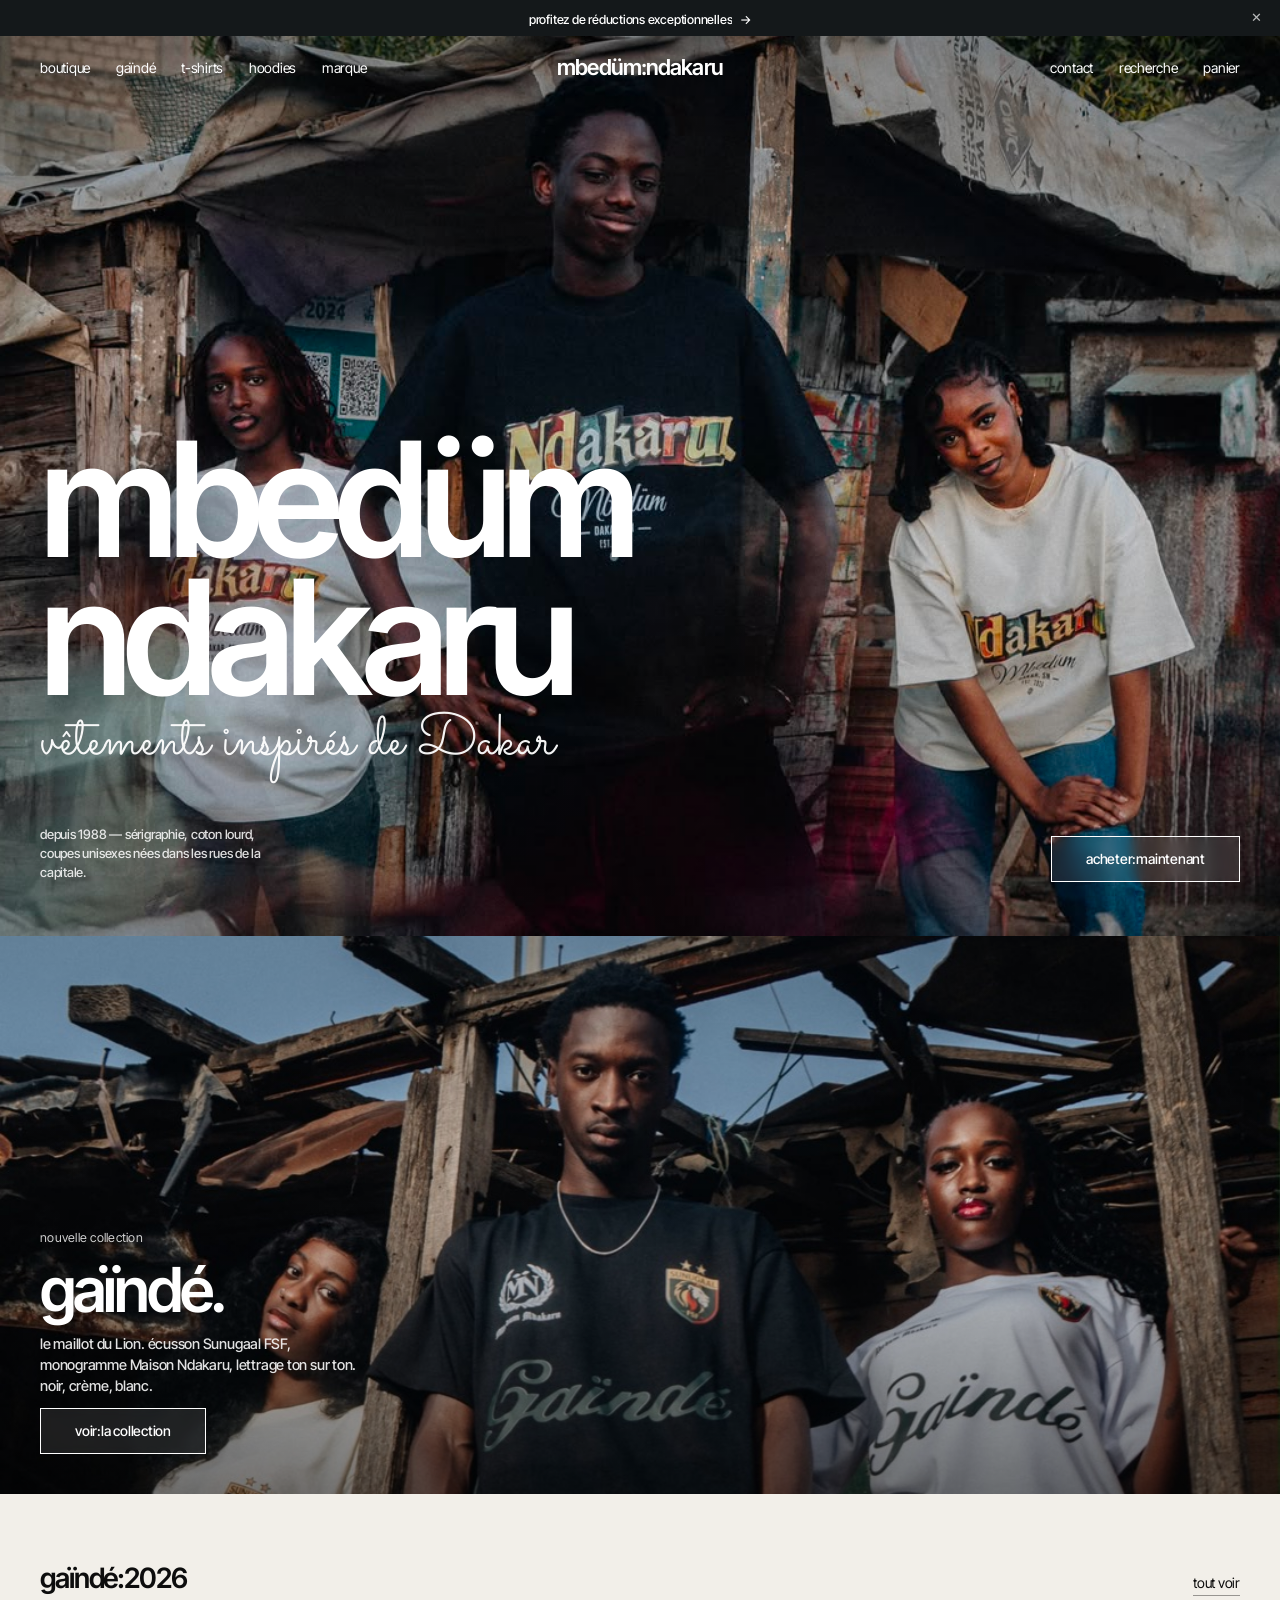
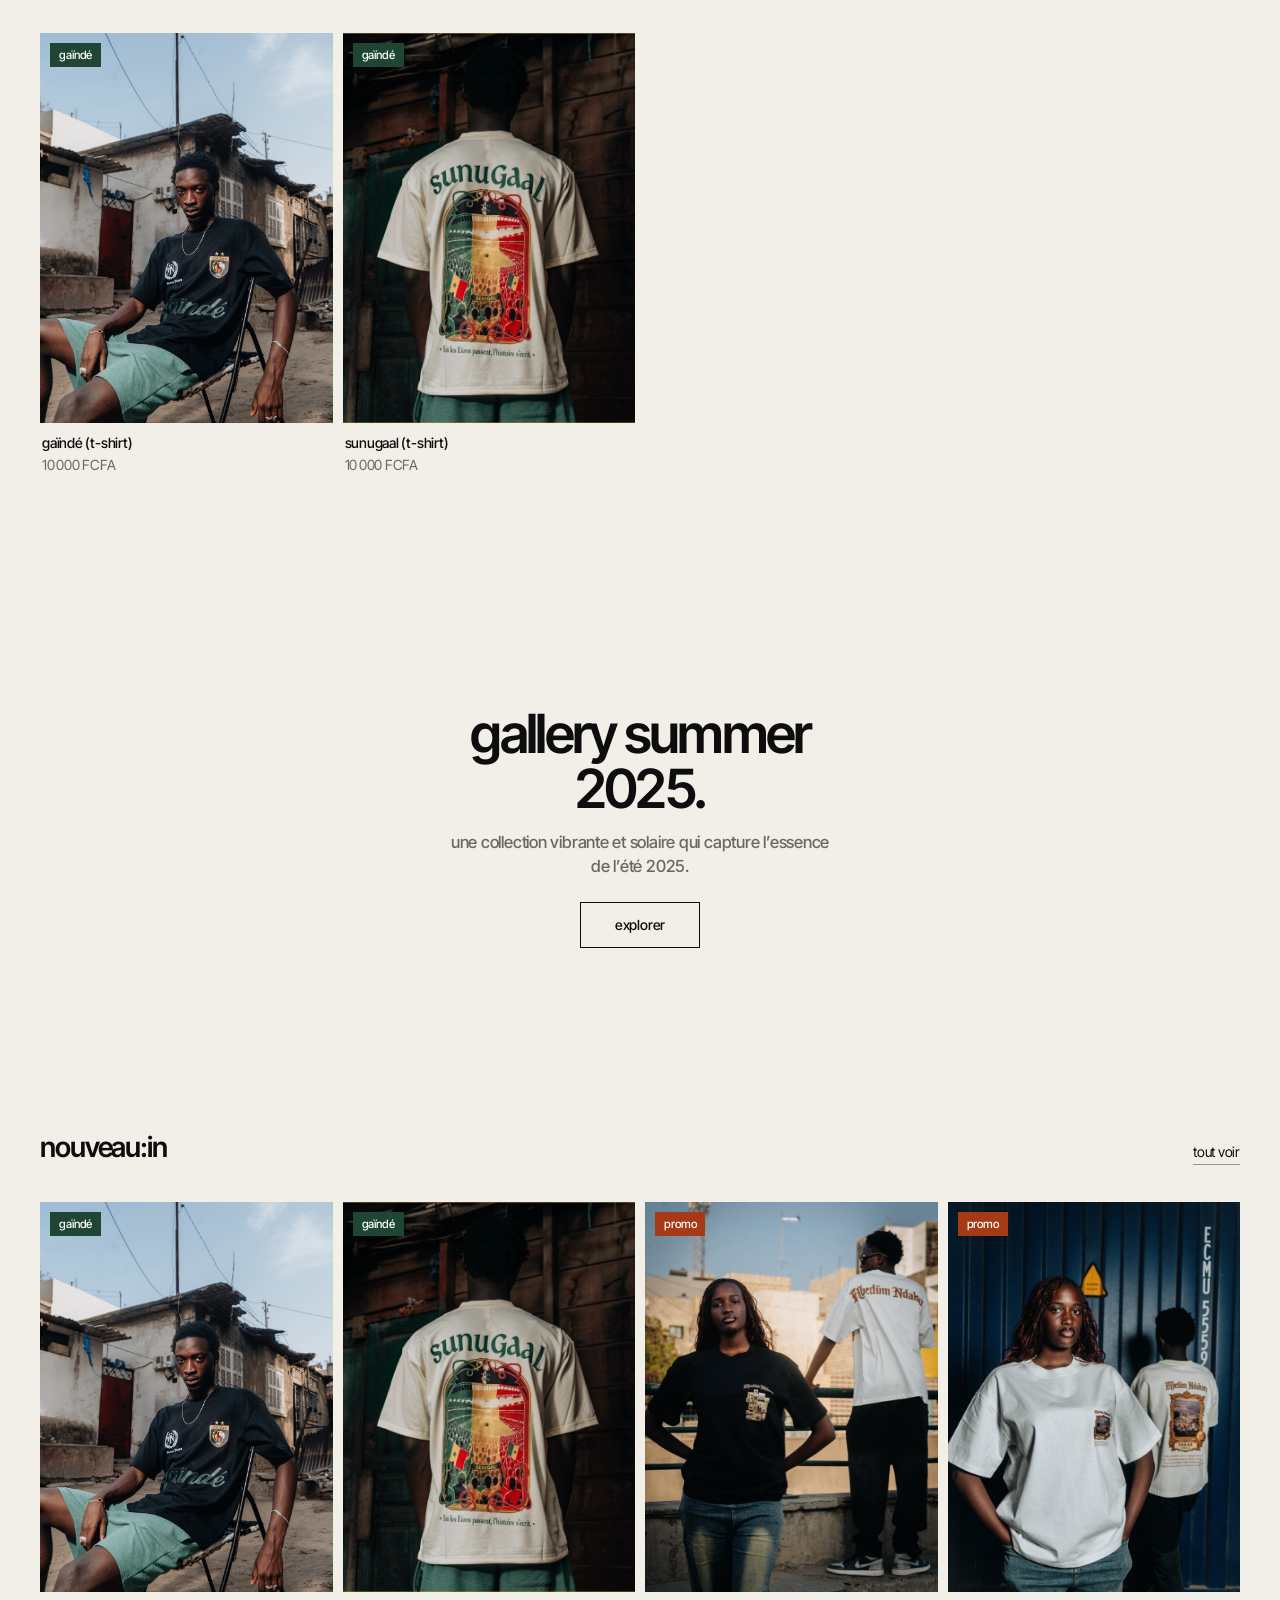
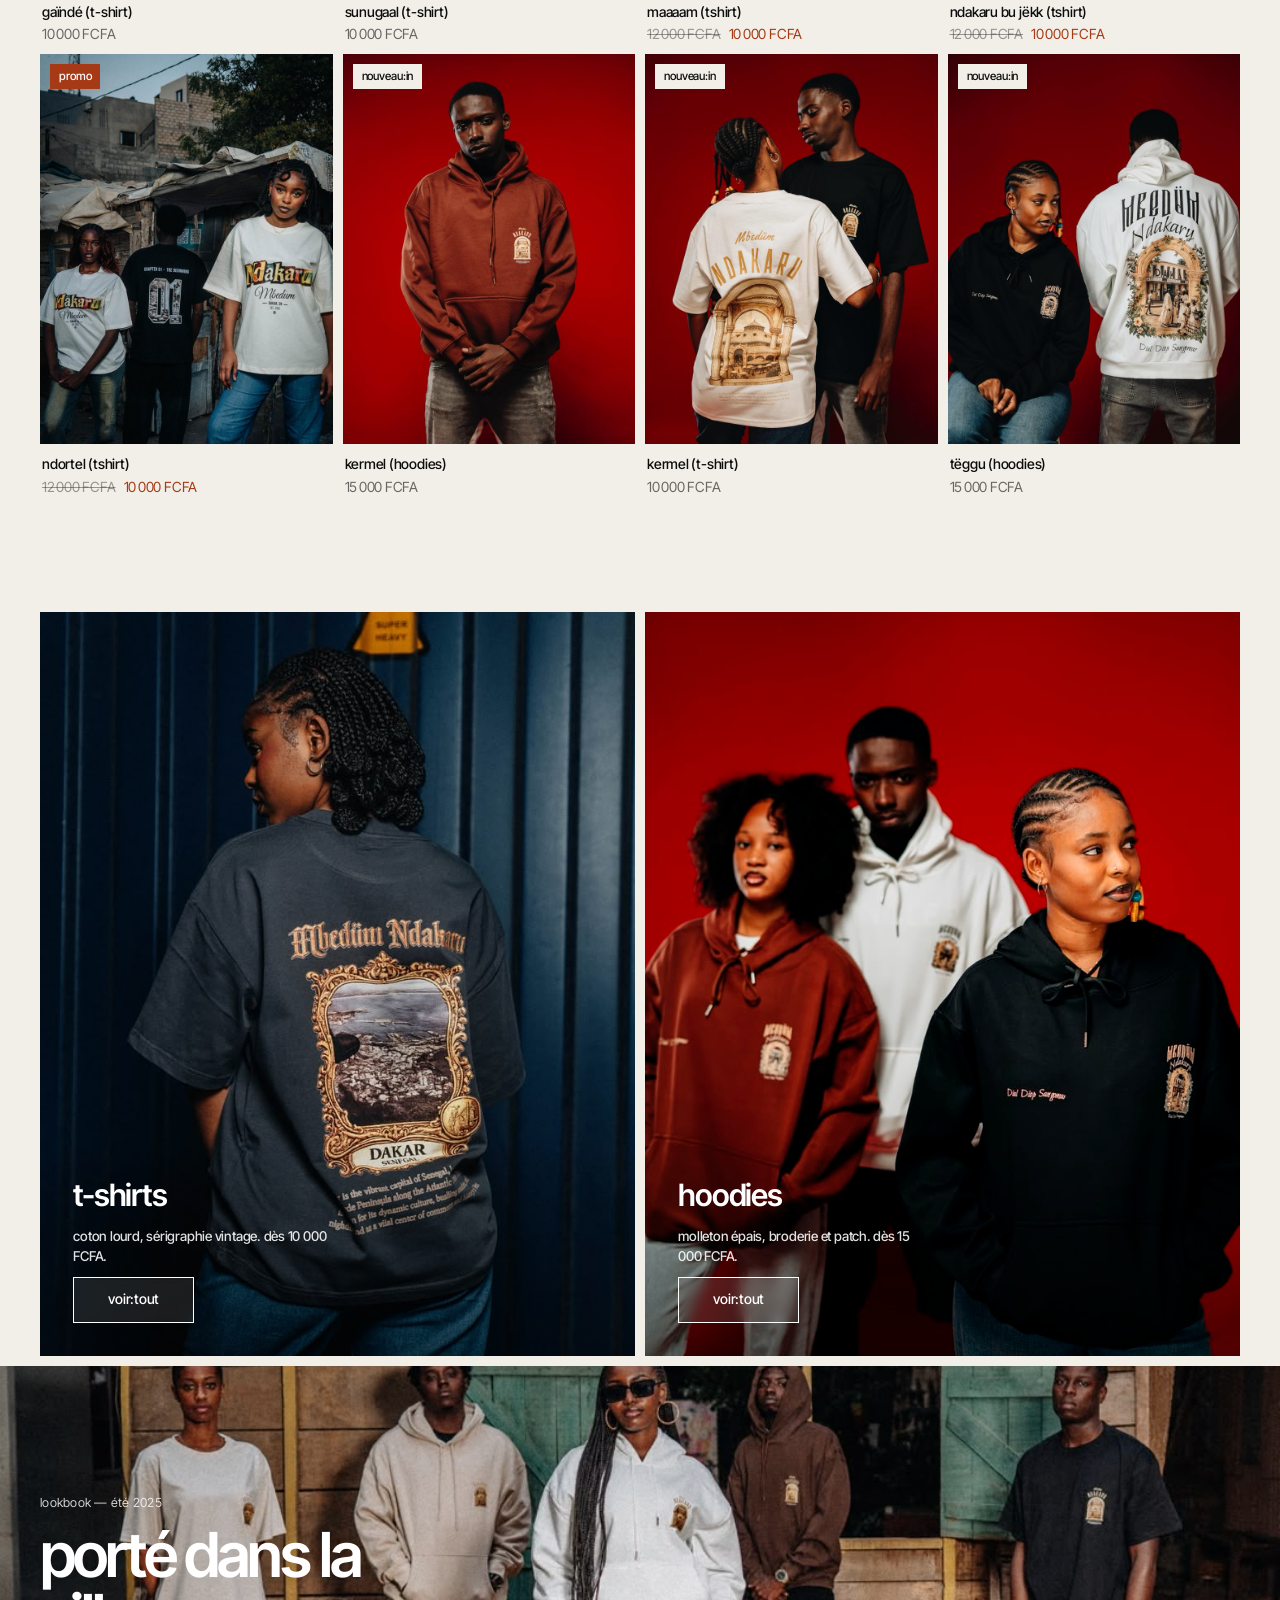
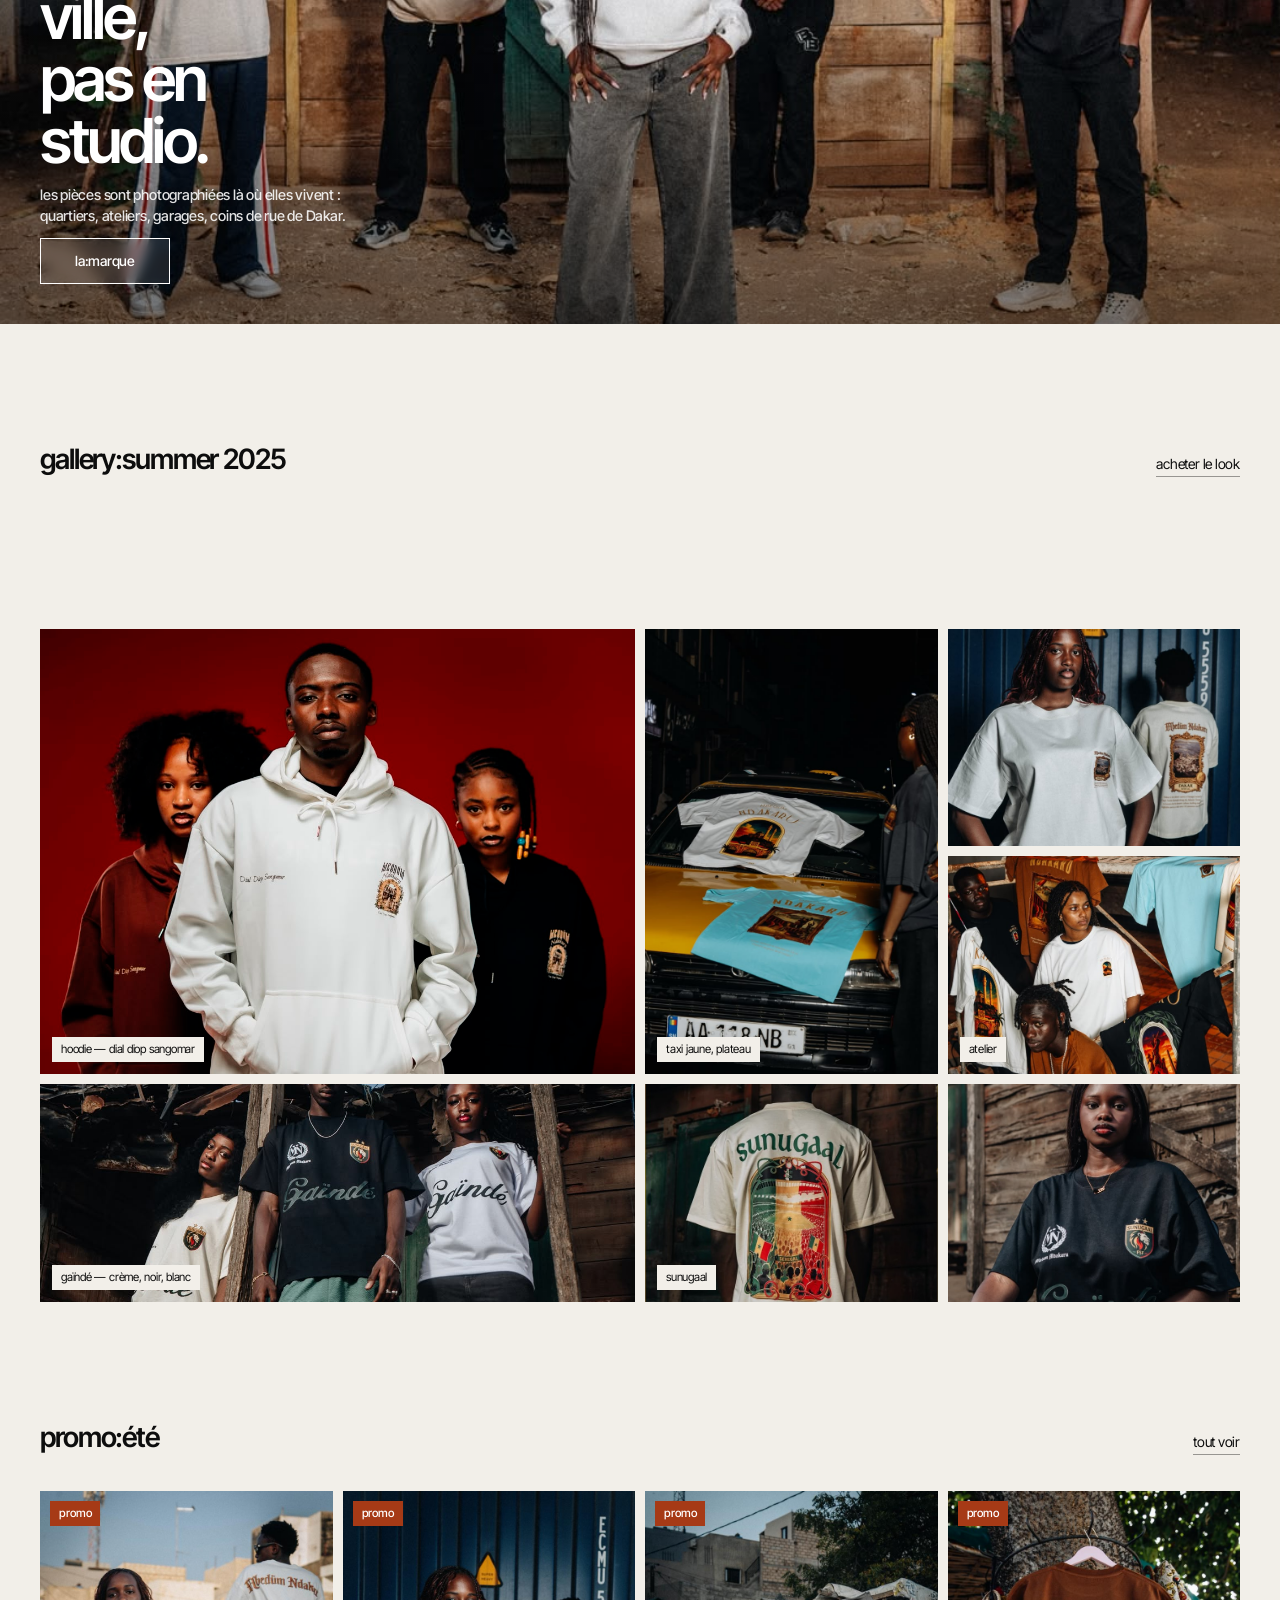
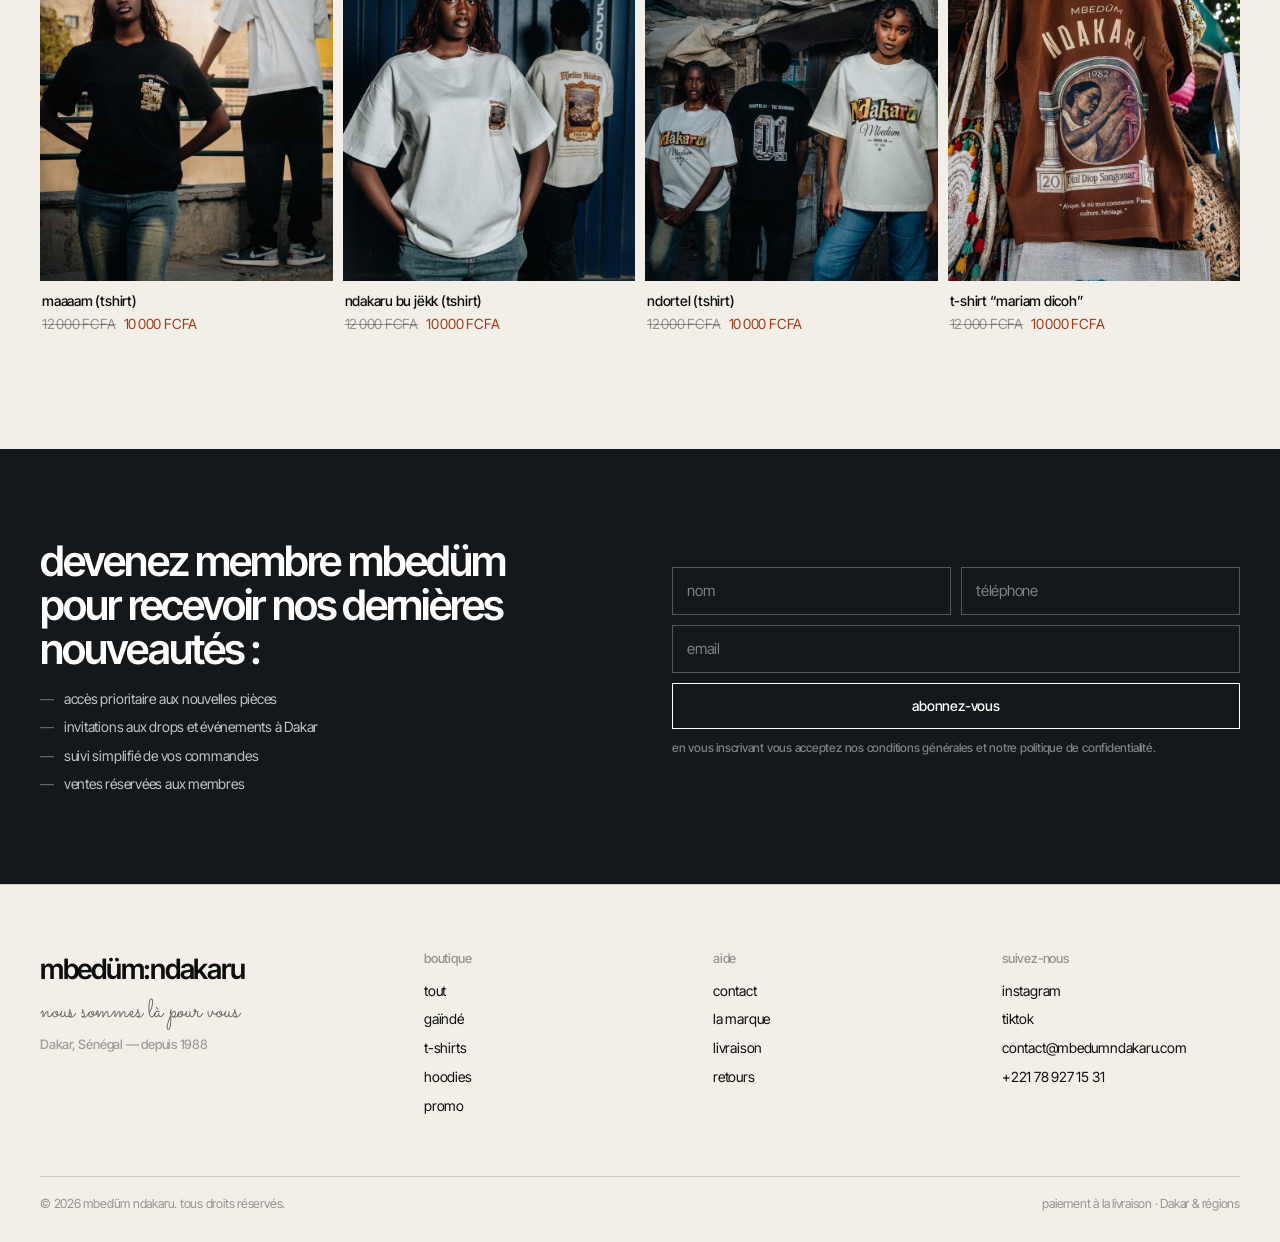
==== index.html @ b4e7ea1d "Site mbedüm:ndakaru — boutique statique Reprend les données de mbedumndakaru.com (15 pièces héritage" ====
<!doctype html>
<html lang="fr">
<head>
<meta charset="utf-8">
<meta name="viewport" content="width=device-width, initial-scale=1">
<title>mbedüm:ndakaru — vêtements inspirés de Dakar</title>
<meta name="description" content="mbedüm ndakaru — vêtements inspirés de Dakar depuis 1988. T-shirts et hoodies sérigraphiés, collection gallery summer 2025. Livraison à Dakar.">
<meta property="og:title" content="mbedüm:ndakaru — vêtements inspirés de Dakar">
<meta property="og:description" content="T-shirts et hoodies sérigraphiés, inspirés des rues de Dakar.">
<meta property="og:image" content="assets/img/site/look-hero.jpg">
<meta property="og:type" content="website">
<link rel="preconnect" href="https://fonts.googleapis.com">
<link rel="preconnect" href="https://fonts.gstatic.com" crossorigin>
<link href="https://fonts.googleapis.com/css2?family=Inter+Tight:wght@400;500;600&family=Sacramento&display=swap" rel="stylesheet">
<link rel="stylesheet" href="assets/css/style.css">
</head>
<body>

<!-- barre d'annonce -->
<div class="bar" data-bar>
  <div class="bar__track">
    <div class="bar__msg" data-bar-msg><span>profitez de réductions exceptionnelles</span><span aria-hidden="true">→</span></div>
  </div>
  <button class="bar__close" type="button" data-bar-close aria-label="fermer">✕</button>
</div>

<!-- en-tête -->
<header class="header header--over" data-header>
  <nav class="header__nav">
    <button class="burger" type="button" data-open="data-menu">menu</button>
    <a href="boutique.html">boutique</a>
    <a href="boutique.html?cat=gainde">gaïndé</a>
    <a href="boutique.html?cat=tshirts">t-shirts</a>
    <a href="boutique.html?cat=hoodies">hoodies</a>
    <a href="marque.html">marque</a>
  </nav>
  <a class="logo" href="index.html">mbedüm:ndakaru</a>
  <div class="header__utils">
    <a href="contact.html">contact</a>
    <button type="button" data-open="data-search">recherche</button>
    <button type="button" data-open="data-cart-drawer">panier <span class="count" data-cart-count></span></button>
  </div>
</header>

<main>

  <!-- hero -->
  <section class="hero">
    <div class="hero__media">
      <img src="assets/img/site/look-hero.jpg" alt="Trois modèles portant les t-shirts Ndakaru dans une rue de Dakar" fetchpriority="high">
    </div>
    <div class="hero__inner">
      <h1 class="hero__wordmark">mbedüm<br>ndakaru</h1>
      <p class="hero__script">vêtements inspirés de Dakar</p>
      <div class="hero__foot">
        <p class="hero__meta">depuis 1988 — sérigraphie, coton lourd, coupes unisexes nées dans les rues de la capitale.</p>
        <a class="btn btn--ghost" href="boutique.html">acheter:maintenant</a>
      </div>
    </div>
  </section>

  <!-- collection gaïndé -->
  <section class="banner" id="gainde">
    <img src="assets/img/site/look-gainde-contreplongee.jpg" alt="Trois modèles portant les maillots Gaïndé crème, noir et blanc dans un quartier de Dakar" loading="lazy">
    <div class="banner__body">
      <span class="banner__kicker">nouvelle collection</span>
      <h2 class="banner__title">gaïndé.</h2>
      <p class="banner__text">le maillot du Lion. écusson Sunugaal FSF, monogramme Maison Ndakaru, lettrage ton sur ton. noir, crème, blanc.</p>
      <a class="btn btn--ghost" href="boutique.html?cat=gainde">voir:la collection</a>
    </div>
  </section>

  <section class="section section--tight">
    <div class="section__head">
      <h2 class="section__title">gaïndé:2026</h2>
      <a class="section__link" href="boutique.html?cat=gainde">tout voir</a>
    </div>
    <div class="grid" data-grid="gainde"></div>
  </section>

  <!-- manifeste -->
  <section class="section">
    <div class="statement">
      <h2 class="statement__title">gallery summer 2025.</h2>
      <p class="statement__text">une collection vibrante et solaire qui capture l’essence de l’été 2025.</p>
      <a class="btn btn--ink" href="boutique.html">explorer</a>
    </div>
  </section>

  <!-- nouveautés -->
  <section class="section section--tight">
    <div class="section__head">
      <h2 class="section__title">nouveau:in</h2>
      <a class="section__link" href="boutique.html">tout voir</a>
    </div>
    <div class="grid" data-grid="all" data-limit="8"></div>
  </section>

  <!-- éditorial -->
  <section class="split">
    <a class="tile" href="boutique.html?cat=tshirts">
      <img src="assets/img/site/look-dos-dakar.jpg" alt="Dos d'un t-shirt Mbedüm Ndakaru imprimé Dakar, devant un conteneur bleu" loading="lazy">
      <div class="tile__body">
        <h3 class="tile__title">t-shirts</h3>
        <p class="tile__text">coton lourd, sérigraphie vintage. dès 10 000 FCFA.</p>
        <span class="btn btn--ghost">voir:tout</span>
      </div>
    </a>
    <a class="tile" href="boutique.html?cat=hoodies">
      <img src="assets/img/site/look-hoodies-rouge.jpg" alt="Trois hoodies mbedüm ndakaru bordeaux, blanc et noir sur fond rouge" loading="lazy">
      <div class="tile__body">
        <h3 class="tile__title">hoodies</h3>
        <p class="tile__text">molleton épais, broderie et patch. dès 15 000 FCFA.</p>
        <span class="btn btn--ghost">voir:tout</span>
      </div>
    </a>
  </section>

  <!-- bandeau lookbook -->
  <section class="banner" style="margin-top:var(--gap)">
    <img src="assets/img/site/look-groupe.jpg" alt="Cinq modèles en t-shirts et hoodies mbedüm ndakaru devant une devanture en bois à Dakar" loading="lazy">
    <div class="banner__body">
      <span class="banner__kicker">lookbook — été 2025</span>
      <h2 class="banner__title">porté dans la ville,<br>pas en studio.</h2>
      <p class="banner__text">les pièces sont photographiées là où elles vivent : quartiers, ateliers, garages, coins de rue de Dakar.</p>
      <a class="btn btn--ghost" href="marque.html">la:marque</a>
    </div>
  </section>

  <!-- mosaïque gallery -->
  <section class="section">
    <div class="section__head">
      <h2 class="section__title">gallery:summer 2025</h2>
      <a class="section__link" href="boutique.html">acheter le look</a>
    </div>
  </section>
  <div class="mosaic">
    <figure class="m-big"><img src="assets/img/site/look-hoodie-blanc.jpg" alt="Hoodie blanc mbedüm ndakaru brodé, sur fond rouge" loading="lazy"><figcaption>hoodie — dial diop sangomar</figcaption></figure>
    <figure class="m-tall"><img src="assets/img/site/look-taxi.jpg" alt="T-shirts mbedüm ndakaru posés sur le capot d'un taxi jaune à Dakar" loading="lazy"><figcaption>taxi jaune, plateau</figcaption></figure>
    <figure><img src="assets/img/site/look-container.jpg" alt="Deux modèles en t-shirts crème devant un conteneur bleu" loading="lazy"></figure>
    <figure><img src="assets/img/site/look-atelier.jpg" alt="T-shirts Ndakaru suspendus dans un atelier à Dakar" loading="lazy"><figcaption>atelier</figcaption></figure>
    <figure class="m-wide"><img src="assets/img/site/look-gainde-trio.jpg" alt="Trois modèles en maillots Gaïndé crème, noir et blanc" loading="lazy"><figcaption>gaïndé — crème, noir, blanc</figcaption></figure>
    <figure><img src="assets/img/products/sunugaal-dos-02.jpg" alt="Dos du t-shirt Sunugaal imprimé stade" loading="lazy"><figcaption>sunugaal</figcaption></figure>
    <figure><img src="assets/img/products/gainde-noir-04.jpg" alt="Détail de l'écusson Sunugaal FSF sur le maillot Gaïndé noir" loading="lazy"></figure>
  </div>

  <!-- promo -->
  <section class="section">
    <div class="section__head">
      <h2 class="section__title">promo:été</h2>
      <a class="section__link" href="boutique.html?cat=promo">tout voir</a>
    </div>
    <div class="grid" data-grid="promo" data-limit="4"></div>
  </section>

  <!-- adhésion / newsletter -->
  <section class="member">
    <div class="member__inner">
      <div>
        <h2 class="member__title">devenez membre mbedüm<br>pour recevoir nos dernières nouveautés :</h2>
        <ul class="member__list">
          <li>accès prioritaire aux nouvelles pièces</li>
          <li>invitations aux drops et événements à Dakar</li>
          <li>suivi simplifié de vos commandes</li>
          <li>ventes réservées aux membres</li>
        </ul>
      </div>
      <form class="form" data-fake-form data-ok="merci — vous êtes inscrit·e.">
        <div class="form__row">
          <input class="field" type="text" name="nom" placeholder="nom" required>
          <input class="field" type="tel" name="tel" placeholder="téléphone">
        </div>
        <input class="field" type="email" name="email" placeholder="email" required>
        <button class="btn btn--wide" type="submit">abonnez-vous</button>
        <p class="form__note">en vous inscrivant vous acceptez nos conditions générales et notre politique de confidentialité.</p>
        <p class="form__ok" data-form-ok></p>
      </form>
    </div>
  </section>

</main>

<!-- pied de page -->
<footer class="footer">
  <div class="footer__cols">
    <div class="footer__brand">
      <div class="footer__word">mbedüm:ndakaru</div>
      <div class="footer__script">nous sommes là pour vous</div>
      <p class="hero__meta" style="opacity:.6;color:var(--ink-60)">Dakar, Sénégal — depuis 1988</p>
    </div>
    <div>
      <h4>boutique</h4>
      <ul>
        <li><a href="boutique.html">tout</a></li>
        <li><a href="boutique.html?cat=gainde">gaïndé</a></li>
        <li><a href="boutique.html?cat=tshirts">t-shirts</a></li>
        <li><a href="boutique.html?cat=hoodies">hoodies</a></li>
        <li><a href="boutique.html?cat=promo">promo</a></li>
      </ul>
    </div>
    <div>
      <h4>aide</h4>
      <ul>
        <li><a href="contact.html">contact</a></li>
        <li><a href="marque.html">la marque</a></li>
        <li><a href="contact.html#livraison">livraison</a></li>
        <li><a href="contact.html#retours">retours</a></li>
      </ul>
    </div>
    <div>
      <h4>suivez-nous</h4>
      <ul>
        <li><a href="https://www.instagram.com/mbedum_ndakaru" target="_blank" rel="noopener">instagram</a></li>
        <li><a href="https://www.tiktok.com/@mbedum_ndakaru" target="_blank" rel="noopener">tiktok</a></li>
        <li><a href="mailto:contact@mbedumndakaru.com">contact@mbedumndakaru.com</a></li>
        <li><a href="tel:+221789271531">+221 78 927 15 31</a></li>
      </ul>
    </div>
  </div>
  <div class="footer__bottom">
    <span>© <span data-year>2025</span> mbedüm ndakaru. tous droits réservés.</span>
    <span>paiement à la livraison · Dakar &amp; régions</span>
  </div>
</footer>

<!-- panneaux -->
<div class="scrim" data-scrim></div>

<aside class="drawer" data-cart-drawer aria-label="panier">
  <div class="drawer__head">
    <span>panier <span class="count" data-cart-count></span></span>
    <button type="button" data-close aria-label="fermer">✕</button>
  </div>
  <div class="drawer__body" data-cart-body></div>
  <div class="drawer__foot">
    <div class="drawer__total"><span>total</span><span data-cart-total>0 FCFA</span></div>
    <button class="btn btn--fill btn--wide" type="button" data-checkout disabled>commander:whatsapp</button>
    <p class="drawer__note">frais de livraison confirmés lors de la commande</p>
  </div>
</aside>

<nav class="menu" data-menu aria-label="menu">
  <div class="drawer__head">
    <span>menu</span>
    <button type="button" data-close aria-label="fermer">✕</button>
  </div>
  <div class="menu__body">
    <a href="index.html">accueil</a>
    <a href="boutique.html">boutique</a>
    <a href="boutique.html?cat=gainde">gaïndé</a>
    <a href="boutique.html?cat=tshirts">t-shirts</a>
    <a href="boutique.html?cat=hoodies">hoodies</a>
    <a href="boutique.html?cat=promo">promo</a>
    <a href="marque.html">marque</a>
    <a href="contact.html">contact</a>
  </div>
</nav>

<div class="search" data-search aria-label="recherche">
  <div class="search__bar">
    <input class="search__input" type="search" placeholder="rechercher une pièce" aria-label="rechercher">
    <button type="button" data-close aria-label="fermer">✕</button>
  </div>
  <div class="search__results" data-search-results></div>
</div>

<script src="assets/js/config.js"></script>
<script src="data/products.js"></script>
<script src="assets/js/app.js"></script>
</body>
</html>
---- assets/css/style.css ----
/* ==========================================================================
   mbedüm:ndakaru — contemporary minimalism, inspiré de Dakar
   ========================================================================== */

:root {
  --paper: #f2efe9;
  --paper-2: #e8e4dc;
  --ink: #0d0d0d;
  --ink-60: rgba(13, 13, 13, .6);
  --ink-40: rgba(13, 13, 13, .4);
  --ink-12: rgba(13, 13, 13, .12);
  --line: rgba(13, 13, 13, .14);
  --sale: #a63a16;
  --lion: #1f4534;
  --dark: #14181a;

  --font: "Inter Tight", -apple-system, BlinkMacSystemFont, "Helvetica Neue", Arial, sans-serif;
  --script: "Sacramento", "Snell Roundhand", cursive;

  --header-h: 64px;
  --bar-h: 36px;
  --gap: 10px;
  --pad: clamp(16px, 3.2vw, 40px);
  --ease: cubic-bezier(.22, .61, .36, 1);
}

*, *::before, *::after { box-sizing: border-box; }

html { -webkit-text-size-adjust: 100%; }

body {
  margin: 0;
  background: var(--paper);
  color: var(--ink);
  font-family: var(--font);
  font-size: 15px;
  line-height: 1.45;
  letter-spacing: -.015em;
  font-weight: 400;
  -webkit-font-smoothing: antialiased;
  overflow-x: hidden;
}

body.is-locked { overflow: hidden; }

img { display: block; max-width: 100%; }
a { color: inherit; text-decoration: none; }
button { font: inherit; color: inherit; background: none; border: 0; cursor: pointer; text-transform: inherit; letter-spacing: inherit; }
input, select, textarea { font: inherit; color: inherit; letter-spacing: inherit; }
h1, h2, h3, h4, p { margin: 0; font-weight: 500; }
ul { margin: 0; padding: 0; list-style: none; }

/* les noms de produits reprennent la casse minuscule de la maison */
.lower { text-transform: lowercase; }

::selection { background: var(--ink); color: var(--paper); }

/* ---------- announcement bar ---------- */

.bar {
  position: relative;
  z-index: 60;
  height: var(--bar-h);
  display: flex;
  align-items: center;
  justify-content: center;
  background: var(--dark);
  color: #fff;
  font-size: 12.5px;
  font-weight: 500;
  padding: 0 44px;
}
.bar__track { position: relative; height: 1.2em; min-width: 0; overflow: hidden; }
.bar__msg {
  display: flex;
  align-items: center;
  gap: 8px;
  min-width: 0;
  white-space: nowrap;
  transition: opacity .4s var(--ease), transform .4s var(--ease);
}
.bar__msg.is-out { opacity: 0; transform: translateY(-100%); }
.bar__msg > span:first-child { min-width: 0; overflow: hidden; text-overflow: ellipsis; }
.bar__close {
  position: absolute;
  right: 12px; top: 50%;
  transform: translateY(-50%);
  width: 24px; height: 24px;
  display: grid; place-items: center;
  opacity: .7;
}
.bar__close:hover { opacity: 1; }
.bar.is-hidden { display: none; }

/* ---------- header ---------- */

.header {
  position: sticky;
  top: 0;
  z-index: 50;
  height: var(--header-h);
  display: grid;
  grid-template-columns: 1fr auto 1fr;
  align-items: center;
  padding: 0 var(--pad);
  color: var(--ink);
  transition: background .35s var(--ease), color .35s var(--ease), box-shadow .35s var(--ease);
}
.header--over { color: #fff; background: transparent; }
.header--solid { background: var(--paper); color: var(--ink); box-shadow: 0 1px 0 var(--line); }

.header__nav, .header__utils { display: flex; align-items: center; gap: clamp(14px, 2vw, 30px); font-size: 14px; }
.header__utils { justify-content: flex-end; }
.header__nav a, .header__utils button, .header__utils a { position: relative; padding: 4px 0; white-space: nowrap; }
.header__nav a::after, .header__utils button::after, .header__utils a::after {
  content: ""; position: absolute; left: 0; right: 0; bottom: 0;
  height: 1px; background: currentColor;
  transform: scaleX(0); transform-origin: left;
  transition: transform .3s var(--ease);
}
.header__nav a:hover::after, .header__utils button:hover::after, .header__utils a:hover::after { transform: scaleX(1); }
.header__nav a.is-active::after { transform: scaleX(1); }

.logo { font-size: clamp(17px, 2.1vw, 22px); font-weight: 600; letter-spacing: -.04em; white-space: nowrap; }
.logo::after { display: none; }

.count { font-variant-numeric: tabular-nums; }

.burger { display: none; }

/* ---------- hero ---------- */

.hero {
  position: relative;
  margin-top: calc(-1 * var(--header-h));
  height: 100svh;
  min-height: 520px;
  overflow: hidden;
  background: var(--paper-2);
}
.hero__media { position: absolute; inset: 0; }
.hero__media img { width: 100%; height: 100%; object-fit: cover; }
.hero__media::after {
  content: ""; position: absolute; inset: 0;
  background: linear-gradient(180deg, rgba(0,0,0,.34) 0%, rgba(0,0,0,0) 34%, rgba(0,0,0,.28) 100%);
}
.hero__inner {
  position: relative;
  height: 100%;
  display: flex;
  flex-direction: column;
  justify-content: flex-end;
  padding: var(--pad);
  padding-bottom: clamp(28px, 6vh, 72px);
  color: #fff;
}
.hero__wordmark {
  font-size: clamp(42px, 12.5vw, 190px);
  line-height: .86;
  font-weight: 600;
  letter-spacing: -.055em;
  margin-bottom: 6px;
}
.hero__script { font-family: var(--script); font-size: clamp(24px, 4.6vw, 60px); line-height: 1; opacity: .95; }
.hero__foot {
  display: flex;
  align-items: flex-end;
  justify-content: space-between;
  gap: 24px;
  margin-top: clamp(24px, 6vh, 60px);
}
.hero__meta { font-size: 13px; opacity: .85; max-width: 30ch; }

/* ---------- buttons ---------- */

.btn {
  display: inline-flex;
  align-items: center;
  justify-content: center;
  min-height: 46px;
  padding: 0 34px;
  border: 1px solid currentColor;
  font-size: 14px;
  font-weight: 500;
  white-space: nowrap;
  transition: background .3s var(--ease), color .3s var(--ease), border-color .3s var(--ease), opacity .3s var(--ease);
}
.btn--ghost { color: #fff; background: rgba(255, 255, 255, .1); backdrop-filter: blur(6px); }
.btn--ghost:hover { background: #fff; color: var(--ink); }
.btn--ink { color: var(--ink); border-color: var(--ink); }
.btn--ink:hover { background: var(--ink); color: var(--paper); }
.btn--fill { background: var(--ink); color: var(--paper); border-color: var(--ink); }
.btn--fill:hover { background: transparent; color: var(--ink); }
.btn--wide { width: 100%; }
.btn[disabled] { opacity: .35; pointer-events: none; }

/* ---------- sections ---------- */

.section { padding: clamp(56px, 9vw, 120px) var(--pad); }
.section--tight { padding-top: clamp(36px, 5vw, 64px); }
.section__head {
  display: flex;
  align-items: baseline;
  justify-content: space-between;
  gap: 20px;
  margin-bottom: clamp(20px, 3vw, 34px);
}
.section__title { font-size: clamp(20px, 2.4vw, 28px); font-weight: 600; letter-spacing: -.04em; }
.section__link { font-size: 14px; border-bottom: 1px solid var(--ink-40); padding-bottom: 2px; }
.section__link:hover { border-color: var(--ink); }

.statement {
  text-align: center;
  max-width: 44ch;
  margin: 0 auto;
  display: grid;
  gap: 14px;
  justify-items: center;
}
.statement__title { font-size: clamp(26px, 4.4vw, 54px); line-height: 1.02; letter-spacing: -.05em; font-weight: 600; }
.statement__text { font-size: clamp(14px, 1.3vw, 17px); color: var(--ink-60); max-width: 38ch; }
.statement .btn { margin-top: 10px; }

/* ---------- product grid ---------- */

.grid {
  display: grid;
  grid-template-columns: repeat(4, 1fr);
  gap: var(--gap) var(--gap);
}
.grid--3 { grid-template-columns: repeat(3, 1fr); }

.card { position: relative; display: block; }
.card__frame { position: relative; }
.card__media {
  display: block;
  position: relative;
  aspect-ratio: 3 / 4;
  overflow: hidden;
  background: var(--paper-2);
}
.card__media img {
  position: absolute; inset: 0;
  width: 100%; height: 100%;
  object-fit: cover;
  transition: opacity .5s var(--ease), transform .8s var(--ease);
}
.card__media img.card__alt { opacity: 0; }
.card:hover .card__media img.card__main { opacity: 0; }
.card:hover .card__media img.card__alt { opacity: 1; }
.card:hover .card__media img { transform: scale(1.03); }

.card__tag {
  position: absolute;
  top: 10px; left: 10px;
  z-index: 2;
  background: var(--paper);
  padding: 4px 9px;
  font-size: 11.5px;
  font-weight: 500;
  letter-spacing: -.01em;
}
.card__tag--sale { background: var(--sale); color: #fff; }
.card__tag--new { background: var(--lion); color: #fff; }

.card__quick {
  position: absolute;
  left: 10px; right: 10px; bottom: 10px;
  z-index: 2;
  display: grid;
  gap: 6px;
  opacity: 0;
  transform: translateY(8px);
  transition: opacity .3s var(--ease), transform .3s var(--ease);
}
.card:hover .card__quick, .card:focus-within .card__quick { opacity: 1; transform: none; }
.card__quick .btn { min-height: 40px; background: var(--paper); border-color: var(--paper); font-size: 13px; }
.card__quick .btn:hover { background: var(--ink); border-color: var(--ink); color: var(--paper); }

.card__info { padding: 10px 2px 0; display: grid; gap: 2px; }
.card__name { font-size: 14px; font-weight: 500; }
.card__price { font-size: 14px; color: var(--ink-60); display: flex; flex-wrap: wrap; gap: 2px 8px; align-items: baseline; }
.card__price s { color: var(--ink-40); }
.card__price .now { color: var(--sale); }

/* au tactile la carte entière est un lien : le bouton flottant est superflu */
@media (hover: none) {
  .card__quick { display: none; }
}

/* ---------- editorial split ---------- */

.split { display: grid; grid-template-columns: 1fr 1fr; gap: var(--gap); padding: 0 var(--pad); }
.tile { display: block; position: relative; overflow: hidden; background: var(--paper-2); }
.tile img { width: 100%; height: 100%; aspect-ratio: 4 / 5; object-fit: cover; transition: transform 1s var(--ease); }
.tile:hover img { transform: scale(1.04); }
.tile__body {
  position: absolute;
  inset: auto 0 0 0;
  padding: clamp(18px, 2.6vw, 34px);
  color: #fff;
  background: linear-gradient(0deg, rgba(0,0,0,.45), rgba(0,0,0,0));
  display: grid;
  gap: 10px;
  justify-items: start;
}
.tile__title { font-size: clamp(19px, 2.4vw, 32px); font-weight: 600; letter-spacing: -.04em; }
.tile__text { font-size: 13.5px; opacity: .88; max-width: 32ch; }

/* ---------- bandeau pleine largeur ---------- */

.banner {
  position: relative;
  min-height: clamp(340px, 62vh, 660px);
  display: grid;
  align-items: end;
  overflow: hidden;
  background: var(--paper-2);
}
.banner img { position: absolute; inset: 0; width: 100%; height: 100%; object-fit: cover; }
.banner::after {
  content: ""; position: absolute; inset: 0;
  background: linear-gradient(0deg, rgba(0,0,0,.5) 0%, rgba(0,0,0,.05) 55%, rgba(0,0,0,.15) 100%);
}
.banner__body {
  position: relative; z-index: 2;
  padding: var(--pad);
  color: #fff;
  display: grid;
  gap: 12px;
  justify-items: start;
  max-width: 46ch;
}
.banner__kicker { font-size: 12.5px; letter-spacing: .02em; opacity: .8; }
.banner__title { font-size: clamp(28px, 5vw, 62px); line-height: 1; letter-spacing: -.05em; font-weight: 600; }
.banner__text { font-size: 14.5px; opacity: .88; }
.banner--center { align-items: center; justify-items: center; }
.banner--center .banner__body { justify-items: center; text-align: center; margin: 0 auto; }

/* ---------- mosaïque lookbook ---------- */

.mosaic {
  display: grid;
  grid-template-columns: repeat(4, 1fr);
  grid-auto-rows: clamp(150px, 17vw, 250px);
  gap: var(--gap);
  padding: 0 var(--pad);
}
.mosaic figure { margin: 0; position: relative; overflow: hidden; background: var(--paper-2); }
.mosaic img { width: 100%; height: 100%; object-fit: cover; transition: transform 1.1s var(--ease); }
.mosaic figure:hover img { transform: scale(1.05); }
.mosaic figcaption {
  position: absolute; left: 12px; bottom: 12px;
  background: var(--paper);
  padding: 4px 9px;
  font-size: 11.5px;
}
.mosaic .m-tall { grid-row: span 2; }
.mosaic .m-wide { grid-column: span 2; }
.mosaic .m-big { grid-column: span 2; grid-row: span 2; }

/* ---------- bandeau d'en-tête (pages intérieures) ---------- */

.pagehead {
  position: relative;
  min-height: clamp(220px, 34vh, 380px);
  display: grid;
  align-items: end;
  overflow: hidden;
  background: var(--paper-2);
}
.pagehead img { position: absolute; inset: 0; width: 100%; height: 100%; object-fit: cover; }
.pagehead::after {
  content: ""; position: absolute; inset: 0;
  background: linear-gradient(0deg, rgba(0,0,0,.55), rgba(0,0,0,.05));
}
.pagehead__body { position: relative; z-index: 2; padding: var(--pad); color: #fff; }
.pagehead__title { font-size: clamp(30px, 6vw, 68px); letter-spacing: -.05em; line-height: 1; font-weight: 600; }
.pagehead__sub { font-size: 14px; opacity: .85; margin-top: 8px; }

/* ---------- member / newsletter ---------- */

.member { background: var(--dark); color: #fff; padding: clamp(48px, 7vw, 96px) var(--pad); }
.member__inner { display: grid; grid-template-columns: 1fr 1fr; gap: clamp(28px, 5vw, 80px); align-items: center; max-width: 1200px; margin: 0 auto; }
.member__title { font-size: clamp(24px, 3.4vw, 42px); line-height: 1.05; letter-spacing: -.045em; font-weight: 600; margin-bottom: 18px; }
.member__list { display: grid; gap: 8px; font-size: 14px; color: rgba(255, 255, 255, .74); }
.member__list li { display: flex; gap: 10px; align-items: baseline; }
.member__list li::before { content: "—"; opacity: .5; }

.form { display: grid; gap: 10px; }
.form__row { display: grid; grid-template-columns: 1fr 1fr; gap: 10px; }
.field {
  height: 48px;
  padding: 0 14px;
  background: transparent;
  border: 1px solid rgba(255, 255, 255, .28);
  color: #fff;
  outline: none;
  transition: border-color .25s var(--ease);
}
.field::placeholder { color: rgba(255, 255, 255, .45); }
.field:focus { border-color: #fff; }
.form .btn { border-color: #fff; color: #fff; }
.form .btn:hover { background: #fff; color: var(--dark); }
.form__note { font-size: 12px; color: rgba(255, 255, 255, .45); }
.form__ok { font-size: 13px; color: #fff; }

/* light form variant (contact page) */
.form--light .field { border-color: var(--line); color: var(--ink); background: transparent; }
.form--light .field::placeholder { color: var(--ink-40); }
.form--light .field:focus { border-color: var(--ink); }
.form--light .btn { border-color: var(--ink); color: var(--ink); }
.form--light .btn:hover { background: var(--ink); color: var(--paper); }
.form--light .form__note { color: var(--ink-40); }
textarea.field { height: auto; min-height: 140px; padding: 14px; resize: vertical; }

/* ---------- footer ---------- */

.footer { border-top: 1px solid var(--line); padding: clamp(40px, 5vw, 72px) var(--pad) 28px; }
.footer__cols { display: grid; grid-template-columns: 1.4fr repeat(3, 1fr); gap: clamp(24px, 4vw, 60px); }
.footer__brand { display: grid; gap: 10px; align-content: start; }
.footer__word { font-size: clamp(20px, 2.4vw, 28px); font-weight: 600; letter-spacing: -.045em; }
.footer__script { font-family: var(--script); font-size: 26px; color: var(--ink-60); line-height: 1; }
.footer h4 { font-size: 13px; color: var(--ink-40); margin-bottom: 12px; font-weight: 500; }
.footer li + li { margin-top: 7px; }
.footer li a { font-size: 14px; border-bottom: 1px solid transparent; padding-bottom: 1px; }
.footer li a:hover { border-color: var(--ink); }
.footer__bottom {
  margin-top: clamp(32px, 5vw, 60px);
  padding-top: 18px;
  border-top: 1px solid var(--line);
  display: flex;
  flex-wrap: wrap;
  gap: 12px 24px;
  justify-content: space-between;
  font-size: 12.5px;
  color: var(--ink-40);
}

/* ---------- drawers / overlays ---------- */

.scrim {
  position: fixed; inset: 0; z-index: 90;
  background: rgba(13, 13, 13, .4);
  opacity: 0; pointer-events: none;
  transition: opacity .35s var(--ease);
}
.scrim.is-open { opacity: 1; pointer-events: auto; }

.drawer {
  position: fixed;
  top: 0; right: 0; bottom: 0;
  z-index: 100;
  width: min(420px, 100vw);
  background: var(--paper);
  display: flex;
  flex-direction: column;
  transform: translateX(101%);
  transition: transform .42s var(--ease);
}
.drawer.is-open { transform: none; }
.drawer__head {
  display: flex; align-items: center; justify-content: space-between;
  padding: 20px var(--pad);
  border-bottom: 1px solid var(--line);
  font-size: 15px; font-weight: 500;
}
.drawer__body { flex: 1; overflow-y: auto; padding: 16px var(--pad); }
.drawer__foot { border-top: 1px solid var(--line); padding: 16px var(--pad) 22px; display: grid; gap: 12px; }
.drawer__total { display: flex; justify-content: space-between; font-size: 15px; font-weight: 500; }
.drawer__note { font-size: 12px; color: var(--ink-40); text-align: center; }
.drawer__empty { color: var(--ink-40); font-size: 14px; padding: 40px 0; text-align: center; }

.line-item { display: grid; grid-template-columns: 72px 1fr; gap: 14px; padding: 14px 0; border-bottom: 1px solid var(--line); }
.line-item:last-child { border-bottom: 0; }
.line-item img { width: 72px; aspect-ratio: 3/4; object-fit: cover; background: var(--paper-2); }
.line-item__body { display: grid; gap: 4px; align-content: start; }
.line-item__name { font-size: 14px; font-weight: 500; }
.line-item__meta { font-size: 12.5px; color: var(--ink-40); }
.line-item__row { display: flex; align-items: center; justify-content: space-between; margin-top: 6px; }
.qty { display: inline-flex; align-items: center; border: 1px solid var(--line); }
.qty button { width: 28px; height: 28px; display: grid; place-items: center; font-size: 14px; }
.qty button:hover { background: var(--ink); color: var(--paper); }
.qty span { min-width: 26px; text-align: center; font-size: 13px; font-variant-numeric: tabular-nums; }
.line-item__remove { font-size: 12px; color: var(--ink-40); border-bottom: 1px solid var(--ink-12); }
.line-item__remove:hover { color: var(--ink); border-color: var(--ink); }

/* search overlay */
.search {
  position: fixed; inset: 0; z-index: 100;
  background: var(--paper);
  padding: 0 var(--pad) var(--pad);
  overflow-y: auto;
  opacity: 0; pointer-events: none;
  transform: translateY(-12px);
  transition: opacity .3s var(--ease), transform .3s var(--ease);
}
.search.is-open { opacity: 1; pointer-events: auto; transform: none; }
.search__bar { display: flex; align-items: center; gap: 16px; height: var(--header-h); border-bottom: 1px solid var(--line); }
.search__input { flex: 1; border: 0; background: transparent; outline: none; font-size: clamp(20px, 3vw, 34px); letter-spacing: -.04em; }
.search__input::placeholder { color: var(--ink-12); }
.search__results { padding-top: 28px; }
.search__empty { color: var(--ink-40); font-size: 14px; padding: 30px 0; }

/* toast */
.toast {
  position: fixed;
  left: 50%; bottom: 26px;
  transform: translate(-50%, 20px);
  z-index: 110;
  background: var(--ink);
  color: var(--paper);
  padding: 12px 20px;
  font-size: 13.5px;
  opacity: 0; pointer-events: none;
  transition: opacity .3s var(--ease), transform .3s var(--ease);
}
.toast.is-open { opacity: 1; transform: translate(-50%, 0); }

/* ---------- boutique ---------- */

.shop-head { padding: clamp(28px, 4vw, 52px) var(--pad) 0; }
.shop-head__title { font-size: clamp(30px, 6vw, 68px); letter-spacing: -.05em; line-height: 1; font-weight: 600; }
.shop-head__sub { color: var(--ink-60); font-size: 14px; margin-top: 8px; }

.filters {
  position: sticky; top: var(--header-h); z-index: 20;
  display: flex; flex-wrap: wrap; align-items: center; gap: 8px 10px;
  padding: 18px var(--pad);
  background: var(--paper);
  border-bottom: 1px solid var(--line);
  margin-top: 24px;
}
.chip {
  border: 1px solid var(--line);
  padding: 7px 16px;
  font-size: 13.5px;
  transition: background .25s var(--ease), color .25s var(--ease), border-color .25s var(--ease);
}
.chip:hover { border-color: var(--ink); }
.chip.is-on { background: var(--ink); border-color: var(--ink); color: var(--paper); }
.filters__spacer { flex: 1; }
.filters__count { font-size: 13px; color: var(--ink-40); }
.select { border: 1px solid var(--line); height: 34px; padding: 0 10px; background: transparent; outline: none; font-size: 13.5px; }

/* ---------- product page ---------- */

.pdp { display: grid; grid-template-columns: 1.25fr 1fr; gap: clamp(20px, 4vw, 70px); padding: clamp(20px, 3vw, 44px) var(--pad) clamp(56px, 8vw, 110px); align-items: start; }
.pdp__gallery { display: grid; gap: var(--gap); }
.pdp__gallery img { width: 100%; aspect-ratio: 3/4; object-fit: cover; background: var(--paper-2); }
.pdp__gallery--multi { grid-template-columns: 1fr 1fr; }
.pdp__gallery--multi img:first-child { grid-column: 1 / -1; }

.pdp__panel { position: sticky; top: calc(var(--header-h) + 24px); display: grid; gap: 20px; }
.pdp__crumb { font-size: 12.5px; color: var(--ink-40); }
.pdp__crumb a:hover { color: var(--ink); }
.pdp__title { font-size: clamp(23px, 2.8vw, 34px); letter-spacing: -.045em; line-height: 1.05; font-weight: 600; }
.pdp__price { display: flex; gap: 10px; align-items: baseline; font-size: 17px; }
.pdp__price s { color: var(--ink-40); font-size: 15px; }
.pdp__price .now { color: var(--sale); }
.pdp__desc { font-size: 14.5px; color: var(--ink-60); line-height: 1.6; max-width: 46ch; white-space: pre-line; }
.pdp__group { display: grid; gap: 9px; }
.pdp__label { font-size: 12.5px; color: var(--ink-40); display: flex; justify-content: space-between; }
.opts { display: flex; flex-wrap: wrap; gap: 7px; }
.opt {
  min-width: 48px;
  height: 40px;
  padding: 0 14px;
  border: 1px solid var(--line);
  font-size: 13.5px;
  transition: background .2s var(--ease), color .2s var(--ease), border-color .2s var(--ease);
}
.opt:hover { border-color: var(--ink); }
.opt.is-on { background: var(--ink); border-color: var(--ink); color: var(--paper); }
.pdp__actions { display: grid; gap: 9px; }
.acc { border-top: 1px solid var(--line); }
.acc__btn { width: 100%; display: flex; justify-content: space-between; align-items: center; padding: 15px 0; font-size: 14px; }
.acc__panel { display: none; padding-bottom: 16px; font-size: 13.5px; color: var(--ink-60); line-height: 1.65; }
.acc.is-open .acc__panel { display: block; }
.acc.is-open .acc__btn span:last-child { transform: rotate(45deg); }
.acc__btn span:last-child { transition: transform .3s var(--ease); display: inline-block; }

/* ---------- editorial page (marque) ---------- */

.prose { max-width: 62ch; margin: 0 auto; display: grid; gap: 20px; }
.prose p { font-size: clamp(14.5px, 1.3vw, 17px); color: var(--ink-60); line-height: 1.65; }
.prose h3 { font-size: clamp(19px, 2vw, 24px); letter-spacing: -.04em; margin-top: 14px; }
.lede { font-size: clamp(18px, 2.4vw, 26px) !important; color: var(--ink) !important; line-height: 1.32; letter-spacing: -.03em; }

.facts { display: grid; grid-template-columns: repeat(3, 1fr); gap: var(--gap); padding: 0 var(--pad); }
.fact { border: 1px solid var(--line); padding: clamp(20px, 2.6vw, 34px); display: grid; gap: 8px; align-content: start; }
.fact__k { font-size: clamp(26px, 3.4vw, 42px); font-weight: 600; letter-spacing: -.05em; }
.fact__v { font-size: 13.5px; color: var(--ink-60); }

.contact-grid { display: grid; grid-template-columns: 1fr 1fr; gap: clamp(28px, 5vw, 80px); padding: clamp(28px, 4vw, 56px) var(--pad) clamp(56px, 8vw, 110px); }
.contact-list { display: grid; gap: 22px; align-content: start; }
.contact-list__item { display: grid; gap: 4px; }
.contact-list__k { font-size: 12.5px; color: var(--ink-40); }
.contact-list__v { font-size: clamp(16px, 1.8vw, 21px); letter-spacing: -.03em; }
.contact-list__v a { border-bottom: 1px solid var(--ink-12); }
.contact-list__v a:hover { border-color: var(--ink); }

/* ---------- responsive ---------- */

@media (max-width: 1000px) {
  .grid { grid-template-columns: repeat(3, 1fr); }
  .member__inner { grid-template-columns: 1fr; }
  .pdp { grid-template-columns: 1fr; }
  .pdp__panel { position: static; }
  .footer__cols { grid-template-columns: 1fr 1fr; }
  .contact-grid { grid-template-columns: 1fr; }
}

@media (max-width: 720px) {
  :root { --header-h: 56px; --gap: 8px; }
  .bar { font-size: 11.5px; padding: 0 36px; }
  .header { grid-template-columns: auto 1fr auto; gap: 10px; }
  .header__nav a { display: none; }
  .header__utils { gap: 16px; }
  .header__utils > a[href="contact.html"] { display: none; }
  .logo { justify-self: center; font-size: 16px; }
  .burger { display: inline-flex; align-items: center; gap: 7px; font-size: 14px; }
  .grid, .grid--3 { grid-template-columns: repeat(2, 1fr); }
  .split { grid-template-columns: 1fr; }
  .mosaic { grid-template-columns: repeat(2, 1fr); grid-auto-rows: 42vw; }
  .mosaic .m-big, .mosaic .m-wide { grid-column: span 2; }
  .mosaic .m-big { grid-row: span 1; }
  .facts { grid-template-columns: 1fr; }
  .footer__cols { grid-template-columns: 1fr; gap: 26px; }
  .pdp__gallery--multi { grid-template-columns: 1fr; }
  .pdp__gallery--multi img:first-child { grid-column: auto; }
  .hero__foot { flex-direction: column; align-items: flex-start; }
  .hero__meta { max-width: none; }
  .form__row { grid-template-columns: 1fr; }
  .drawer { width: 100vw; }
}

/* mobile slide-out menu reuses drawer, from the left */
.menu {
  position: fixed; top: 0; left: 0; bottom: 0; z-index: 100;
  width: min(320px, 88vw);
  background: var(--paper);
  transform: translateX(-101%);
  transition: transform .42s var(--ease);
  display: flex; flex-direction: column;
}
.menu.is-open { transform: none; }
.menu__body { padding: 8px var(--pad) var(--pad); display: grid; gap: 2px; align-content: start; }
.menu__body a { padding: 13px 0; font-size: 19px; letter-spacing: -.04em; border-bottom: 1px solid var(--line); }

@media (prefers-reduced-motion: reduce) {
  *, *::before, *::after { transition-duration: .01ms !important; animation-duration: .01ms !important; }
}
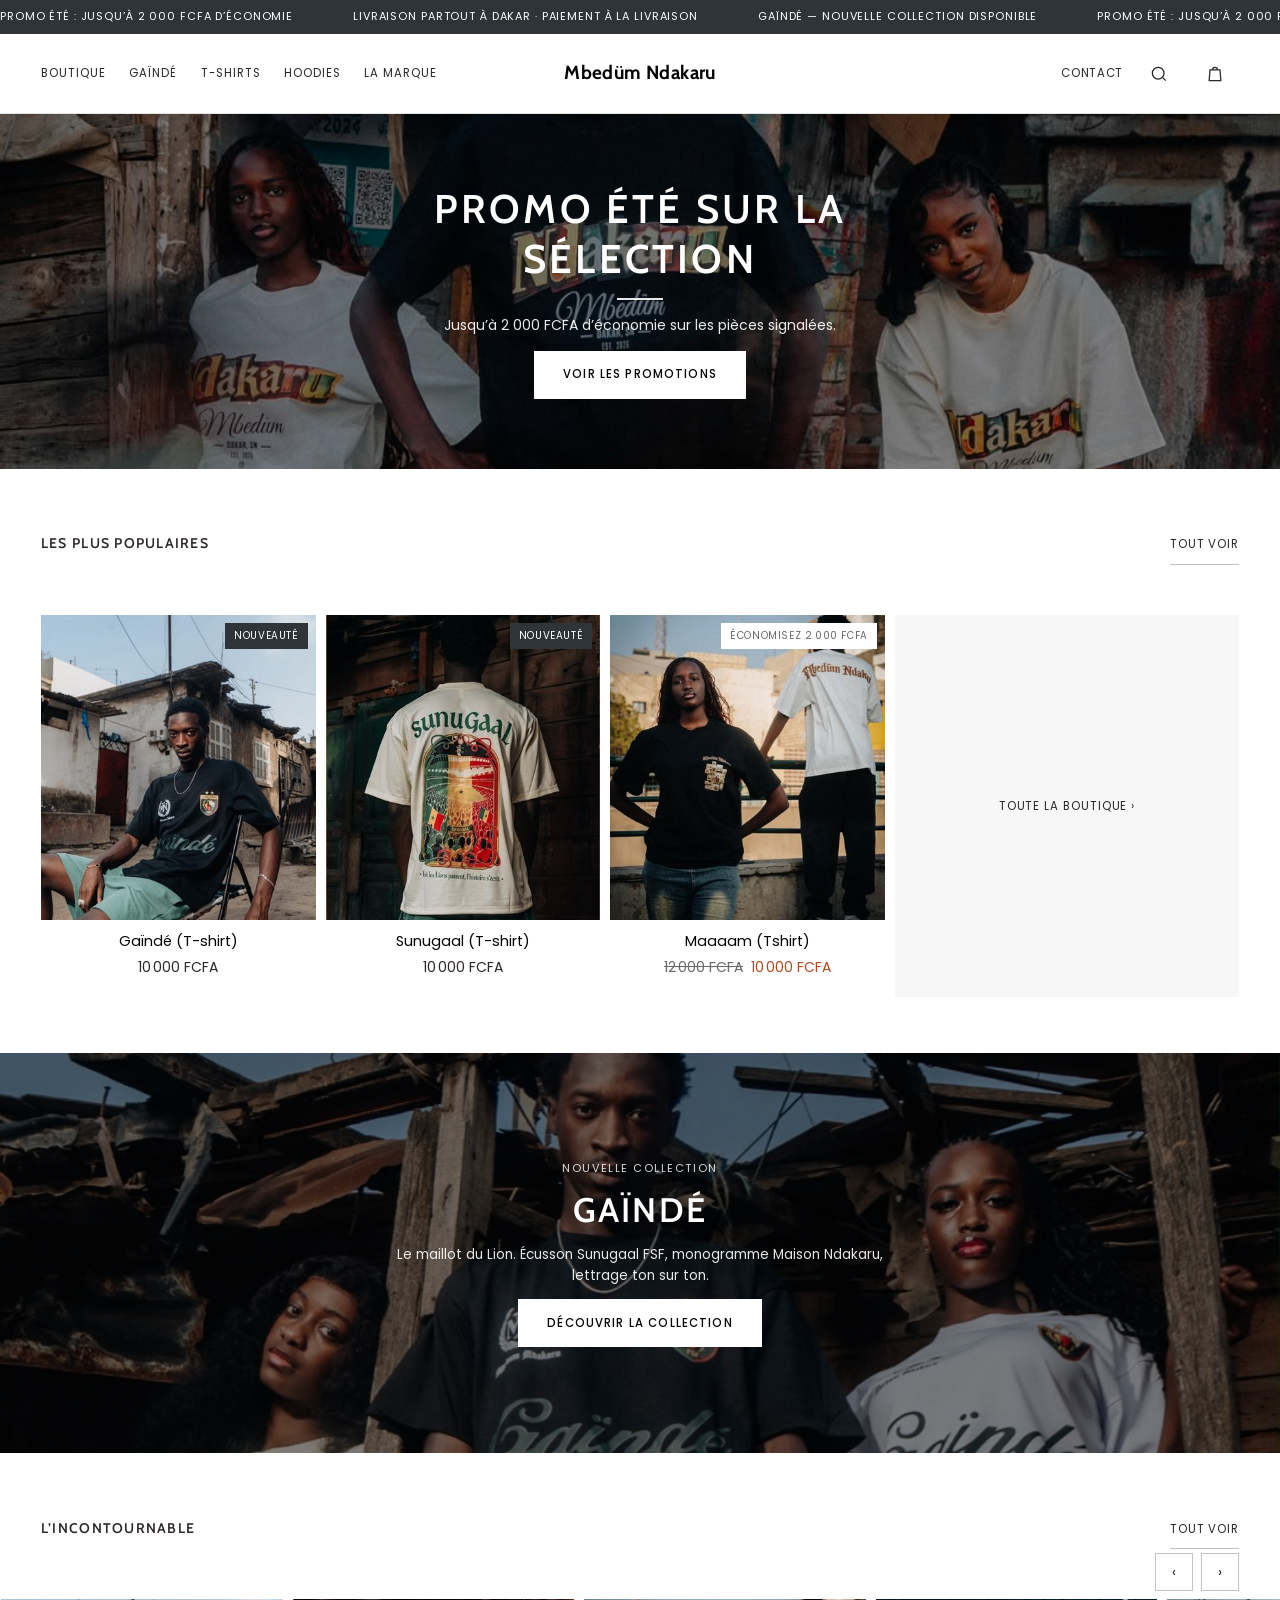
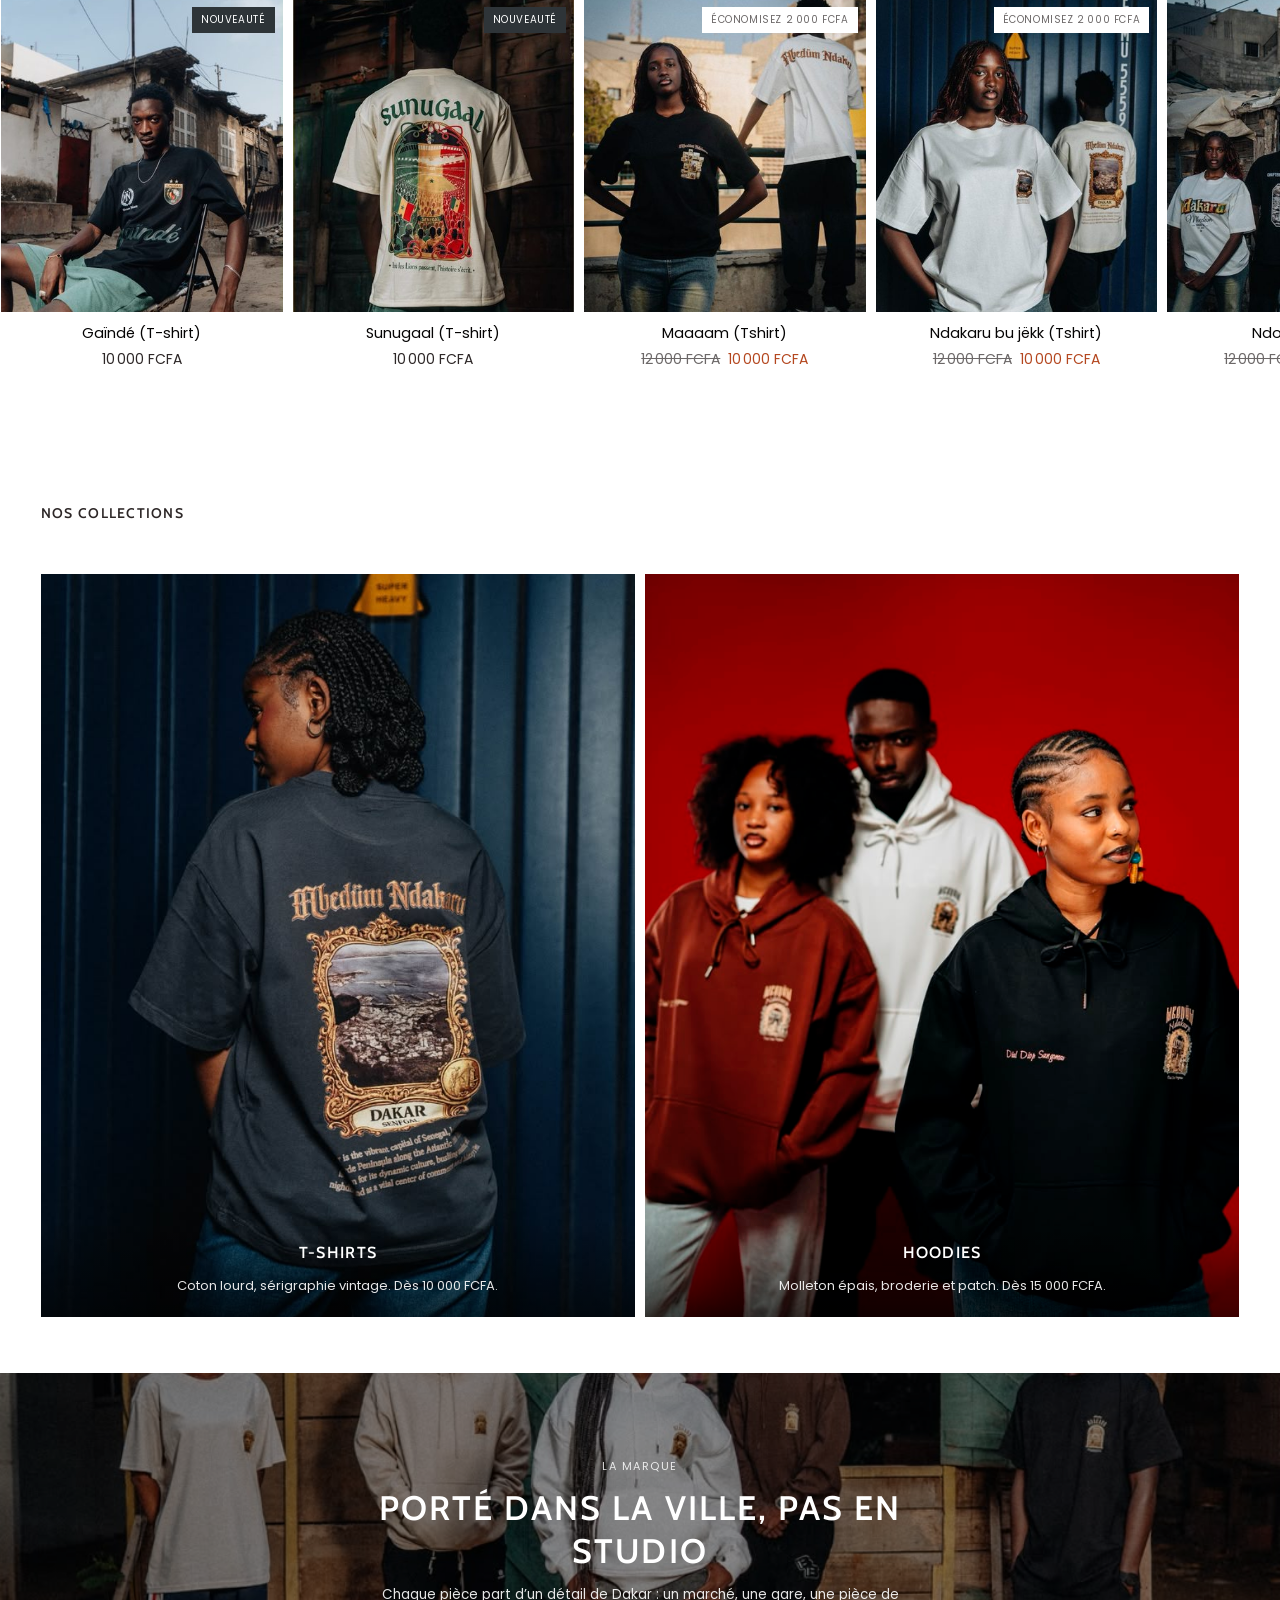
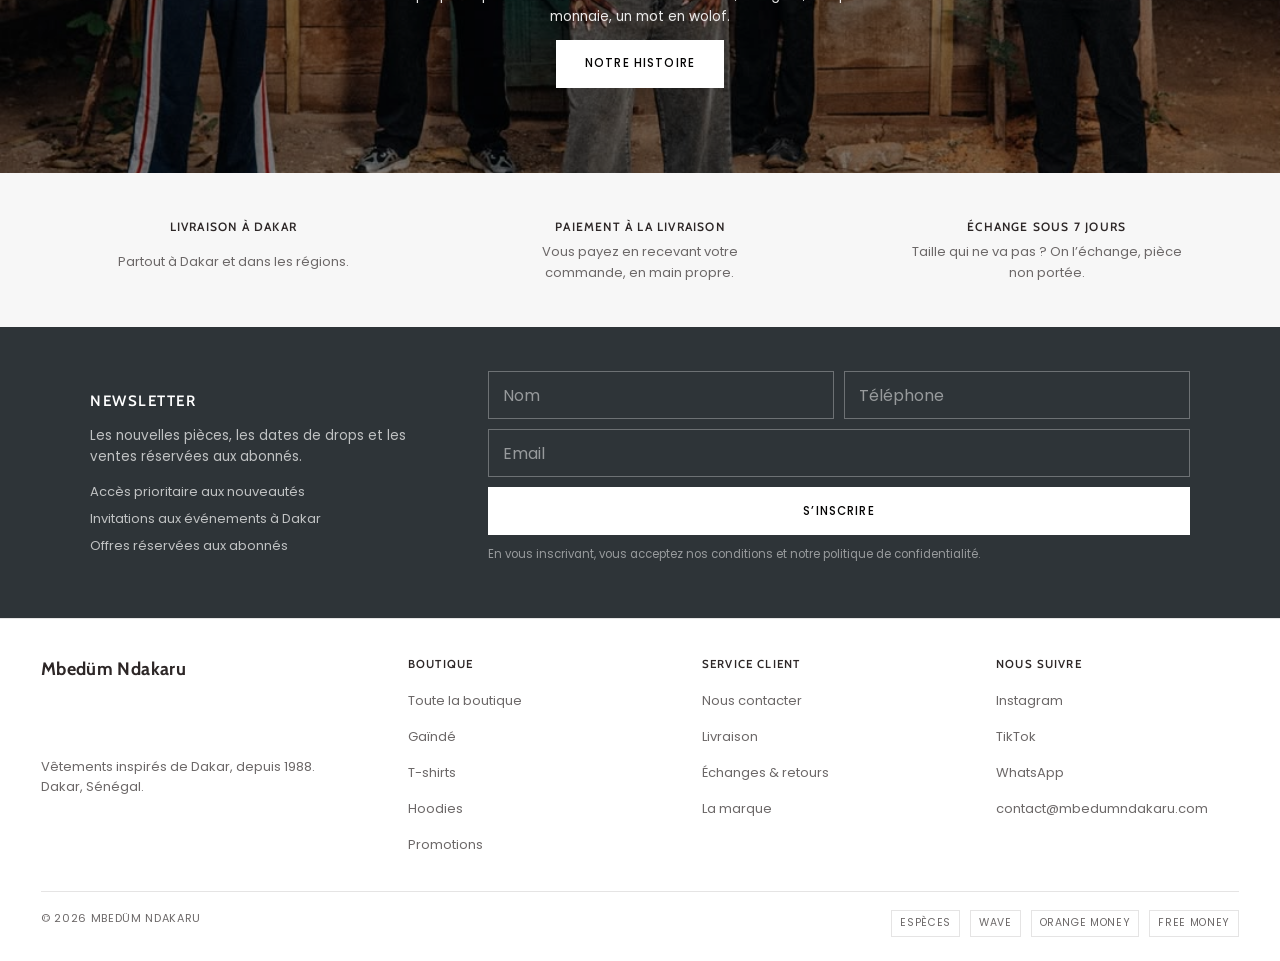
==== commit 44ec5980: "Refonte de la direction artistique et images responsives Direction artistique repensée : fond blanc," ====
--- a/index.html
+++ b/index.html
@@ -3,42 +3,39 @@
 <head>
 <meta charset="utf-8">
 <meta name="viewport" content="width=device-width, initial-scale=1">
-<title>mbedüm:ndakaru — vêtements inspirés de Dakar</title>
-<meta name="description" content="mbedüm ndakaru — vêtements inspirés de Dakar depuis 1988. T-shirts et hoodies sérigraphiés, collection gallery summer 2025. Livraison à Dakar.">
-<meta property="og:title" content="mbedüm:ndakaru — vêtements inspirés de Dakar">
+<title>Mbedüm Ndakaru — vêtements inspirés de Dakar</title>
+<meta name="description" content="Mbedüm Ndakaru : t-shirts et hoodies sérigraphiés inspirés de Dakar depuis 1988. Collection Gaïndé, livraison à Dakar, paiement à la livraison.">
+<meta property="og:title" content="Mbedüm Ndakaru — vêtements inspirés de Dakar">
 <meta property="og:description" content="T-shirts et hoodies sérigraphiés, inspirés des rues de Dakar.">
 <meta property="og:image" content="assets/img/site/look-hero.jpg">
 <meta property="og:type" content="website">
 <link rel="preconnect" href="https://fonts.googleapis.com">
 <link rel="preconnect" href="https://fonts.gstatic.com" crossorigin>
-<link href="https://fonts.googleapis.com/css2?family=Inter+Tight:wght@400;500;600&family=Sacramento&display=swap" rel="stylesheet">
+<link href="https://fonts.googleapis.com/css2?family=Cabin:wght@500;600;700&family=Poppins:wght@300;400;500;600&display=swap" rel="stylesheet">
 <link rel="stylesheet" href="assets/css/style.css">
 </head>
 <body>
 
 <!-- barre d'annonce -->
 <div class="bar" data-bar>
-  <div class="bar__track">
-    <div class="bar__msg" data-bar-msg><span>profitez de réductions exceptionnelles</span><span aria-hidden="true">→</span></div>
-  </div>
-  <button class="bar__close" type="button" data-bar-close aria-label="fermer">✕</button>
+  <div class="bar__marquee"><span>Promo été : jusqu’à 2 000 FCFA d’économie</span><span>Livraison partout à Dakar · paiement à la livraison</span><span>Gaïndé — nouvelle collection disponible</span><span>Promo été : jusqu’à 2 000 FCFA d’économie</span><span>Livraison partout à Dakar · paiement à la livraison</span><span>Gaïndé — nouvelle collection disponible</span></div>
 </div>
 
 <!-- en-tête -->
-<header class="header header--over" data-header>
+<header class="header">
   <nav class="header__nav">
-    <button class="burger" type="button" data-open="data-menu">menu</button>
-    <a href="boutique.html">boutique</a>
-    <a href="boutique.html?cat=gainde">gaïndé</a>
-    <a href="boutique.html?cat=tshirts">t-shirts</a>
-    <a href="boutique.html?cat=hoodies">hoodies</a>
-    <a href="marque.html">marque</a>
+    <button class="burger" type="button" data-open="data-menu" aria-label="Ouvrir le menu"><svg class="icon" viewBox="0 0 24 24" aria-hidden="true"><path d="M4 7h16M4 12h16M4 17h10"/></svg></button>
+    <a href="boutique.html">Boutique</a>
+    <a href="boutique.html?cat=gainde">Gaïndé</a>
+    <a href="boutique.html?cat=tshirts">T-shirts</a>
+    <a href="boutique.html?cat=hoodies">Hoodies</a>
+    <a href="marque.html">La marque</a>
   </nav>
-  <a class="logo" href="index.html">mbedüm:ndakaru</a>
+  <a class="logo" href="index.html">Mbedüm Ndakaru</a>
   <div class="header__utils">
-    <a href="contact.html">contact</a>
-    <button type="button" data-open="data-search">recherche</button>
-    <button type="button" data-open="data-cart-drawer">panier <span class="count" data-cart-count></span></button>
+    <a href="contact.html">Contact</a>
+    <button type="button" data-open="data-search" aria-label="Rechercher"><svg class="icon" viewBox="0 0 24 24" aria-hidden="true"><circle cx="11" cy="11" r="7"/><path d="m20 20-3.5-3.5"/></svg></button>
+    <button type="button" data-open="data-cart-drawer" aria-label="Ouvrir le panier"><svg class="icon" viewBox="0 0 24 24" aria-hidden="true"><path d="M6 7h12l1 13H5L6 7Z"/><path d="M9 7a3 3 0 0 1 6 0"/></svg><span class="count" data-cart-count></span></button>
   </div>
 </header>
 
@@ -47,224 +44,213 @@
   <!-- hero -->
   <section class="hero">
     <div class="hero__media">
-      <img src="assets/img/site/look-hero.jpg" alt="Trois modèles portant les t-shirts Ndakaru dans une rue de Dakar" fetchpriority="high">
+      <img src="assets/img/site/look-hero.jpg" alt="Trois modèles portant les t-shirts Ndakaru dans une rue de Dakar" srcset="assets/img/site/look-hero-400w.jpg 400w, assets/img/site/look-hero-800w.jpg 800w, assets/img/site/look-hero.jpg 1080w" sizes="100vw" width="1080" fetchpriority="high">
     </div>
     <div class="hero__inner">
-      <h1 class="hero__wordmark">mbedüm<br>ndakaru</h1>
-      <p class="hero__script">vêtements inspirés de Dakar</p>
-      <div class="hero__foot">
-        <p class="hero__meta">depuis 1988 — sérigraphie, coton lourd, coupes unisexes nées dans les rues de la capitale.</p>
-        <a class="btn btn--ghost" href="boutique.html">acheter:maintenant</a>
-      </div>
-    </div>
+      <h1 class="hero__title">Promo été sur la sélection</h1>
+      <span class="hero__rule"></span>
+      <p class="hero__sub">Jusqu’à 2 000 FCFA d’économie sur les pièces signalées.</p>
+      <a class="btn btn--light" href="boutique.html?cat=promo">Voir les promotions</a>
+    </div>
+  </section>
+
+  <!-- les plus populaires -->
+  <section class="section">
+    <div class="section__head">
+      <h2 class="section__title">Les plus populaires</h2>
+      <a class="link-more" href="boutique.html">Tout voir</a>
+    </div>
+    <div class="grid" data-grid="all" data-limit="3" data-collection-tile="boutique.html|Toute la boutique"></div>
   </section>
 
   <!-- collection gaïndé -->
   <section class="banner" id="gainde">
-    <img src="assets/img/site/look-gainde-contreplongee.jpg" alt="Trois modèles portant les maillots Gaïndé crème, noir et blanc dans un quartier de Dakar" loading="lazy">
+    <img src="assets/img/site/look-gainde-contreplongee.jpg" alt="Trois modèles portant les maillots Gaïndé crème, noir et blanc dans un quartier de Dakar" srcset="assets/img/site/look-gainde-contreplongee-400w.jpg 400w, assets/img/site/look-gainde-contreplongee-800w.jpg 800w, assets/img/site/look-gainde-contreplongee.jpg 1124w" sizes="100vw" width="1124" loading="lazy" decoding="async">
     <div class="banner__body">
-      <span class="banner__kicker">nouvelle collection</span>
-      <h2 class="banner__title">gaïndé.</h2>
-      <p class="banner__text">le maillot du Lion. écusson Sunugaal FSF, monogramme Maison Ndakaru, lettrage ton sur ton. noir, crème, blanc.</p>
-      <a class="btn btn--ghost" href="boutique.html?cat=gainde">voir:la collection</a>
-    </div>
-  </section>
-
-  <section class="section section--tight">
+      <span class="banner__kicker">Nouvelle collection</span>
+      <h2 class="banner__title">Gaïndé</h2>
+      <p class="banner__text">Le maillot du Lion. Écusson Sunugaal FSF, monogramme Maison Ndakaru, lettrage ton sur ton.</p>
+      <a class="btn btn--light" href="boutique.html?cat=gainde">Découvrir la collection</a>
+    </div>
+  </section>
+
+  <!-- carrousel -->
+  <section class="section section--flush">
     <div class="section__head">
-      <h2 class="section__title">gaïndé:2026</h2>
-      <a class="section__link" href="boutique.html?cat=gainde">tout voir</a>
-    </div>
-    <div class="grid" data-grid="gainde"></div>
-  </section>
-
-  <!-- manifeste -->
-  <section class="section">
-    <div class="statement">
-      <h2 class="statement__title">gallery summer 2025.</h2>
-      <p class="statement__text">une collection vibrante et solaire qui capture l’essence de l’été 2025.</p>
-      <a class="btn btn--ink" href="boutique.html">explorer</a>
-    </div>
-  </section>
-
-  <!-- nouveautés -->
-  <section class="section section--tight">
+      <h2 class="section__title">L’incontournable</h2>
+      <a class="link-more" href="boutique.html">Tout voir</a>
+    </div>
+    <div class="carousel" data-carousel="all">
+      <div class="carousel__nav">
+        <button type="button" data-carousel-prev aria-label="Précédent">‹</button>
+        <button type="button" data-carousel-next aria-label="Suivant">›</button>
+      </div>
+      <div class="carousel__track" data-carousel-track></div>
+    </div>
+  </section>
+
+  <!-- nos collections -->
+  <section class="section section--flush">
     <div class="section__head">
-      <h2 class="section__title">nouveau:in</h2>
-      <a class="section__link" href="boutique.html">tout voir</a>
-    </div>
-    <div class="grid" data-grid="all" data-limit="8"></div>
-  </section>
-
-  <!-- éditorial -->
-  <section class="split">
-    <a class="tile" href="boutique.html?cat=tshirts">
-      <img src="assets/img/site/look-dos-dakar.jpg" alt="Dos d'un t-shirt Mbedüm Ndakaru imprimé Dakar, devant un conteneur bleu" loading="lazy">
-      <div class="tile__body">
-        <h3 class="tile__title">t-shirts</h3>
-        <p class="tile__text">coton lourd, sérigraphie vintage. dès 10 000 FCFA.</p>
-        <span class="btn btn--ghost">voir:tout</span>
+      <h2 class="section__title">Nos collections</h2>
+    </div>
+    <div class="split">
+      <a class="tile" href="boutique.html?cat=tshirts">
+        <img src="assets/img/site/look-dos-dakar.jpg" alt="Dos d’un t-shirt Mbedüm Ndakaru imprimé Dakar, devant un conteneur bleu" srcset="assets/img/site/look-dos-dakar-400w.jpg 400w, assets/img/site/look-dos-dakar.jpg 720w" sizes="(min-width: 720px) 50vw, 100vw" width="720" loading="lazy" decoding="async">
+        <div class="tile__body">
+          <h3 class="tile__title">T-shirts</h3>
+          <p class="tile__text">Coton lourd, sérigraphie vintage. Dès 10 000 FCFA.</p>
+        </div>
+      </a>
+      <a class="tile" href="boutique.html?cat=hoodies">
+        <img src="assets/img/site/look-hoodies-rouge.jpg" alt="Trois hoodies Mbedüm Ndakaru bordeaux, blanc et noir sur fond rouge" srcset="assets/img/site/look-hoodies-rouge-400w.jpg 400w, assets/img/site/look-hoodies-rouge.jpg 720w" sizes="(min-width: 720px) 50vw, 100vw" width="720" loading="lazy" decoding="async">
+        <div class="tile__body">
+          <h3 class="tile__title">Hoodies</h3>
+          <p class="tile__text">Molleton épais, broderie et patch. Dès 15 000 FCFA.</p>
+        </div>
+      </a>
+    </div>
+  </section>
+
+  <!-- la marque -->
+  <section class="banner">
+    <img src="assets/img/site/look-groupe.jpg" alt="Cinq modèles en t-shirts et hoodies Mbedüm Ndakaru devant une devanture en bois à Dakar" srcset="assets/img/site/look-groupe-400w.jpg 400w, assets/img/site/look-groupe-800w.jpg 800w, assets/img/site/look-groupe.jpg 1080w" sizes="100vw" width="1080" loading="lazy" decoding="async">
+    <div class="banner__body">
+      <span class="banner__kicker">La marque</span>
+      <h2 class="banner__title">Porté dans la ville, pas en studio</h2>
+      <p class="banner__text">Chaque pièce part d’un détail de Dakar : un marché, une gare, une pièce de monnaie, un mot en wolof.</p>
+      <a class="btn btn--light" href="marque.html">Notre histoire</a>
+    </div>
+  </section>
+
+</main>
+
+<!-- réassurance -->
+<section class="assurance">
+  <div class="assurance__item">
+    <h3 class="assurance__title">Livraison à Dakar</h3>
+    <p class="assurance__text">Partout à Dakar et dans les régions.</p>
+  </div>
+  <div class="assurance__item">
+    <h3 class="assurance__title">Paiement à la livraison</h3>
+    <p class="assurance__text">Vous payez en recevant votre commande, en main propre.</p>
+  </div>
+  <div class="assurance__item">
+    <h3 class="assurance__title">Échange sous 7 jours</h3>
+    <p class="assurance__text">Taille qui ne va pas ? On l’échange, pièce non portée.</p>
+  </div>
+</section>
+
+<!-- newsletter -->
+<section class="member">
+  <div class="member__inner">
+    <div>
+      <h2 class="member__title">Newsletter</h2>
+      <p class="member__text">Les nouvelles pièces, les dates de drops et les ventes réservées aux abonnés.</p>
+      <ul class="member__list">
+        <li>Accès prioritaire aux nouveautés</li>
+        <li>Invitations aux événements à Dakar</li>
+        <li>Offres réservées aux abonnés</li>
+      </ul>
+    </div>
+    <form class="form" data-fake-form data-ok="Merci, votre inscription est enregistrée.">
+      <div class="form__row">
+        <input class="field" type="text" name="nom" placeholder="Nom" required>
+        <input class="field" type="tel" name="tel" placeholder="Téléphone">
       </div>
-    </a>
-    <a class="tile" href="boutique.html?cat=hoodies">
-      <img src="assets/img/site/look-hoodies-rouge.jpg" alt="Trois hoodies mbedüm ndakaru bordeaux, blanc et noir sur fond rouge" loading="lazy">
-      <div class="tile__body">
-        <h3 class="tile__title">hoodies</h3>
-        <p class="tile__text">molleton épais, broderie et patch. dès 15 000 FCFA.</p>
-        <span class="btn btn--ghost">voir:tout</span>
-      </div>
-    </a>
-  </section>
-
-  <!-- bandeau lookbook -->
-  <section class="banner" style="margin-top:var(--gap)">
-    <img src="assets/img/site/look-groupe.jpg" alt="Cinq modèles en t-shirts et hoodies mbedüm ndakaru devant une devanture en bois à Dakar" loading="lazy">
-    <div class="banner__body">
-      <span class="banner__kicker">lookbook — été 2025</span>
-      <h2 class="banner__title">porté dans la ville,<br>pas en studio.</h2>
-      <p class="banner__text">les pièces sont photographiées là où elles vivent : quartiers, ateliers, garages, coins de rue de Dakar.</p>
-      <a class="btn btn--ghost" href="marque.html">la:marque</a>
-    </div>
-  </section>
-
-  <!-- mosaïque gallery -->
-  <section class="section">
-    <div class="section__head">
-      <h2 class="section__title">gallery:summer 2025</h2>
-      <a class="section__link" href="boutique.html">acheter le look</a>
-    </div>
-  </section>
-  <div class="mosaic">
-    <figure class="m-big"><img src="assets/img/site/look-hoodie-blanc.jpg" alt="Hoodie blanc mbedüm ndakaru brodé, sur fond rouge" loading="lazy"><figcaption>hoodie — dial diop sangomar</figcaption></figure>
-    <figure class="m-tall"><img src="assets/img/site/look-taxi.jpg" alt="T-shirts mbedüm ndakaru posés sur le capot d'un taxi jaune à Dakar" loading="lazy"><figcaption>taxi jaune, plateau</figcaption></figure>
-    <figure><img src="assets/img/site/look-container.jpg" alt="Deux modèles en t-shirts crème devant un conteneur bleu" loading="lazy"></figure>
-    <figure><img src="assets/img/site/look-atelier.jpg" alt="T-shirts Ndakaru suspendus dans un atelier à Dakar" loading="lazy"><figcaption>atelier</figcaption></figure>
-    <figure class="m-wide"><img src="assets/img/site/look-gainde-trio.jpg" alt="Trois modèles en maillots Gaïndé crème, noir et blanc" loading="lazy"><figcaption>gaïndé — crème, noir, blanc</figcaption></figure>
-    <figure><img src="assets/img/products/sunugaal-dos-02.jpg" alt="Dos du t-shirt Sunugaal imprimé stade" loading="lazy"><figcaption>sunugaal</figcaption></figure>
-    <figure><img src="assets/img/products/gainde-noir-04.jpg" alt="Détail de l'écusson Sunugaal FSF sur le maillot Gaïndé noir" loading="lazy"></figure>
-  </div>
-
-  <!-- promo -->
-  <section class="section">
-    <div class="section__head">
-      <h2 class="section__title">promo:été</h2>
-      <a class="section__link" href="boutique.html?cat=promo">tout voir</a>
-    </div>
-    <div class="grid" data-grid="promo" data-limit="4"></div>
-  </section>
-
-  <!-- adhésion / newsletter -->
-  <section class="member">
-    <div class="member__inner">
-      <div>
-        <h2 class="member__title">devenez membre mbedüm<br>pour recevoir nos dernières nouveautés :</h2>
-        <ul class="member__list">
-          <li>accès prioritaire aux nouvelles pièces</li>
-          <li>invitations aux drops et événements à Dakar</li>
-          <li>suivi simplifié de vos commandes</li>
-          <li>ventes réservées aux membres</li>
-        </ul>
-      </div>
-      <form class="form" data-fake-form data-ok="merci — vous êtes inscrit·e.">
-        <div class="form__row">
-          <input class="field" type="text" name="nom" placeholder="nom" required>
-          <input class="field" type="tel" name="tel" placeholder="téléphone">
-        </div>
-        <input class="field" type="email" name="email" placeholder="email" required>
-        <button class="btn btn--wide" type="submit">abonnez-vous</button>
-        <p class="form__note">en vous inscrivant vous acceptez nos conditions générales et notre politique de confidentialité.</p>
-        <p class="form__ok" data-form-ok></p>
-      </form>
-    </div>
-  </section>
-
-</main>
+      <input class="field" type="email" name="email" placeholder="Email" required>
+      <button class="btn btn--wide" type="submit">S’inscrire</button>
+      <p class="form__note">En vous inscrivant, vous acceptez nos conditions et notre politique de confidentialité.</p>
+      <p class="form__ok" data-form-ok></p>
+    </form>
+  </div>
+</section>
 
 <!-- pied de page -->
 <footer class="footer">
   <div class="footer__cols">
     <div class="footer__brand">
-      <div class="footer__word">mbedüm:ndakaru</div>
-      <div class="footer__script">nous sommes là pour vous</div>
-      <p class="hero__meta" style="opacity:.6;color:var(--ink-60)">Dakar, Sénégal — depuis 1988</p>
-    </div>
-    <div>
-      <h4>boutique</h4>
+      <div class="footer__word">Mbedüm Ndakaru</div>
+      <p class="footer__tag">Vêtements inspirés de Dakar, depuis 1988.<br>Dakar, Sénégal.</p>
+    </div>
+    <div>
+      <h4>Boutique</h4>
       <ul>
-        <li><a href="boutique.html">tout</a></li>
-        <li><a href="boutique.html?cat=gainde">gaïndé</a></li>
-        <li><a href="boutique.html?cat=tshirts">t-shirts</a></li>
-        <li><a href="boutique.html?cat=hoodies">hoodies</a></li>
-        <li><a href="boutique.html?cat=promo">promo</a></li>
-      </ul>
-    </div>
-    <div>
-      <h4>aide</h4>
+        <li><a href="boutique.html">Toute la boutique</a></li>
+        <li><a href="boutique.html?cat=gainde">Gaïndé</a></li>
+        <li><a href="boutique.html?cat=tshirts">T-shirts</a></li>
+        <li><a href="boutique.html?cat=hoodies">Hoodies</a></li>
+        <li><a href="boutique.html?cat=promo">Promotions</a></li>
+      </ul>
+    </div>
+    <div>
+      <h4>Service client</h4>
       <ul>
-        <li><a href="contact.html">contact</a></li>
-        <li><a href="marque.html">la marque</a></li>
-        <li><a href="contact.html#livraison">livraison</a></li>
-        <li><a href="contact.html#retours">retours</a></li>
-      </ul>
-    </div>
-    <div>
-      <h4>suivez-nous</h4>
+        <li><a href="contact.html">Nous contacter</a></li>
+        <li><a href="contact.html#livraison">Livraison</a></li>
+        <li><a href="contact.html#retours">Échanges &amp; retours</a></li>
+        <li><a href="marque.html">La marque</a></li>
+      </ul>
+    </div>
+    <div>
+      <h4>Nous suivre</h4>
       <ul>
-        <li><a href="https://www.instagram.com/mbedum_ndakaru" target="_blank" rel="noopener">instagram</a></li>
-        <li><a href="https://www.tiktok.com/@mbedum_ndakaru" target="_blank" rel="noopener">tiktok</a></li>
+        <li><a href="https://www.instagram.com/mbedum_ndakaru" target="_blank" rel="noopener">Instagram</a></li>
+        <li><a href="https://www.tiktok.com/@mbedum_ndakaru" target="_blank" rel="noopener">TikTok</a></li>
+        <li><a href="https://wa.me/221789271531" target="_blank" rel="noopener">WhatsApp</a></li>
         <li><a href="mailto:contact@mbedumndakaru.com">contact@mbedumndakaru.com</a></li>
-        <li><a href="tel:+221789271531">+221 78 927 15 31</a></li>
       </ul>
     </div>
   </div>
   <div class="footer__bottom">
-    <span>© <span data-year>2025</span> mbedüm ndakaru. tous droits réservés.</span>
-    <span>paiement à la livraison · Dakar &amp; régions</span>
+    <span>© <span data-year>2025</span> Mbedüm Ndakaru</span>
+    <span class="footer__pay"><span>Espèces</span><span>Wave</span><span>Orange Money</span><span>Free Money</span></span>
   </div>
 </footer>
 
 <!-- panneaux -->
 <div class="scrim" data-scrim></div>
 
-<aside class="drawer" data-cart-drawer aria-label="panier">
+<aside class="drawer" data-cart-drawer aria-label="Panier">
   <div class="drawer__head">
-    <span>panier <span class="count" data-cart-count></span></span>
-    <button type="button" data-close aria-label="fermer">✕</button>
+    <span>Panier <span class="count" data-cart-count></span></span>
+    <button type="button" data-close aria-label="Fermer">✕</button>
   </div>
   <div class="drawer__body" data-cart-body></div>
   <div class="drawer__foot">
-    <div class="drawer__total"><span>total</span><span data-cart-total>0 FCFA</span></div>
-    <button class="btn btn--fill btn--wide" type="button" data-checkout disabled>commander:whatsapp</button>
-    <p class="drawer__note">frais de livraison confirmés lors de la commande</p>
+    <div class="drawer__total"><span>Total</span><span data-cart-total>0 FCFA</span></div>
+    <button class="btn btn--wide" type="button" data-checkout disabled>Commander sur WhatsApp</button>
+    <p class="drawer__note">Frais de livraison confirmés lors de la commande.</p>
   </div>
 </aside>
 
-<nav class="menu" data-menu aria-label="menu">
+<nav class="menu" data-menu aria-label="Menu">
   <div class="drawer__head">
-    <span>menu</span>
-    <button type="button" data-close aria-label="fermer">✕</button>
+    <span>Menu</span>
+    <button type="button" data-close aria-label="Fermer">✕</button>
   </div>
   <div class="menu__body">
-    <a href="index.html">accueil</a>
-    <a href="boutique.html">boutique</a>
-    <a href="boutique.html?cat=gainde">gaïndé</a>
-    <a href="boutique.html?cat=tshirts">t-shirts</a>
-    <a href="boutique.html?cat=hoodies">hoodies</a>
-    <a href="boutique.html?cat=promo">promo</a>
-    <a href="marque.html">marque</a>
-    <a href="contact.html">contact</a>
+    <a href="index.html">Accueil</a>
+    <a href="boutique.html">Toute la boutique</a>
+    <a href="boutique.html?cat=gainde">Gaïndé</a>
+    <a href="boutique.html?cat=tshirts">T-shirts</a>
+    <a href="boutique.html?cat=hoodies">Hoodies</a>
+    <a href="boutique.html?cat=promo">Promotions</a>
+    <a href="marque.html">La marque</a>
+    <a href="contact.html">Contact</a>
   </div>
 </nav>
 
-<div class="search" data-search aria-label="recherche">
+<div class="search" data-search aria-label="Recherche">
   <div class="search__bar">
-    <input class="search__input" type="search" placeholder="rechercher une pièce" aria-label="rechercher">
-    <button type="button" data-close aria-label="fermer">✕</button>
+    <input class="search__input" type="search" placeholder="Rechercher une pièce" aria-label="Rechercher">
+    <button type="button" data-close aria-label="Fermer">✕</button>
   </div>
   <div class="search__results" data-search-results></div>
 </div>
 
 <script src="assets/js/config.js"></script>
+<script src="data/images.js"></script>
 <script src="data/products.js"></script>
 <script src="assets/js/app.js"></script>
 </body>
--- a/assets/css/style.css
+++ b/assets/css/style.css
@@ -1,41 +1,52 @@
 /* ==========================================================================
-   mbedüm:ndakaru — contemporary minimalism, inspiré de Dakar
+   mbedüm:ndakaru — boutique
+
+   MOBILE FIRST : la base s'écrit pour le téléphone, les media queries
+   n'élargissent qu'ensuite (min-width 720px puis 1000px).
    ========================================================================== */
 
 :root {
-  --paper: #f2efe9;
-  --paper-2: #e8e4dc;
-  --ink: #0d0d0d;
-  --ink-60: rgba(13, 13, 13, .6);
-  --ink-40: rgba(13, 13, 13, .4);
-  --ink-12: rgba(13, 13, 13, .12);
-  --line: rgba(13, 13, 13, .14);
-  --sale: #a63a16;
-  --lion: #1f4534;
-  --dark: #14181a;
-
-  --font: "Inter Tight", -apple-system, BlinkMacSystemFont, "Helvetica Neue", Arial, sans-serif;
-  --script: "Sacramento", "Snell Roundhand", cursive;
-
-  --header-h: 64px;
-  --bar-h: 36px;
+  --bg: #ffffff;
+  --bg-accent: #f7f7f7;
+  --text: #2d2727;
+  --text-dark: #040303;
+  --text-light: #6c6868;
+  --line: rgba(45, 39, 39, .12);
+  --line-strong: rgba(45, 39, 39, .28);
+  --a5: rgba(45, 39, 39, .05);
+
+  --primary: #2e3438;                /* boutons pleins, sections sombres */
+  --primary-hover: #1b2023;
+  --inverse-bg: #2e3438;
+  --inverse-text: #ffffff;
+  --inverse-text-light: #c0c2c3;
+
+  --sale: #b4471f;                   /* prix remisé, badges promo */
+  --accent: #d2815f;                 /* terracotta, rappels chauds */
+
+  --font: "Poppins", -apple-system, BlinkMacSystemFont, "Helvetica Neue", Arial, sans-serif;
+  --font-head: "Cabin", "Poppins", -apple-system, "Helvetica Neue", Arial, sans-serif;
+
+  --header-h: 56px;
+  --bar-h: 34px;
   --gap: 10px;
-  --pad: clamp(16px, 3.2vw, 40px);
+  --pad: 16px;
+  --tap: 44px;
+  --safe-b: env(safe-area-inset-bottom, 0px);
   --ease: cubic-bezier(.22, .61, .36, 1);
 }
 
 *, *::before, *::after { box-sizing: border-box; }
 
-html { -webkit-text-size-adjust: 100%; }
+html { -webkit-text-size-adjust: 100%; scroll-behavior: smooth; }
 
 body {
   margin: 0;
-  background: var(--paper);
-  color: var(--ink);
+  background: var(--bg);
+  color: var(--text);
   font-family: var(--font);
-  font-size: 15px;
-  line-height: 1.45;
-  letter-spacing: -.015em;
+  font-size: 14.5px;
+  line-height: 1.6;
   font-weight: 400;
   -webkit-font-smoothing: antialiased;
   overflow-x: hidden;
@@ -44,18 +55,29 @@
 body.is-locked { overflow: hidden; }
 
 img { display: block; max-width: 100%; }
-a { color: inherit; text-decoration: none; }
-button { font: inherit; color: inherit; background: none; border: 0; cursor: pointer; text-transform: inherit; letter-spacing: inherit; }
-input, select, textarea { font: inherit; color: inherit; letter-spacing: inherit; }
-h1, h2, h3, h4, p { margin: 0; font-weight: 500; }
+a { color: inherit; text-decoration: none; -webkit-tap-highlight-color: rgba(45, 39, 39, .08); }
+button {
+  font: inherit; color: inherit; background: none; border: 0; cursor: pointer;
+  -webkit-tap-highlight-color: rgba(45, 39, 39, .08);
+}
+input, select, textarea { font: inherit; color: inherit; font-size: 16px; }
+h1, h2, h3, h4 { margin: 0; font-family: var(--font-head); font-weight: 600; }
+p { margin: 0; }
 ul { margin: 0; padding: 0; list-style: none; }
 
-/* les noms de produits reprennent la casse minuscule de la maison */
-.lower { text-transform: lowercase; }
-
-::selection { background: var(--ink); color: var(--paper); }
-
-/* ---------- announcement bar ---------- */
+::selection { background: var(--primary); color: #fff; }
+:focus-visible { outline: 2px solid var(--primary); outline-offset: 2px; }
+
+/* Titres de section : capitales espacées, discrets — la marque parle par l'image */
+.h-sec {
+  font-family: var(--font-head);
+  font-size: 14px;
+  font-weight: 600;
+  letter-spacing: .09em;
+  text-transform: uppercase;
+}
+
+/* ---------- barre d'annonce défilante ---------- */
 
 .bar {
   position: relative;
@@ -63,36 +85,20 @@
   height: var(--bar-h);
   display: flex;
   align-items: center;
-  justify-content: center;
-  background: var(--dark);
+  overflow: hidden;
+  background: var(--primary);
   color: #fff;
-  font-size: 12.5px;
-  font-weight: 500;
-  padding: 0 44px;
-}
-.bar__track { position: relative; height: 1.2em; min-width: 0; overflow: hidden; }
-.bar__msg {
-  display: flex;
-  align-items: center;
-  gap: 8px;
-  min-width: 0;
-  white-space: nowrap;
-  transition: opacity .4s var(--ease), transform .4s var(--ease);
-}
-.bar__msg.is-out { opacity: 0; transform: translateY(-100%); }
-.bar__msg > span:first-child { min-width: 0; overflow: hidden; text-overflow: ellipsis; }
-.bar__close {
-  position: absolute;
-  right: 12px; top: 50%;
-  transform: translateY(-50%);
-  width: 24px; height: 24px;
-  display: grid; place-items: center;
-  opacity: .7;
-}
-.bar__close:hover { opacity: 1; }
+  font-size: 11px;
+  letter-spacing: .08em;
+  text-transform: uppercase;
+}
+.bar__marquee { display: flex; gap: 60px; white-space: nowrap; will-change: transform; animation: marquee 26s linear infinite; }
+.bar:hover .bar__marquee { animation-play-state: paused; }
+.bar__marquee span { flex: 0 0 auto; }
+@keyframes marquee { from { transform: translateX(0); } to { transform: translateX(-50%); } }
 .bar.is-hidden { display: none; }
 
-/* ---------- header ---------- */
+/* ---------- en-tête ---------- */
 
 .header {
   position: sticky;
@@ -100,554 +106,636 @@
   z-index: 50;
   height: var(--header-h);
   display: grid;
-  grid-template-columns: 1fr auto 1fr;
+  grid-template-columns: auto 1fr auto;
   align-items: center;
+  gap: 10px;
   padding: 0 var(--pad);
-  color: var(--ink);
-  transition: background .35s var(--ease), color .35s var(--ease), box-shadow .35s var(--ease);
-}
-.header--over { color: #fff; background: transparent; }
-.header--solid { background: var(--paper); color: var(--ink); box-shadow: 0 1px 0 var(--line); }
-
-.header__nav, .header__utils { display: flex; align-items: center; gap: clamp(14px, 2vw, 30px); font-size: 14px; }
+  background: var(--bg);
+  border-bottom: 1px solid var(--line);
+}
+
+.header__nav, .header__utils { display: flex; align-items: center; gap: 14px; }
 .header__utils { justify-content: flex-end; }
-.header__nav a, .header__utils button, .header__utils a { position: relative; padding: 4px 0; white-space: nowrap; }
-.header__nav a::after, .header__utils button::after, .header__utils a::after {
-  content: ""; position: absolute; left: 0; right: 0; bottom: 0;
-  height: 1px; background: currentColor;
-  transform: scaleX(0); transform-origin: left;
-  transition: transform .3s var(--ease);
-}
-.header__nav a:hover::after, .header__utils button:hover::after, .header__utils a:hover::after { transform: scaleX(1); }
-.header__nav a.is-active::after { transform: scaleX(1); }
-
-.logo { font-size: clamp(17px, 2.1vw, 22px); font-weight: 600; letter-spacing: -.04em; white-space: nowrap; }
-.logo::after { display: none; }
-
-.count { font-variant-numeric: tabular-nums; }
-
-.burger { display: none; }
+.header__nav a {
+  display: none;
+  font-size: 11.5px;
+  letter-spacing: .09em;
+  text-transform: uppercase;
+  color: var(--text);
+  padding: 4px 0;
+  border-bottom: 1px solid transparent;
+}
+.header__nav a.is-active { border-color: var(--text); }
+.header__utils button, .header__utils a {
+  display: inline-flex; align-items: center; justify-content: center; gap: 5px;
+  min-width: var(--tap); min-height: var(--tap);
+  font-size: 11.5px; letter-spacing: .06em; text-transform: uppercase;
+}
+.header__utils > a[href="contact.html"] { display: none; }
+.icon { width: 20px; height: 20px; stroke: currentColor; fill: none; stroke-width: 1.5; }
+.count { font-variant-numeric: tabular-nums; font-size: 11px; }
+
+.burger { display: inline-flex; align-items: center; justify-content: center; width: var(--tap); height: var(--tap); margin-left: -10px; }
+
+.logo {
+  justify-self: center;
+  display: inline-flex; align-items: center;
+  min-height: var(--tap);
+  font-family: var(--font-head);
+  font-size: 17px; font-weight: 700; letter-spacing: .02em;
+  color: var(--text-dark);
+  white-space: nowrap;
+}
 
 /* ---------- hero ---------- */
 
 .hero {
   position: relative;
-  margin-top: calc(-1 * var(--header-h));
-  height: 100svh;
-  min-height: 520px;
+  min-height: 300px;
+  display: grid;
+  place-items: center;
   overflow: hidden;
-  background: var(--paper-2);
+  background: var(--bg-accent);
+  text-align: center;
 }
 .hero__media { position: absolute; inset: 0; }
 .hero__media img { width: 100%; height: 100%; object-fit: cover; }
-.hero__media::after {
-  content: ""; position: absolute; inset: 0;
-  background: linear-gradient(180deg, rgba(0,0,0,.34) 0%, rgba(0,0,0,0) 34%, rgba(0,0,0,.28) 100%);
-}
+.hero__media::after { content: ""; position: absolute; inset: 0; background: rgba(0, 0, 0, .42); }
 .hero__inner {
   position: relative;
-  height: 100%;
-  display: flex;
-  flex-direction: column;
-  justify-content: flex-end;
-  padding: var(--pad);
-  padding-bottom: clamp(28px, 6vh, 72px);
+  padding: 56px var(--pad);
   color: #fff;
-}
-.hero__wordmark {
-  font-size: clamp(42px, 12.5vw, 190px);
-  line-height: .86;
+  display: grid;
+  justify-items: center;
+  gap: 14px;
+  max-width: 720px;
+}
+.hero__title {
+  font-size: clamp(21px, 6vw, 40px);
+  line-height: 1.25;
+  letter-spacing: .06em;
+  text-transform: uppercase;
   font-weight: 600;
-  letter-spacing: -.055em;
-  margin-bottom: 6px;
-}
-.hero__script { font-family: var(--script); font-size: clamp(24px, 4.6vw, 60px); line-height: 1; opacity: .95; }
-.hero__foot {
-  display: flex;
-  align-items: flex-end;
-  justify-content: space-between;
-  gap: 24px;
-  margin-top: clamp(24px, 6vh, 60px);
-}
-.hero__meta { font-size: 13px; opacity: .85; max-width: 30ch; }
-
-/* ---------- buttons ---------- */
+}
+.hero__rule { width: 46px; height: 2px; background: #fff; opacity: .9; }
+.hero__sub { font-size: 14px; opacity: .92; }
+
+/* ---------- boutons ---------- */
 
 .btn {
   display: inline-flex;
   align-items: center;
   justify-content: center;
-  min-height: 46px;
-  padding: 0 34px;
-  border: 1px solid currentColor;
-  font-size: 14px;
+  min-height: 48px;
+  padding: 0 28px;
+  border: 1px solid var(--primary);
+  background: var(--primary);
+  color: #fff;
+  font-size: 11.5px;
   font-weight: 500;
+  letter-spacing: .1em;
+  text-transform: uppercase;
   white-space: nowrap;
-  transition: background .3s var(--ease), color .3s var(--ease), border-color .3s var(--ease), opacity .3s var(--ease);
-}
-.btn--ghost { color: #fff; background: rgba(255, 255, 255, .1); backdrop-filter: blur(6px); }
-.btn--ghost:hover { background: #fff; color: var(--ink); }
-.btn--ink { color: var(--ink); border-color: var(--ink); }
-.btn--ink:hover { background: var(--ink); color: var(--paper); }
-.btn--fill { background: var(--ink); color: var(--paper); border-color: var(--ink); }
-.btn--fill:hover { background: transparent; color: var(--ink); }
+  transition: background .25s var(--ease), color .25s var(--ease), border-color .25s var(--ease);
+}
+.btn--outline { background: transparent; color: var(--text); border-color: var(--line-strong); }
+.btn--light { background: #fff; color: var(--text-dark); border-color: #fff; }
 .btn--wide { width: 100%; }
-.btn[disabled] { opacity: .35; pointer-events: none; }
+.btn[disabled] { opacity: .4; pointer-events: none; }
+.btn:active { transform: scale(.99); }
+
+.link-more {
+  display: inline-flex; align-items: center; gap: 6px;
+  min-height: 40px;
+  font-size: 11.5px; letter-spacing: .08em; text-transform: uppercase;
+  border-bottom: 1px solid var(--line-strong);
+}
 
 /* ---------- sections ---------- */
 
-.section { padding: clamp(56px, 9vw, 120px) var(--pad); }
-.section--tight { padding-top: clamp(36px, 5vw, 64px); }
+.section { padding: 44px var(--pad); }
+.section--flush { padding-left: 0; padding-right: 0; }
+.section--accent { background: var(--bg-accent); }
 .section__head {
-  display: flex;
-  align-items: baseline;
-  justify-content: space-between;
-  gap: 20px;
-  margin-bottom: clamp(20px, 3vw, 34px);
-}
-.section__title { font-size: clamp(20px, 2.4vw, 28px); font-weight: 600; letter-spacing: -.04em; }
-.section__link { font-size: 14px; border-bottom: 1px solid var(--ink-40); padding-bottom: 2px; }
-.section__link:hover { border-color: var(--ink); }
-
-.statement {
-  text-align: center;
-  max-width: 44ch;
-  margin: 0 auto;
-  display: grid;
-  gap: 14px;
-  justify-items: center;
-}
-.statement__title { font-size: clamp(26px, 4.4vw, 54px); line-height: 1.02; letter-spacing: -.05em; font-weight: 600; }
-.statement__text { font-size: clamp(14px, 1.3vw, 17px); color: var(--ink-60); max-width: 38ch; }
-.statement .btn { margin-top: 10px; }
-
-/* ---------- product grid ---------- */
-
-.grid {
-  display: grid;
-  grid-template-columns: repeat(4, 1fr);
-  gap: var(--gap) var(--gap);
-}
-.grid--3 { grid-template-columns: repeat(3, 1fr); }
-
-.card { position: relative; display: block; }
-.card__frame { position: relative; }
-.card__media {
-  display: block;
-  position: relative;
-  aspect-ratio: 3 / 4;
-  overflow: hidden;
-  background: var(--paper-2);
-}
+  display: flex; align-items: baseline; justify-content: space-between;
+  gap: 16px; margin-bottom: 28px;
+}
+.section--flush .section__head { padding: 0 var(--pad); }
+.section__title { font-size: 14px; letter-spacing: .09em; text-transform: uppercase; }
+
+/* ---------- grille produits ---------- */
+
+.grid { display: grid; grid-template-columns: repeat(2, 1fr); gap: 26px var(--gap); }
+
+.card { position: relative; display: block; text-align: center; }
+.card__frame { position: relative; overflow: hidden; background: var(--bg-accent); }
+.card__media { display: block; position: relative; aspect-ratio: 9 / 10; }
 .card__media img {
   position: absolute; inset: 0;
   width: 100%; height: 100%;
   object-fit: cover;
-  transition: opacity .5s var(--ease), transform .8s var(--ease);
+  transition: opacity .45s var(--ease);
 }
 .card__media img.card__alt { opacity: 0; }
-.card:hover .card__media img.card__main { opacity: 0; }
-.card:hover .card__media img.card__alt { opacity: 1; }
-.card:hover .card__media img { transform: scale(1.03); }
-
-.card__tag {
+
+.card__badge {
   position: absolute;
-  top: 10px; left: 10px;
+  top: 8px; right: 8px;
   z-index: 2;
-  background: var(--paper);
-  padding: 4px 9px;
-  font-size: 11.5px;
-  font-weight: 500;
-  letter-spacing: -.01em;
-}
-.card__tag--sale { background: var(--sale); color: #fff; }
-.card__tag--new { background: var(--lion); color: #fff; }
-
-.card__quick {
-  position: absolute;
-  left: 10px; right: 10px; bottom: 10px;
-  z-index: 2;
-  display: grid;
-  gap: 6px;
-  opacity: 0;
-  transform: translateY(8px);
-  transition: opacity .3s var(--ease), transform .3s var(--ease);
-}
-.card:hover .card__quick, .card:focus-within .card__quick { opacity: 1; transform: none; }
-.card__quick .btn { min-height: 40px; background: var(--paper); border-color: var(--paper); font-size: 13px; }
-.card__quick .btn:hover { background: var(--ink); border-color: var(--ink); color: var(--paper); }
-
-.card__info { padding: 10px 2px 0; display: grid; gap: 2px; }
-.card__name { font-size: 14px; font-weight: 500; }
-.card__price { font-size: 14px; color: var(--ink-60); display: flex; flex-wrap: wrap; gap: 2px 8px; align-items: baseline; }
-.card__price s { color: var(--ink-40); }
+  background: #fff;
+  color: var(--text-light);
+  padding: 5px 9px;
+  font-size: 10px;
+  letter-spacing: .06em;
+  text-transform: uppercase;
+  white-space: nowrap;
+}
+.card__badge--new { background: var(--primary); color: #fff; }
+
+.card__quick { display: none; }
+
+.card__info { display: grid; gap: 4px; padding-top: 12px; }
+.card__name { font-size: 14.5px; color: var(--text-dark); line-height: 1.35; }
+.card__price { display: flex; justify-content: center; gap: 8px; align-items: baseline; font-size: 14px; }
+.card__price s { color: var(--text-light); }
 .card__price .now { color: var(--sale); }
 
-/* au tactile la carte entière est un lien : le bouton flottant est superflu */
-@media (hover: none) {
-  .card__quick { display: none; }
-}
-
-/* ---------- editorial split ---------- */
-
-.split { display: grid; grid-template-columns: 1fr 1fr; gap: var(--gap); padding: 0 var(--pad); }
-.tile { display: block; position: relative; overflow: hidden; background: var(--paper-2); }
-.tile img { width: 100%; height: 100%; aspect-ratio: 4 / 5; object-fit: cover; transition: transform 1s var(--ease); }
-.tile:hover img { transform: scale(1.04); }
+/* tuile « voir la collection » en fin de rangée */
+.card--collection {
+  display: grid; place-items: center;
+  background: var(--bg-accent);
+  aspect-ratio: 9 / 10;
+  font-size: 11.5px; letter-spacing: .08em; text-transform: uppercase;
+  color: var(--text);
+  padding: 20px;
+  text-align: center;
+}
+
+/* ---------- carrousel ---------- */
+
+.carousel { position: relative; }
+.carousel__track {
+  display: flex;
+  gap: var(--gap);
+  overflow-x: auto;
+  scroll-snap-type: x mandatory;
+  -webkit-overflow-scrolling: touch;
+  scrollbar-width: none;
+  padding: 0 var(--pad);
+}
+.carousel__track::-webkit-scrollbar { display: none; }
+.carousel__track > * { flex: 0 0 62%; scroll-snap-align: start; }
+.carousel__nav { display: none; }
+
+/* ---------- éditorial ---------- */
+
+.split { display: grid; grid-template-columns: 1fr; gap: var(--gap); padding: 0 var(--pad); }
+.tile { display: block; position: relative; overflow: hidden; background: var(--bg-accent); }
+.tile img { width: 100%; aspect-ratio: 4 / 5; object-fit: cover; }
 .tile__body {
-  position: absolute;
-  inset: auto 0 0 0;
-  padding: clamp(18px, 2.6vw, 34px);
+  position: absolute; inset: auto 0 0 0;
+  padding: 20px;
   color: #fff;
-  background: linear-gradient(0deg, rgba(0,0,0,.45), rgba(0,0,0,0));
-  display: grid;
-  gap: 10px;
-  justify-items: start;
-}
-.tile__title { font-size: clamp(19px, 2.4vw, 32px); font-weight: 600; letter-spacing: -.04em; }
-.tile__text { font-size: 13.5px; opacity: .88; max-width: 32ch; }
+  background: linear-gradient(0deg, rgba(0,0,0,.6), rgba(0,0,0,0));
+  display: grid; gap: 10px; justify-items: center;
+  text-align: center;
+}
+.tile__title { font-size: 16px; letter-spacing: .08em; text-transform: uppercase; }
+.tile__text { font-size: 13px; opacity: .9; }
 
 /* ---------- bandeau pleine largeur ---------- */
 
 .banner {
   position: relative;
-  min-height: clamp(340px, 62vh, 660px);
-  display: grid;
-  align-items: end;
+  min-height: 340px;
+  display: grid; place-items: center;
   overflow: hidden;
-  background: var(--paper-2);
+  background: var(--bg-accent);
+  text-align: center;
 }
 .banner img { position: absolute; inset: 0; width: 100%; height: 100%; object-fit: cover; }
-.banner::after {
-  content: ""; position: absolute; inset: 0;
-  background: linear-gradient(0deg, rgba(0,0,0,.5) 0%, rgba(0,0,0,.05) 55%, rgba(0,0,0,.15) 100%);
-}
+.banner::after { content: ""; position: absolute; inset: 0; background: rgba(0, 0, 0, .45); }
 .banner__body {
   position: relative; z-index: 2;
-  padding: var(--pad);
+  padding: 48px var(--pad);
   color: #fff;
-  display: grid;
-  gap: 12px;
-  justify-items: start;
-  max-width: 46ch;
-}
-.banner__kicker { font-size: 12.5px; letter-spacing: .02em; opacity: .8; }
-.banner__title { font-size: clamp(28px, 5vw, 62px); line-height: 1; letter-spacing: -.05em; font-weight: 600; }
-.banner__text { font-size: 14.5px; opacity: .88; }
-.banner--center { align-items: center; justify-items: center; }
-.banner--center .banner__body { justify-items: center; text-align: center; margin: 0 auto; }
-
-/* ---------- mosaïque lookbook ---------- */
+  display: grid; gap: 12px; justify-items: center;
+  max-width: 620px;
+}
+.banner__kicker { font-size: 11px; letter-spacing: .14em; text-transform: uppercase; opacity: .85; }
+.banner__title { font-size: clamp(20px, 5.5vw, 34px); letter-spacing: .06em; text-transform: uppercase; line-height: 1.25; }
+.banner__text { font-size: 13.5px; opacity: .9; }
+
+/* ---------- mosaïque ---------- */
 
 .mosaic {
-  display: grid;
-  grid-template-columns: repeat(4, 1fr);
-  grid-auto-rows: clamp(150px, 17vw, 250px);
-  gap: var(--gap);
-  padding: 0 var(--pad);
-}
-.mosaic figure { margin: 0; position: relative; overflow: hidden; background: var(--paper-2); }
-.mosaic img { width: 100%; height: 100%; object-fit: cover; transition: transform 1.1s var(--ease); }
-.mosaic figure:hover img { transform: scale(1.05); }
+  display: grid; grid-template-columns: repeat(2, 1fr);
+  grid-auto-rows: 44vw; gap: var(--gap); padding: 0 var(--pad);
+}
+.mosaic figure { margin: 0; position: relative; overflow: hidden; background: var(--bg-accent); }
+.mosaic img { width: 100%; height: 100%; object-fit: cover; }
 .mosaic figcaption {
-  position: absolute; left: 12px; bottom: 12px;
-  background: var(--paper);
-  padding: 4px 9px;
-  font-size: 11.5px;
+  position: absolute; left: 10px; bottom: 10px;
+  background: #fff; padding: 4px 9px;
+  font-size: 10px; letter-spacing: .06em; text-transform: uppercase;
 }
 .mosaic .m-tall { grid-row: span 2; }
-.mosaic .m-wide { grid-column: span 2; }
-.mosaic .m-big { grid-column: span 2; grid-row: span 2; }
-
-/* ---------- bandeau d'en-tête (pages intérieures) ---------- */
+.mosaic .m-wide, .mosaic .m-big { grid-column: span 2; }
+
+/* ---------- bandeau d'en-tête ---------- */
 
 .pagehead {
-  position: relative;
-  min-height: clamp(220px, 34vh, 380px);
-  display: grid;
-  align-items: end;
-  overflow: hidden;
-  background: var(--paper-2);
+  position: relative; min-height: 200px;
+  display: grid; place-items: center;
+  overflow: hidden; background: var(--bg-accent);
+  text-align: center;
 }
 .pagehead img { position: absolute; inset: 0; width: 100%; height: 100%; object-fit: cover; }
-.pagehead::after {
-  content: ""; position: absolute; inset: 0;
-  background: linear-gradient(0deg, rgba(0,0,0,.55), rgba(0,0,0,.05));
-}
-.pagehead__body { position: relative; z-index: 2; padding: var(--pad); color: #fff; }
-.pagehead__title { font-size: clamp(30px, 6vw, 68px); letter-spacing: -.05em; line-height: 1; font-weight: 600; }
-.pagehead__sub { font-size: 14px; opacity: .85; margin-top: 8px; }
-
-/* ---------- member / newsletter ---------- */
-
-.member { background: var(--dark); color: #fff; padding: clamp(48px, 7vw, 96px) var(--pad); }
-.member__inner { display: grid; grid-template-columns: 1fr 1fr; gap: clamp(28px, 5vw, 80px); align-items: center; max-width: 1200px; margin: 0 auto; }
-.member__title { font-size: clamp(24px, 3.4vw, 42px); line-height: 1.05; letter-spacing: -.045em; font-weight: 600; margin-bottom: 18px; }
-.member__list { display: grid; gap: 8px; font-size: 14px; color: rgba(255, 255, 255, .74); }
-.member__list li { display: flex; gap: 10px; align-items: baseline; }
-.member__list li::before { content: "—"; opacity: .5; }
+.pagehead::after { content: ""; position: absolute; inset: 0; background: rgba(0, 0, 0, .45); }
+.pagehead__body { position: relative; z-index: 2; padding: 36px var(--pad); color: #fff; display: grid; gap: 10px; justify-items: center; }
+.pagehead__title { font-size: clamp(20px, 6vw, 34px); letter-spacing: .07em; text-transform: uppercase; }
+.pagehead__sub { font-size: 13.5px; opacity: .9; max-width: 46ch; }
+
+/* ---------- réassurance ---------- */
+
+.assurance {
+  display: grid; grid-template-columns: 1fr; gap: 22px;
+  padding: 36px var(--pad);
+  background: var(--bg-accent);
+  text-align: center;
+}
+.assurance__item { display: grid; gap: 6px; justify-items: center; }
+.assurance__title { font-size: 12px; letter-spacing: .1em; text-transform: uppercase; }
+.assurance__text { font-size: 13px; color: var(--text-light); max-width: 34ch; }
+
+/* ---------- newsletter ---------- */
+
+.member { background: var(--inverse-bg); color: var(--inverse-text); padding: 44px var(--pad); }
+.member__inner { display: grid; grid-template-columns: 1fr; gap: 24px; align-items: center; max-width: 1100px; margin: 0 auto; text-align: center; }
+.member__title { font-size: 15px; letter-spacing: .1em; text-transform: uppercase; margin-bottom: 12px; }
+.member__text { font-size: 13.5px; color: var(--inverse-text-light); }
+.member__list { display: grid; gap: 6px; font-size: 13px; color: var(--inverse-text-light); margin-top: 14px; }
 
 .form { display: grid; gap: 10px; }
-.form__row { display: grid; grid-template-columns: 1fr 1fr; gap: 10px; }
+.form__row { display: grid; grid-template-columns: 1fr; gap: 10px; }
 .field {
-  height: 48px;
+  min-height: 48px;
   padding: 0 14px;
   background: transparent;
-  border: 1px solid rgba(255, 255, 255, .28);
+  border: 1px solid rgba(255, 255, 255, .3);
   color: #fff;
   outline: none;
-  transition: border-color .25s var(--ease);
-}
-.field::placeholder { color: rgba(255, 255, 255, .45); }
+  border-radius: 0;
+  -webkit-appearance: none;
+}
+.field::placeholder { color: rgba(255, 255, 255, .5); }
 .field:focus { border-color: #fff; }
-.form .btn { border-color: #fff; color: #fff; }
-.form .btn:hover { background: #fff; color: var(--dark); }
-.form__note { font-size: 12px; color: rgba(255, 255, 255, .45); }
-.form__ok { font-size: 13px; color: #fff; }
-
-/* light form variant (contact page) */
-.form--light .field { border-color: var(--line); color: var(--ink); background: transparent; }
-.form--light .field::placeholder { color: var(--ink-40); }
-.form--light .field:focus { border-color: var(--ink); }
-.form--light .btn { border-color: var(--ink); color: var(--ink); }
-.form--light .btn:hover { background: var(--ink); color: var(--paper); }
-.form--light .form__note { color: var(--ink-40); }
-textarea.field { height: auto; min-height: 140px; padding: 14px; resize: vertical; }
-
-/* ---------- footer ---------- */
-
-.footer { border-top: 1px solid var(--line); padding: clamp(40px, 5vw, 72px) var(--pad) 28px; }
-.footer__cols { display: grid; grid-template-columns: 1.4fr repeat(3, 1fr); gap: clamp(24px, 4vw, 60px); }
-.footer__brand { display: grid; gap: 10px; align-content: start; }
-.footer__word { font-size: clamp(20px, 2.4vw, 28px); font-weight: 600; letter-spacing: -.045em; }
-.footer__script { font-family: var(--script); font-size: 26px; color: var(--ink-60); line-height: 1; }
-.footer h4 { font-size: 13px; color: var(--ink-40); margin-bottom: 12px; font-weight: 500; }
-.footer li + li { margin-top: 7px; }
-.footer li a { font-size: 14px; border-bottom: 1px solid transparent; padding-bottom: 1px; }
-.footer li a:hover { border-color: var(--ink); }
+.form .btn { background: #fff; color: var(--text-dark); border-color: #fff; }
+.form__note { font-size: 11.5px; color: rgba(255, 255, 255, .5); }
+.form__ok { font-size: 13px; }
+
+.form--light .field { border-color: var(--line-strong); color: var(--text); }
+.form--light .field::placeholder { color: var(--text-light); }
+.form--light .field:focus { border-color: var(--text); }
+.form--light .btn { background: var(--primary); color: #fff; border-color: var(--primary); }
+.form--light .form__note { color: var(--text-light); }
+textarea.field { min-height: 140px; padding: 14px; resize: vertical; }
+
+/* ---------- pied de page ---------- */
+
+.footer { border-top: 1px solid var(--line); padding: 36px var(--pad) calc(24px + var(--safe-b)); }
+.footer__cols { display: grid; grid-template-columns: 1fr; gap: 26px; }
+.footer h4 { font-size: 11.5px; letter-spacing: .1em; text-transform: uppercase; margin-bottom: 10px; }
+.footer li a { display: inline-flex; align-items: center; min-height: 36px; font-size: 13px; color: var(--text-light); }
+.footer__brand { display: grid; gap: 8px; }
+.footer__word { font-family: var(--font-head); font-size: 18px; font-weight: 700; letter-spacing: .02em; }
+.footer__tag { font-size: 13px; color: var(--text-light); }
 .footer__bottom {
-  margin-top: clamp(32px, 5vw, 60px);
-  padding-top: 18px;
+  margin-top: 28px; padding-top: 18px;
   border-top: 1px solid var(--line);
-  display: flex;
-  flex-wrap: wrap;
-  gap: 12px 24px;
-  justify-content: space-between;
-  font-size: 12.5px;
-  color: var(--ink-40);
-}
-
-/* ---------- drawers / overlays ---------- */
+  display: flex; flex-wrap: wrap; gap: 10px 20px; justify-content: space-between;
+  font-size: 11px; letter-spacing: .06em; text-transform: uppercase; color: var(--text-light);
+}
+.footer__pay { display: flex; gap: 10px; flex-wrap: wrap; font-size: 10.5px; }
+.footer__pay span { border: 1px solid var(--line); padding: 4px 8px; }
+
+/* ---------- tiroirs / superpositions ---------- */
 
 .scrim {
   position: fixed; inset: 0; z-index: 90;
-  background: rgba(13, 13, 13, .4);
+  background: rgba(4, 3, 3, .45);
   opacity: 0; pointer-events: none;
-  transition: opacity .35s var(--ease);
+  transition: opacity .3s var(--ease);
 }
 .scrim.is-open { opacity: 1; pointer-events: auto; }
 
 .drawer {
-  position: fixed;
-  top: 0; right: 0; bottom: 0;
-  z-index: 100;
-  width: min(420px, 100vw);
-  background: var(--paper);
-  display: flex;
-  flex-direction: column;
+  position: fixed; top: 0; right: 0; bottom: 0; z-index: 100;
+  width: 100vw;
+  background: var(--bg);
+  display: flex; flex-direction: column;
   transform: translateX(101%);
-  transition: transform .42s var(--ease);
+  transition: transform .38s var(--ease);
 }
 .drawer.is-open { transform: none; }
 .drawer__head {
   display: flex; align-items: center; justify-content: space-between;
-  padding: 20px var(--pad);
+  padding: 12px var(--pad);
+  min-height: var(--header-h);
   border-bottom: 1px solid var(--line);
-  font-size: 15px; font-weight: 500;
-}
-.drawer__body { flex: 1; overflow-y: auto; padding: 16px var(--pad); }
-.drawer__foot { border-top: 1px solid var(--line); padding: 16px var(--pad) 22px; display: grid; gap: 12px; }
-.drawer__total { display: flex; justify-content: space-between; font-size: 15px; font-weight: 500; }
-.drawer__note { font-size: 12px; color: var(--ink-40); text-align: center; }
-.drawer__empty { color: var(--ink-40); font-size: 14px; padding: 40px 0; text-align: center; }
+  font-size: 12px; letter-spacing: .1em; text-transform: uppercase;
+}
+.drawer__head button { width: var(--tap); height: var(--tap); display: grid; place-items: center; margin-right: -10px; }
+.drawer__body { flex: 1; overflow-y: auto; padding: 8px var(--pad); }
+.drawer__foot { border-top: 1px solid var(--line); padding: 14px var(--pad) calc(18px + var(--safe-b)); display: grid; gap: 12px; }
+.drawer__total { display: flex; justify-content: space-between; font-size: 14px; font-weight: 500; }
+.drawer__note { font-size: 11.5px; color: var(--text-light); text-align: center; }
+.drawer__empty { color: var(--text-light); font-size: 13.5px; padding: 40px 0; text-align: center; }
 
 .line-item { display: grid; grid-template-columns: 72px 1fr; gap: 14px; padding: 14px 0; border-bottom: 1px solid var(--line); }
 .line-item:last-child { border-bottom: 0; }
-.line-item img { width: 72px; aspect-ratio: 3/4; object-fit: cover; background: var(--paper-2); }
-.line-item__body { display: grid; gap: 4px; align-content: start; }
-.line-item__name { font-size: 14px; font-weight: 500; }
-.line-item__meta { font-size: 12.5px; color: var(--ink-40); }
-.line-item__row { display: flex; align-items: center; justify-content: space-between; margin-top: 6px; }
+.line-item img { width: 72px; aspect-ratio: 3/4; object-fit: cover; background: var(--bg-accent); }
+.line-item__body { display: grid; gap: 3px; align-content: start; }
+.line-item__name { display: inline-flex; align-items: center; min-height: 34px; font-size: 13.5px; }
+.line-item__meta { font-size: 12px; color: var(--text-light); }
+.line-item__row { display: flex; align-items: center; justify-content: space-between; margin-top: 8px; }
 .qty { display: inline-flex; align-items: center; border: 1px solid var(--line); }
-.qty button { width: 28px; height: 28px; display: grid; place-items: center; font-size: 14px; }
-.qty button:hover { background: var(--ink); color: var(--paper); }
-.qty span { min-width: 26px; text-align: center; font-size: 13px; font-variant-numeric: tabular-nums; }
-.line-item__remove { font-size: 12px; color: var(--ink-40); border-bottom: 1px solid var(--ink-12); }
-.line-item__remove:hover { color: var(--ink); border-color: var(--ink); }
-
-/* search overlay */
+.qty button { width: 42px; height: 42px; display: grid; place-items: center; font-size: 16px; }
+.qty span { min-width: 30px; text-align: center; font-size: 14px; font-variant-numeric: tabular-nums; }
+.line-item__remove {
+  display: inline-flex; align-items: center; min-height: 42px;
+  font-size: 11.5px; letter-spacing: .06em; text-transform: uppercase; color: var(--text-light);
+  border-bottom: 1px solid var(--line);
+}
+
+/* recherche */
 .search {
   position: fixed; inset: 0; z-index: 100;
-  background: var(--paper);
+  background: var(--bg);
   padding: 0 var(--pad) var(--pad);
   overflow-y: auto;
   opacity: 0; pointer-events: none;
-  transform: translateY(-12px);
-  transition: opacity .3s var(--ease), transform .3s var(--ease);
-}
-.search.is-open { opacity: 1; pointer-events: auto; transform: none; }
-.search__bar { display: flex; align-items: center; gap: 16px; height: var(--header-h); border-bottom: 1px solid var(--line); }
-.search__input { flex: 1; border: 0; background: transparent; outline: none; font-size: clamp(20px, 3vw, 34px); letter-spacing: -.04em; }
-.search__input::placeholder { color: var(--ink-12); }
-.search__results { padding-top: 28px; }
-.search__empty { color: var(--ink-40); font-size: 14px; padding: 30px 0; }
-
-/* toast */
+  transition: opacity .25s var(--ease);
+}
+.search.is-open { opacity: 1; pointer-events: auto; }
+.search__bar { display: flex; align-items: center; gap: 12px; min-height: var(--header-h); border-bottom: 1px solid var(--line); }
+.search__input { flex: 1; min-width: 0; border: 0; background: transparent; outline: none; font-size: 18px; }
+.search__input::placeholder { color: var(--text-light); }
+.search__bar button { width: var(--tap); height: var(--tap); display: grid; place-items: center; margin-right: -10px; }
+.search__results { padding-top: 22px; }
+.search__empty { color: var(--text-light); font-size: 13.5px; padding: 30px 0; }
+
+/* notification */
 .toast {
-  position: fixed;
-  left: 50%; bottom: 26px;
-  transform: translate(-50%, 20px);
+  position: fixed; left: var(--pad); right: var(--pad); bottom: calc(20px + var(--safe-b));
+  transform: translateY(20px);
   z-index: 110;
-  background: var(--ink);
-  color: var(--paper);
-  padding: 12px 20px;
-  font-size: 13.5px;
+  background: var(--primary); color: #fff;
+  padding: 14px 18px;
+  font-size: 12px; letter-spacing: .04em;
+  text-align: center;
   opacity: 0; pointer-events: none;
   transition: opacity .3s var(--ease), transform .3s var(--ease);
 }
-.toast.is-open { opacity: 1; transform: translate(-50%, 0); }
+.toast.is-open { opacity: 1; transform: none; }
 
 /* ---------- boutique ---------- */
-
-.shop-head { padding: clamp(28px, 4vw, 52px) var(--pad) 0; }
-.shop-head__title { font-size: clamp(30px, 6vw, 68px); letter-spacing: -.05em; line-height: 1; font-weight: 600; }
-.shop-head__sub { color: var(--ink-60); font-size: 14px; margin-top: 8px; }
 
 .filters {
   position: sticky; top: var(--header-h); z-index: 20;
-  display: flex; flex-wrap: wrap; align-items: center; gap: 8px 10px;
-  padding: 18px var(--pad);
-  background: var(--paper);
+  background: var(--bg);
   border-bottom: 1px solid var(--line);
-  margin-top: 24px;
-}
+  padding: 10px 0;
+}
+.filters__chips {
+  display: flex; gap: 8px;
+  overflow-x: auto; scrollbar-width: none;
+  padding: 0 var(--pad);
+}
+.filters__chips::-webkit-scrollbar { display: none; }
 .chip {
-  border: 1px solid var(--line);
-  padding: 7px 16px;
-  font-size: 13.5px;
-  transition: background .25s var(--ease), color .25s var(--ease), border-color .25s var(--ease);
-}
-.chip:hover { border-color: var(--ink); }
-.chip.is-on { background: var(--ink); border-color: var(--ink); color: var(--paper); }
-.filters__spacer { flex: 1; }
-.filters__count { font-size: 13px; color: var(--ink-40); }
-.select { border: 1px solid var(--line); height: 34px; padding: 0 10px; background: transparent; outline: none; font-size: 13.5px; }
-
-/* ---------- product page ---------- */
-
-.pdp { display: grid; grid-template-columns: 1.25fr 1fr; gap: clamp(20px, 4vw, 70px); padding: clamp(20px, 3vw, 44px) var(--pad) clamp(56px, 8vw, 110px); align-items: start; }
-.pdp__gallery { display: grid; gap: var(--gap); }
-.pdp__gallery img { width: 100%; aspect-ratio: 3/4; object-fit: cover; background: var(--paper-2); }
-.pdp__gallery--multi { grid-template-columns: 1fr 1fr; }
-.pdp__gallery--multi img:first-child { grid-column: 1 / -1; }
-
-.pdp__panel { position: sticky; top: calc(var(--header-h) + 24px); display: grid; gap: 20px; }
-.pdp__crumb { font-size: 12.5px; color: var(--ink-40); }
-.pdp__crumb a:hover { color: var(--ink); }
-.pdp__title { font-size: clamp(23px, 2.8vw, 34px); letter-spacing: -.045em; line-height: 1.05; font-weight: 600; }
+  flex: 0 0 auto;
+  min-height: 40px;
+  border: 1px solid var(--line-strong);
+  padding: 0 16px;
+  font-size: 11.5px; letter-spacing: .08em; text-transform: uppercase;
+  transition: background .2s var(--ease), color .2s var(--ease), border-color .2s var(--ease);
+}
+.chip.is-on { background: var(--primary); border-color: var(--primary); color: #fff; }
+.filters__row { display: flex; align-items: center; justify-content: space-between; gap: 12px; padding: 10px var(--pad) 0; }
+.filters__spacer { display: none; }
+.filters__count { font-size: 11.5px; letter-spacing: .06em; text-transform: uppercase; color: var(--text-light); }
+.select { border: 1px solid var(--line-strong); min-height: 40px; padding: 0 10px; background: transparent; outline: none; font-size: 13px; border-radius: 0; }
+
+/* ---------- fiche produit ---------- */
+
+.pdp { display: grid; grid-template-columns: 1fr; gap: 22px; padding: 16px var(--pad) 48px; align-items: start; }
+.pdp__gallery {
+  display: flex; gap: var(--gap);
+  overflow-x: auto; scroll-snap-type: x mandatory;
+  scrollbar-width: none;
+  margin: 0 calc(-1 * var(--pad)); padding: 0 var(--pad);
+}
+.pdp__gallery::-webkit-scrollbar { display: none; }
+.pdp__gallery img {
+  flex: 0 0 88%; width: 88%;
+  scroll-snap-align: center;
+  aspect-ratio: 3/4; object-fit: cover; background: var(--bg-accent);
+}
+.pdp__gallery img:last-child { margin-right: var(--pad); }
+
+.pdp__panel { display: grid; gap: 16px; padding-bottom: 130px; }
+.pdp__crumb { font-size: 11px; letter-spacing: .06em; text-transform: uppercase; color: var(--text-light); }
+.pdp__crumb a { display: inline-block; padding: 10px 0; }
+.pdp__title { font-size: clamp(17px, 5vw, 24px); letter-spacing: .05em; text-transform: uppercase; line-height: 1.3; }
 .pdp__price { display: flex; gap: 10px; align-items: baseline; font-size: 17px; }
-.pdp__price s { color: var(--ink-40); font-size: 15px; }
+.pdp__price s { color: var(--text-light); font-size: 14px; }
 .pdp__price .now { color: var(--sale); }
-.pdp__desc { font-size: 14.5px; color: var(--ink-60); line-height: 1.6; max-width: 46ch; white-space: pre-line; }
+.pdp__save { font-size: 11px; letter-spacing: .06em; text-transform: uppercase; color: var(--sale); }
+.pdp__desc { font-size: 14px; color: var(--text-light); line-height: 1.7; max-width: 48ch; white-space: pre-line; }
 .pdp__group { display: grid; gap: 9px; }
-.pdp__label { font-size: 12.5px; color: var(--ink-40); display: flex; justify-content: space-between; }
-.opts { display: flex; flex-wrap: wrap; gap: 7px; }
+.pdp__label { font-size: 11px; letter-spacing: .08em; text-transform: uppercase; color: var(--text-light); display: flex; justify-content: space-between; }
+.opts { display: flex; flex-wrap: wrap; gap: 8px; }
 .opt {
-  min-width: 48px;
-  height: 40px;
+  min-width: 52px; min-height: var(--tap);
   padding: 0 14px;
-  border: 1px solid var(--line);
-  font-size: 13.5px;
+  border: 1px solid var(--line-strong);
+  font-size: 12.5px; letter-spacing: .04em; text-transform: uppercase;
   transition: background .2s var(--ease), color .2s var(--ease), border-color .2s var(--ease);
 }
-.opt:hover { border-color: var(--ink); }
-.opt.is-on { background: var(--ink); border-color: var(--ink); color: var(--paper); }
-.pdp__actions { display: grid; gap: 9px; }
+.opt.is-on { background: var(--primary); border-color: var(--primary); color: #fff; }
+
+.pdp__actions {
+  position: sticky; bottom: 0; z-index: 15;
+  display: grid; gap: 8px;
+  padding: 10px 0 calc(10px + var(--safe-b));
+  background: var(--bg);
+  box-shadow: 0 -12px 18px -12px rgba(45, 39, 39, .2);
+}
+
 .acc { border-top: 1px solid var(--line); }
-.acc__btn { width: 100%; display: flex; justify-content: space-between; align-items: center; padding: 15px 0; font-size: 14px; }
-.acc__panel { display: none; padding-bottom: 16px; font-size: 13.5px; color: var(--ink-60); line-height: 1.65; }
+.acc__btn {
+  width: 100%; display: flex; justify-content: space-between; align-items: center;
+  min-height: 52px; font-size: 11.5px; letter-spacing: .08em; text-transform: uppercase;
+}
+.acc__panel { display: none; padding-bottom: 16px; font-size: 13.5px; color: var(--text-light); line-height: 1.7; }
 .acc.is-open .acc__panel { display: block; }
 .acc.is-open .acc__btn span:last-child { transform: rotate(45deg); }
 .acc__btn span:last-child { transition: transform .3s var(--ease); display: inline-block; }
 
-/* ---------- editorial page (marque) ---------- */
-
-.prose { max-width: 62ch; margin: 0 auto; display: grid; gap: 20px; }
-.prose p { font-size: clamp(14.5px, 1.3vw, 17px); color: var(--ink-60); line-height: 1.65; }
-.prose h3 { font-size: clamp(19px, 2vw, 24px); letter-spacing: -.04em; margin-top: 14px; }
-.lede { font-size: clamp(18px, 2.4vw, 26px) !important; color: var(--ink) !important; line-height: 1.32; letter-spacing: -.03em; }
-
-.facts { display: grid; grid-template-columns: repeat(3, 1fr); gap: var(--gap); padding: 0 var(--pad); }
-.fact { border: 1px solid var(--line); padding: clamp(20px, 2.6vw, 34px); display: grid; gap: 8px; align-content: start; }
-.fact__k { font-size: clamp(26px, 3.4vw, 42px); font-weight: 600; letter-spacing: -.05em; }
-.fact__v { font-size: 13.5px; color: var(--ink-60); }
-
-.contact-grid { display: grid; grid-template-columns: 1fr 1fr; gap: clamp(28px, 5vw, 80px); padding: clamp(28px, 4vw, 56px) var(--pad) clamp(56px, 8vw, 110px); }
-.contact-list { display: grid; gap: 22px; align-content: start; }
+/* ---------- page marque ---------- */
+
+.prose { max-width: 64ch; margin: 0 auto; display: grid; gap: 16px; }
+.prose p { font-size: 14.5px; color: var(--text-light); line-height: 1.8; }
+.prose h3 { font-size: 13px; letter-spacing: .1em; text-transform: uppercase; margin-top: 12px; color: var(--text); }
+.lede { font-size: clamp(16px, 4.6vw, 21px) !important; color: var(--text) !important; line-height: 1.5; }
+
+.facts { display: grid; grid-template-columns: 1fr; gap: var(--gap); padding: 0 var(--pad); }
+.fact { border: 1px solid var(--line); padding: 22px; display: grid; gap: 8px; justify-items: center; text-align: center; }
+.fact__k { font-family: var(--font-head); font-size: 26px; font-weight: 600; letter-spacing: .04em; }
+.fact__v { font-size: 13px; color: var(--text-light); }
+
+.contact-grid { display: grid; grid-template-columns: 1fr; gap: 30px; padding: 28px var(--pad) 48px; }
+.contact-list { display: grid; gap: 20px; align-content: start; }
 .contact-list__item { display: grid; gap: 4px; }
-.contact-list__k { font-size: 12.5px; color: var(--ink-40); }
-.contact-list__v { font-size: clamp(16px, 1.8vw, 21px); letter-spacing: -.03em; }
-.contact-list__v a { border-bottom: 1px solid var(--ink-12); }
-.contact-list__v a:hover { border-color: var(--ink); }
-
-/* ---------- responsive ---------- */
-
-@media (max-width: 1000px) {
-  .grid { grid-template-columns: repeat(3, 1fr); }
-  .member__inner { grid-template-columns: 1fr; }
-  .pdp { grid-template-columns: 1fr; }
-  .pdp__panel { position: static; }
-  .footer__cols { grid-template-columns: 1fr 1fr; }
-  .contact-grid { grid-template-columns: 1fr; }
-}
-
-@media (max-width: 720px) {
-  :root { --header-h: 56px; --gap: 8px; }
-  .bar { font-size: 11.5px; padding: 0 36px; }
-  .header { grid-template-columns: auto 1fr auto; gap: 10px; }
-  .header__nav a { display: none; }
-  .header__utils { gap: 16px; }
-  .header__utils > a[href="contact.html"] { display: none; }
-  .logo { justify-self: center; font-size: 16px; }
-  .burger { display: inline-flex; align-items: center; gap: 7px; font-size: 14px; }
-  .grid, .grid--3 { grid-template-columns: repeat(2, 1fr); }
-  .split { grid-template-columns: 1fr; }
-  .mosaic { grid-template-columns: repeat(2, 1fr); grid-auto-rows: 42vw; }
-  .mosaic .m-big, .mosaic .m-wide { grid-column: span 2; }
-  .mosaic .m-big { grid-row: span 1; }
-  .facts { grid-template-columns: 1fr; }
-  .footer__cols { grid-template-columns: 1fr; gap: 26px; }
-  .pdp__gallery--multi { grid-template-columns: 1fr; }
-  .pdp__gallery--multi img:first-child { grid-column: auto; }
-  .hero__foot { flex-direction: column; align-items: flex-start; }
-  .hero__meta { max-width: none; }
-  .form__row { grid-template-columns: 1fr; }
-  .drawer { width: 100vw; }
-}
-
-/* mobile slide-out menu reuses drawer, from the left */
+.contact-list__k { font-size: 11px; letter-spacing: .1em; text-transform: uppercase; color: var(--text-light); }
+.contact-list__v { font-size: 16px; }
+.contact-list__v a { border-bottom: 1px solid var(--line); }
+
+/* menu coulissant */
 .menu {
   position: fixed; top: 0; left: 0; bottom: 0; z-index: 100;
-  width: min(320px, 88vw);
-  background: var(--paper);
+  width: min(340px, 90vw);
+  background: var(--bg);
   transform: translateX(-101%);
-  transition: transform .42s var(--ease);
+  transition: transform .38s var(--ease);
   display: flex; flex-direction: column;
 }
 .menu.is-open { transform: none; }
-.menu__body { padding: 8px var(--pad) var(--pad); display: grid; gap: 2px; align-content: start; }
-.menu__body a { padding: 13px 0; font-size: 19px; letter-spacing: -.04em; border-bottom: 1px solid var(--line); }
+.menu__body { padding: 8px var(--pad) var(--pad); display: grid; gap: 2px; align-content: start; overflow-y: auto; }
+.menu__body a {
+  display: flex; align-items: center; min-height: 52px;
+  font-size: 12.5px; letter-spacing: .09em; text-transform: uppercase;
+  border-bottom: 1px solid var(--line);
+}
+
+/* ==========================================================================
+   ≥ 720px — tablette
+   ========================================================================== */
+
+@media (min-width: 720px) {
+  :root { --header-h: 80px; --pad: clamp(20px, 3.2vw, 44px); }
+
+  .header { grid-template-columns: 1fr auto 1fr; }
+  .header__nav a { display: inline-flex; }
+  .header__utils > a[href="contact.html"] { display: inline-flex; }
+  .burger { display: none; }
+  .header__nav { gap: clamp(12px, 1.8vw, 26px); }
+  .header__nav a:hover { border-color: var(--text); }
+  .logo { font-size: 19px; }
+
+  .hero { min-height: 355px; }
+  .section { padding: 56px var(--pad); }
+  .section__head { margin-bottom: 50px; }
+  .section--flush { padding-left: 0; padding-right: 0; }
+
+  .grid { grid-template-columns: repeat(3, 1fr); gap: 34px var(--gap); }
+
+  .carousel__track > * { flex: 0 0 30%; }
+  .carousel__nav {
+    display: flex; gap: 8px;
+    position: absolute; top: -46px; right: var(--pad);
+  }
+  .carousel__nav button {
+    width: 38px; height: 38px;
+    display: grid; place-items: center;
+    border: 1px solid var(--line-strong);
+    transition: background .2s var(--ease), color .2s var(--ease);
+  }
+  .carousel__nav button:hover { background: var(--primary); border-color: var(--primary); color: #fff; }
+
+  .split { grid-template-columns: 1fr 1fr; }
+  .banner { min-height: 400px; }
+  .mosaic { grid-template-columns: repeat(4, 1fr); grid-auto-rows: clamp(150px, 17vw, 250px); }
+  .mosaic .m-big { grid-column: span 2; grid-row: span 2; }
+  .pagehead { min-height: 260px; }
+
+  .assurance { grid-template-columns: repeat(3, 1fr); padding: 44px var(--pad); }
+
+  .member__inner { grid-template-columns: 1.1fr 1fr; gap: 44px; text-align: left; }
+  .member__inner > div:first-child { justify-self: start; }
+  .form__row { grid-template-columns: 1fr 1fr; }
+
+  .footer__cols { grid-template-columns: repeat(2, 1fr); gap: 30px; }
+  .footer li a:hover { color: var(--text); }
+
+  .drawer { width: min(420px, 100vw); }
+
+  .filters { display: flex; align-items: center; gap: 12px; padding: 14px var(--pad); }
+  .filters__chips { padding: 0; overflow: visible; flex-wrap: wrap; }
+  .filters__row { padding: 0; gap: 14px; }
+  .filters__spacer { display: block; flex: 1; }
+  .chip:hover { border-color: var(--text); }
+
+  .pdp { padding: 28px var(--pad) 70px; gap: 40px; }
+  .pdp__gallery { display: grid; grid-template-columns: 1fr; overflow: visible; margin: 0; padding: 0; }
+  .pdp__gallery img { flex: none; width: 100%; margin-right: 0; }
+  .pdp__gallery--multi { grid-template-columns: 1fr 1fr; }
+  .pdp__gallery--multi img:first-child { grid-column: 1 / -1; }
+  .pdp__actions { position: static; padding: 0; box-shadow: none; background: none; }
+  .pdp__panel { padding-bottom: 0; }
+  .opt:hover { border-color: var(--text); }
+
+  .facts { grid-template-columns: repeat(3, 1fr); }
+  .contact-grid { padding: 40px var(--pad) 70px; }
+  .search__input { font-size: 24px; }
+  .toast { left: 50%; right: auto; transform: translate(-50%, 20px); bottom: 26px; }
+  .toast.is-open { transform: translate(-50%, 0); }
+}
+
+/* ==========================================================================
+   ≥ 1000px — ordinateur
+   ========================================================================== */
+
+@media (min-width: 1000px) {
+  .grid { grid-template-columns: repeat(4, 1fr); }
+  .carousel__track > * { flex: 0 0 23.5%; }
+  .footer__cols { grid-template-columns: 1.3fr repeat(3, 1fr); gap: clamp(24px, 4vw, 60px); }
+  .pdp { grid-template-columns: 1.2fr 1fr; }
+  .pdp__panel { position: sticky; top: calc(var(--header-h) + 24px); }
+  .contact-grid { grid-template-columns: 1fr 1fr; gap: 60px; }
+  .hero__title { letter-spacing: .08em; }
+}
+
+/* ==========================================================================
+   Pointeur fin — survols
+   ========================================================================== */
+
+@media (hover: hover) and (pointer: fine) {
+  .card__quick {
+    display: block;
+    position: absolute; left: 0; right: 0; bottom: 0;
+    z-index: 2;
+    opacity: 0; transform: translateY(6px);
+    transition: opacity .25s var(--ease), transform .25s var(--ease);
+  }
+  .card:hover .card__quick, .card:focus-within .card__quick { opacity: 1; transform: none; }
+  .card__quick .btn { width: 100%; min-height: 42px; background: #fff; color: var(--text-dark); border-color: #fff; }
+  .card__quick .btn:hover { background: var(--primary); border-color: var(--primary); color: #fff; }
+
+  .card:hover .card__media img.card__main { opacity: 0; }
+  .card:hover .card__media img.card__alt { opacity: 1; }
+
+  .btn:hover { background: var(--primary-hover); border-color: var(--primary-hover); color: #fff; }
+  .btn--outline:hover { background: var(--primary); border-color: var(--primary); color: #fff; }
+  .btn--light:hover { background: rgba(255, 255, 255, .85); }
+  .form .btn:hover { background: rgba(255, 255, 255, .85); color: var(--text-dark); }
+  .link-more:hover { border-color: var(--text); }
+  .card--collection:hover { background: var(--a5); }
+}
 
 @media (prefers-reduced-motion: reduce) {
+  html { scroll-behavior: auto; }
   *, *::before, *::after { transition-duration: .01ms !important; animation-duration: .01ms !important; }
-}
+  .bar__marquee { animation: none; }
+}
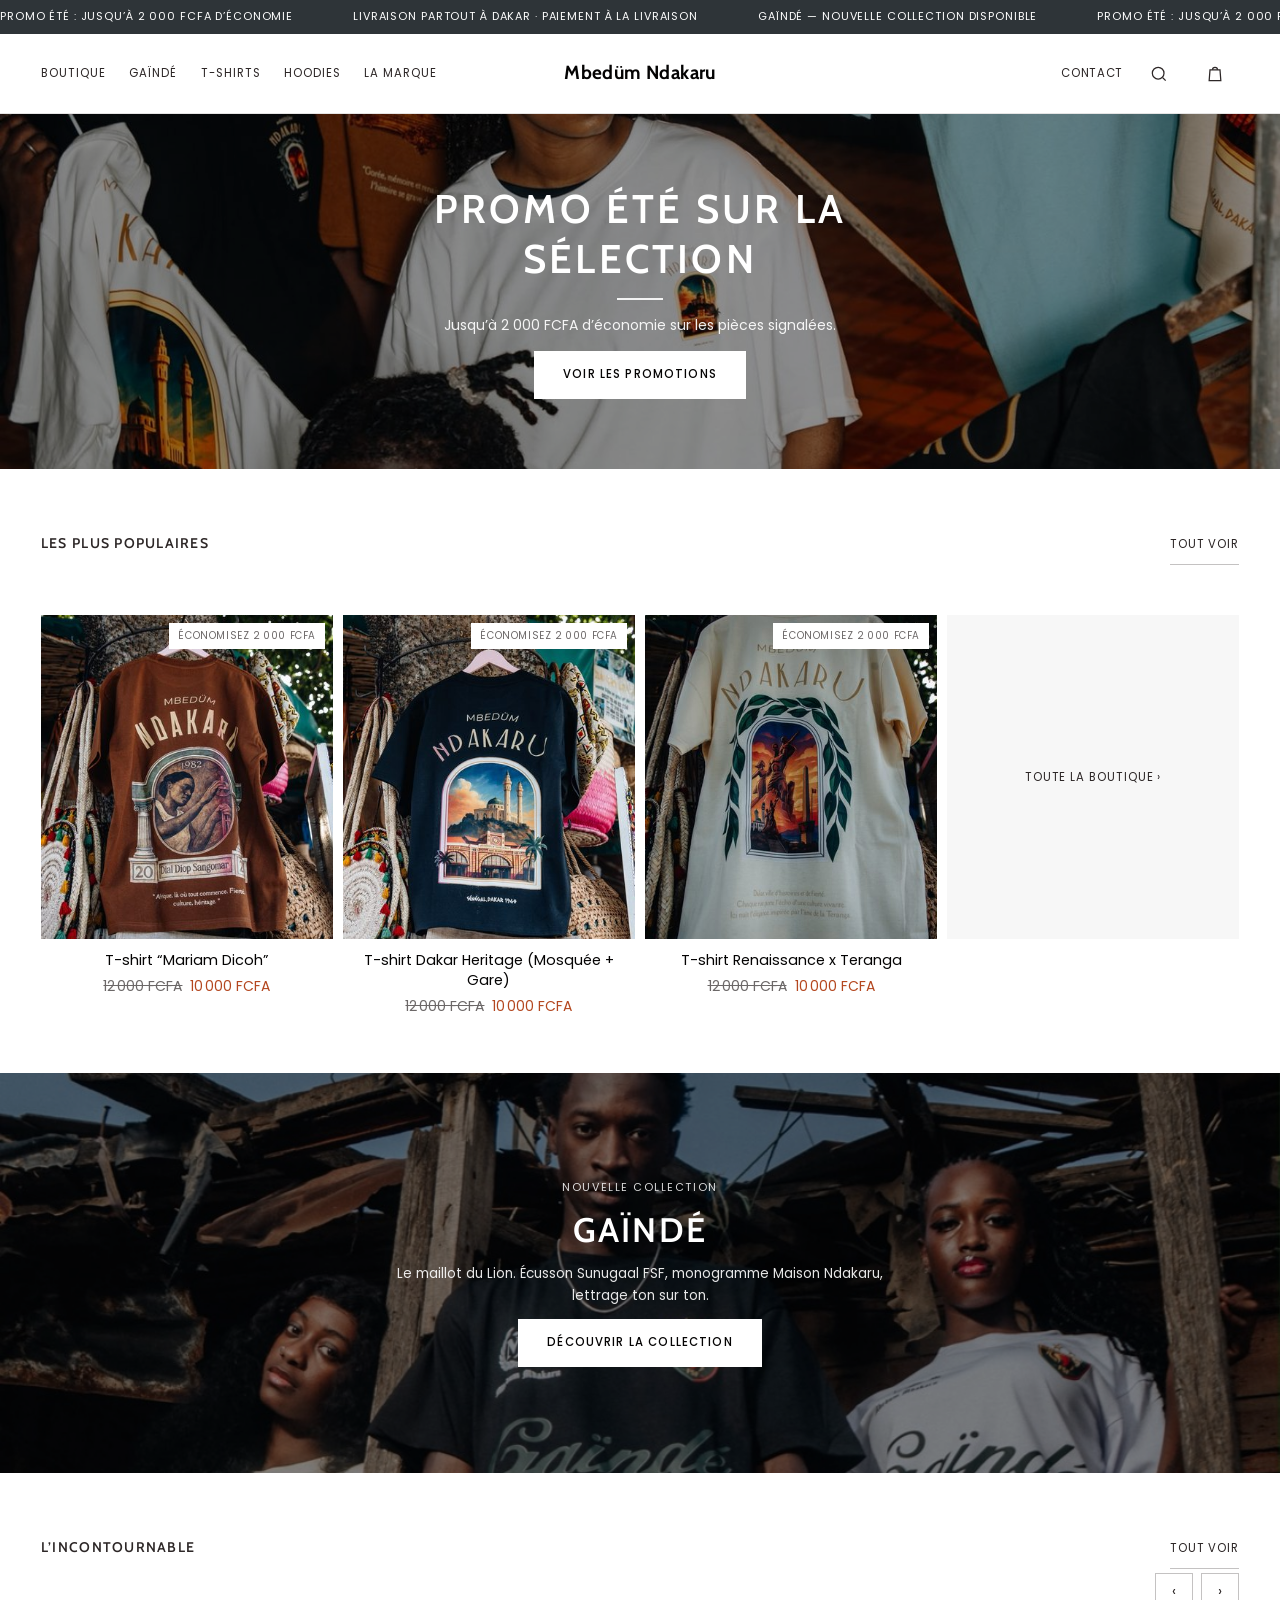
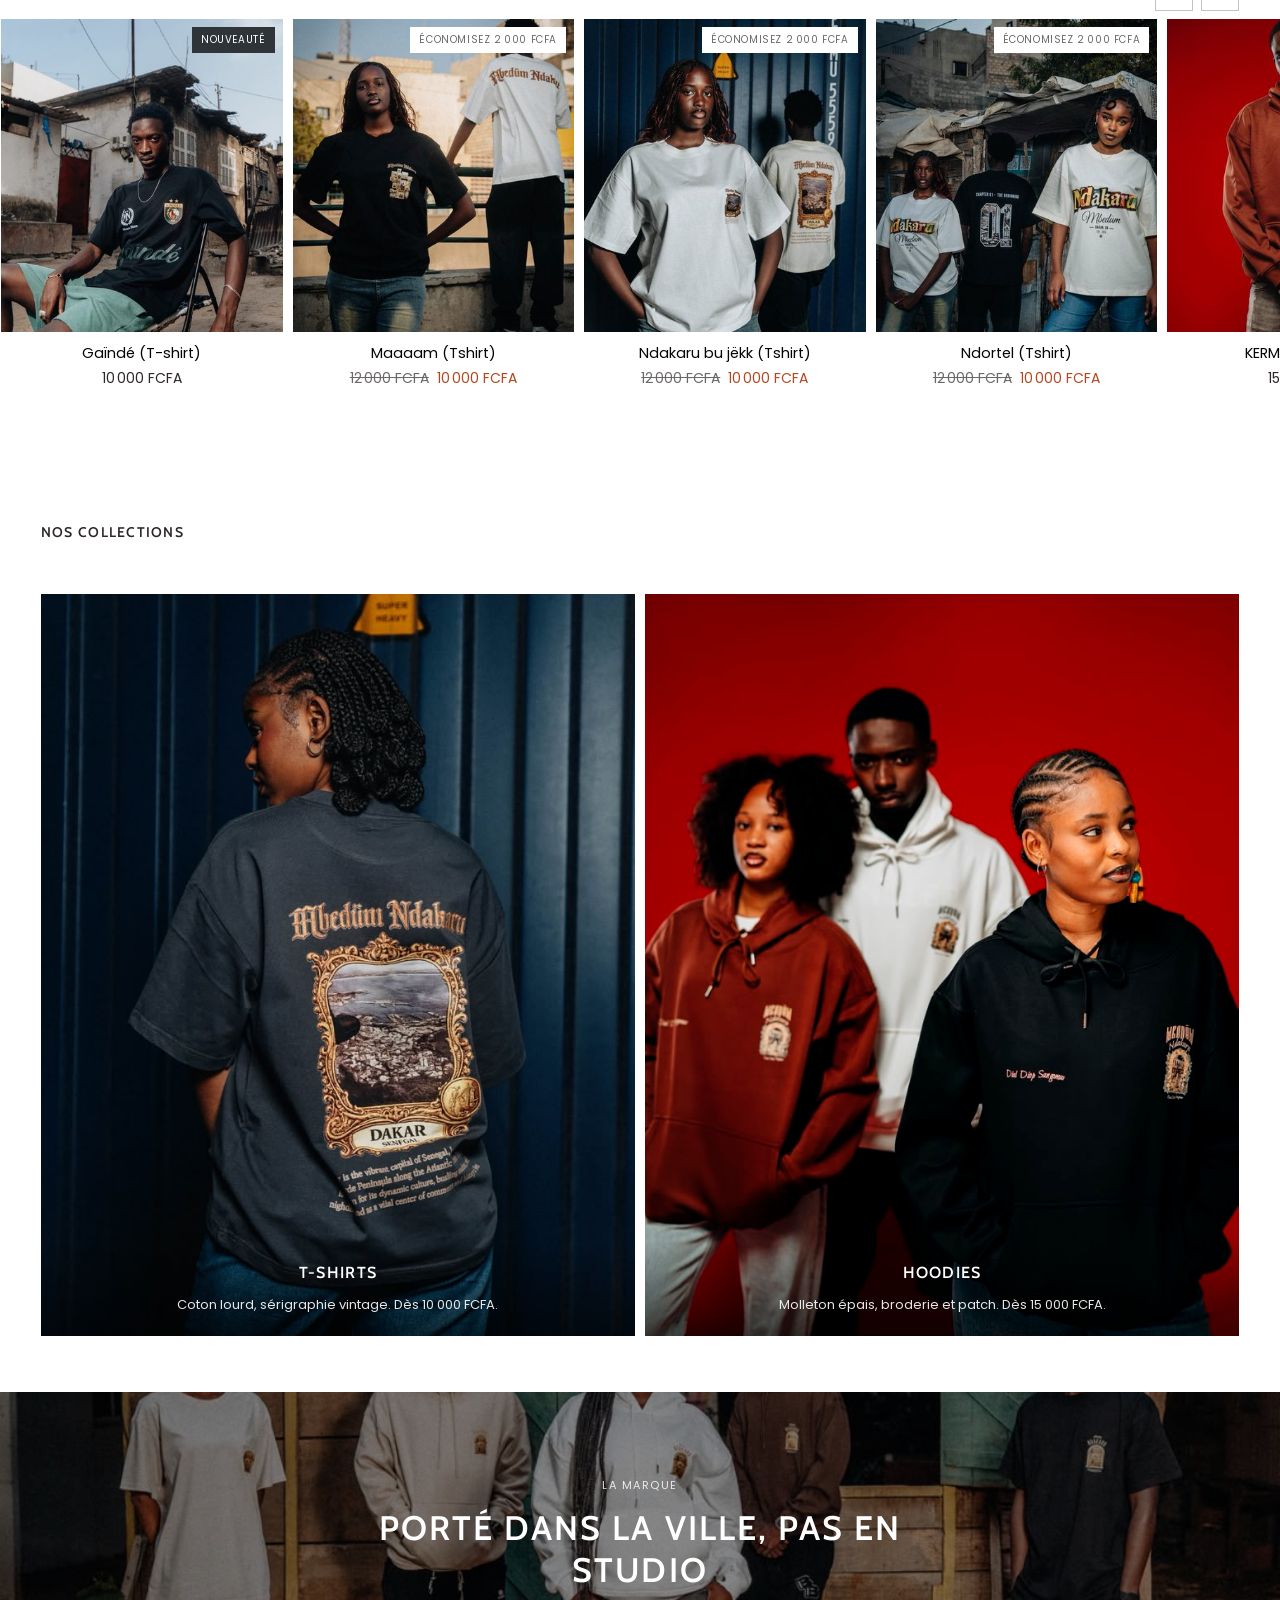
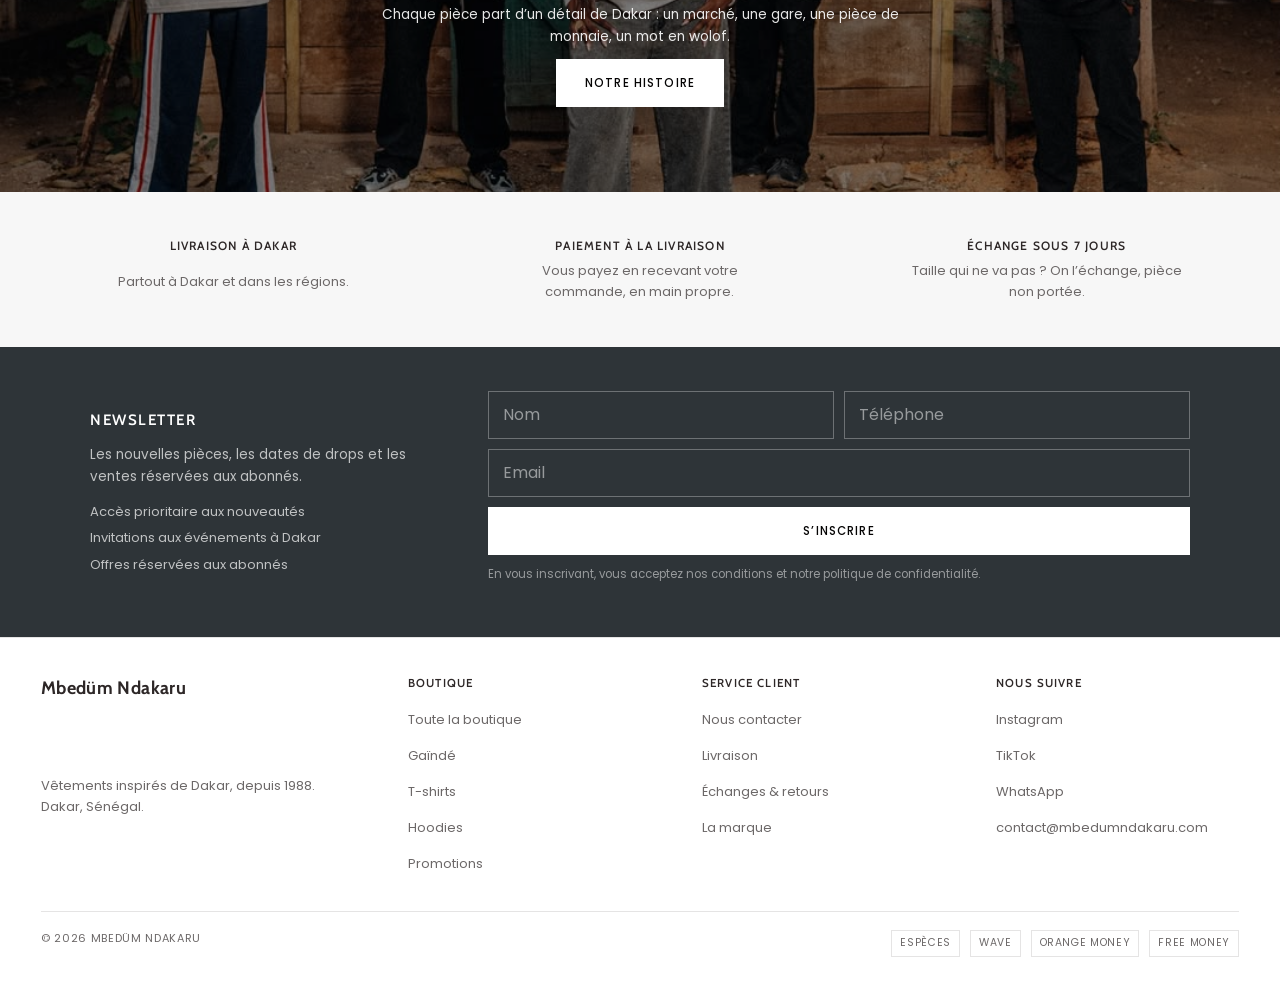
==== commit ec1e1a4c: "Photos du shooting, fusion Gaïndé/Sunugaal et correctif de grille - Sunugaal fusionné dans Gaïndé : " ====
--- a/index.html
+++ b/index.html
@@ -44,7 +44,7 @@
   <!-- hero -->
   <section class="hero">
     <div class="hero__media">
-      <img src="assets/img/site/look-hero.jpg" alt="Trois modèles portant les t-shirts Ndakaru dans une rue de Dakar" srcset="assets/img/site/look-hero-400w.jpg 400w, assets/img/site/look-hero-800w.jpg 800w, assets/img/site/look-hero.jpg 1080w" sizes="100vw" width="1080" fetchpriority="high">
+      <img src="assets/img/site/hero-promo.jpg" alt="Trois jeunes entourés de t-shirts Mbedüm Ndakaru suspendus sur des portants, à Dakar" srcset="assets/img/site/hero-promo-400w.jpg 400w, assets/img/site/hero-promo-800w.jpg 800w, assets/img/site/hero-promo.jpg 1400w" sizes="100vw" width="1400" fetchpriority="high">
     </div>
     <div class="hero__inner">
       <h1 class="hero__title">Promo été sur la sélection</h1>
@@ -60,7 +60,7 @@
       <h2 class="section__title">Les plus populaires</h2>
       <a class="link-more" href="boutique.html">Tout voir</a>
     </div>
-    <div class="grid" data-grid="all" data-limit="3" data-collection-tile="boutique.html|Toute la boutique"></div>
+    <div class="grid" data-grid="all" data-slugs="t-shirt-mariam-dicoh,t-shirt-dakar-heritage-mosquee-gare,t-shirt-renaissance-x-teranga" data-collection-tile="boutique.html|Toute la boutique"></div>
   </section>
 
   <!-- collection gaïndé -->
--- a/assets/css/style.css
+++ b/assets/css/style.css
@@ -225,7 +225,7 @@
 
 /* ---------- grille produits ---------- */
 
-.grid { display: grid; grid-template-columns: repeat(2, 1fr); gap: 26px var(--gap); }
+.grid { display: grid; grid-template-columns: repeat(2, minmax(0, 1fr)); gap: 26px var(--gap); }
 
 .card { position: relative; display: block; text-align: center; }
 .card__frame { position: relative; overflow: hidden; background: var(--bg-accent); }
@@ -242,12 +242,15 @@
   position: absolute;
   top: 8px; right: 8px;
   z-index: 2;
+  max-width: calc(100% - 16px);
   background: #fff;
   color: var(--text-light);
   padding: 5px 9px;
   font-size: 10px;
   letter-spacing: .06em;
   text-transform: uppercase;
+  overflow: hidden;
+  text-overflow: ellipsis;
   white-space: nowrap;
 }
 .card__badge--new { background: var(--primary); color: #fff; }
@@ -639,7 +642,7 @@
   .section__head { margin-bottom: 50px; }
   .section--flush { padding-left: 0; padding-right: 0; }
 
-  .grid { grid-template-columns: repeat(3, 1fr); gap: 34px var(--gap); }
+  .grid { grid-template-columns: repeat(3, minmax(0, 1fr)); gap: 34px var(--gap); }
 
   .carousel__track > * { flex: 0 0 30%; }
   .carousel__nav {
@@ -698,7 +701,7 @@
    ========================================================================== */
 
 @media (min-width: 1000px) {
-  .grid { grid-template-columns: repeat(4, 1fr); }
+  .grid { grid-template-columns: repeat(4, minmax(0, 1fr)); }
   .carousel__track > * { flex: 0 0 23.5%; }
   .footer__cols { grid-template-columns: 1.3fr repeat(3, 1fr); gap: clamp(24px, 4vw, 60px); }
   .pdp { grid-template-columns: 1.2fr 1fr; }
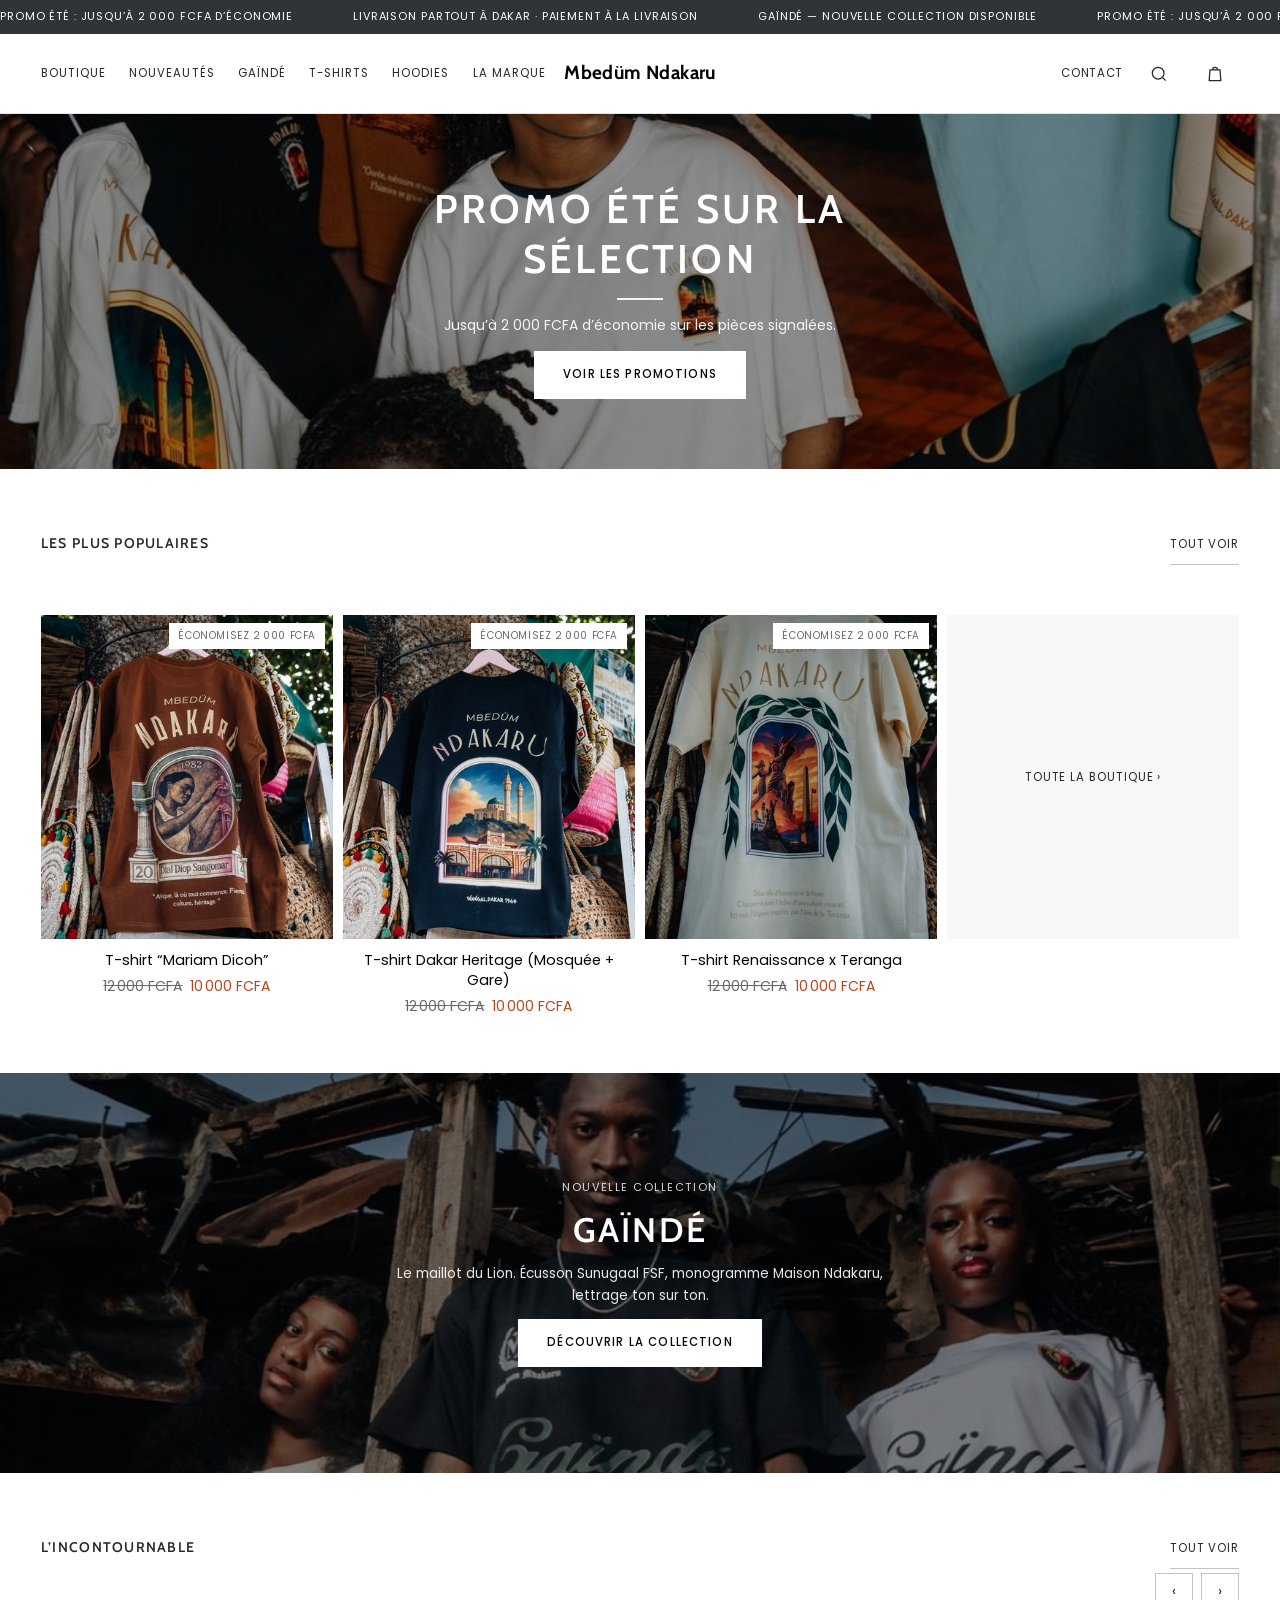
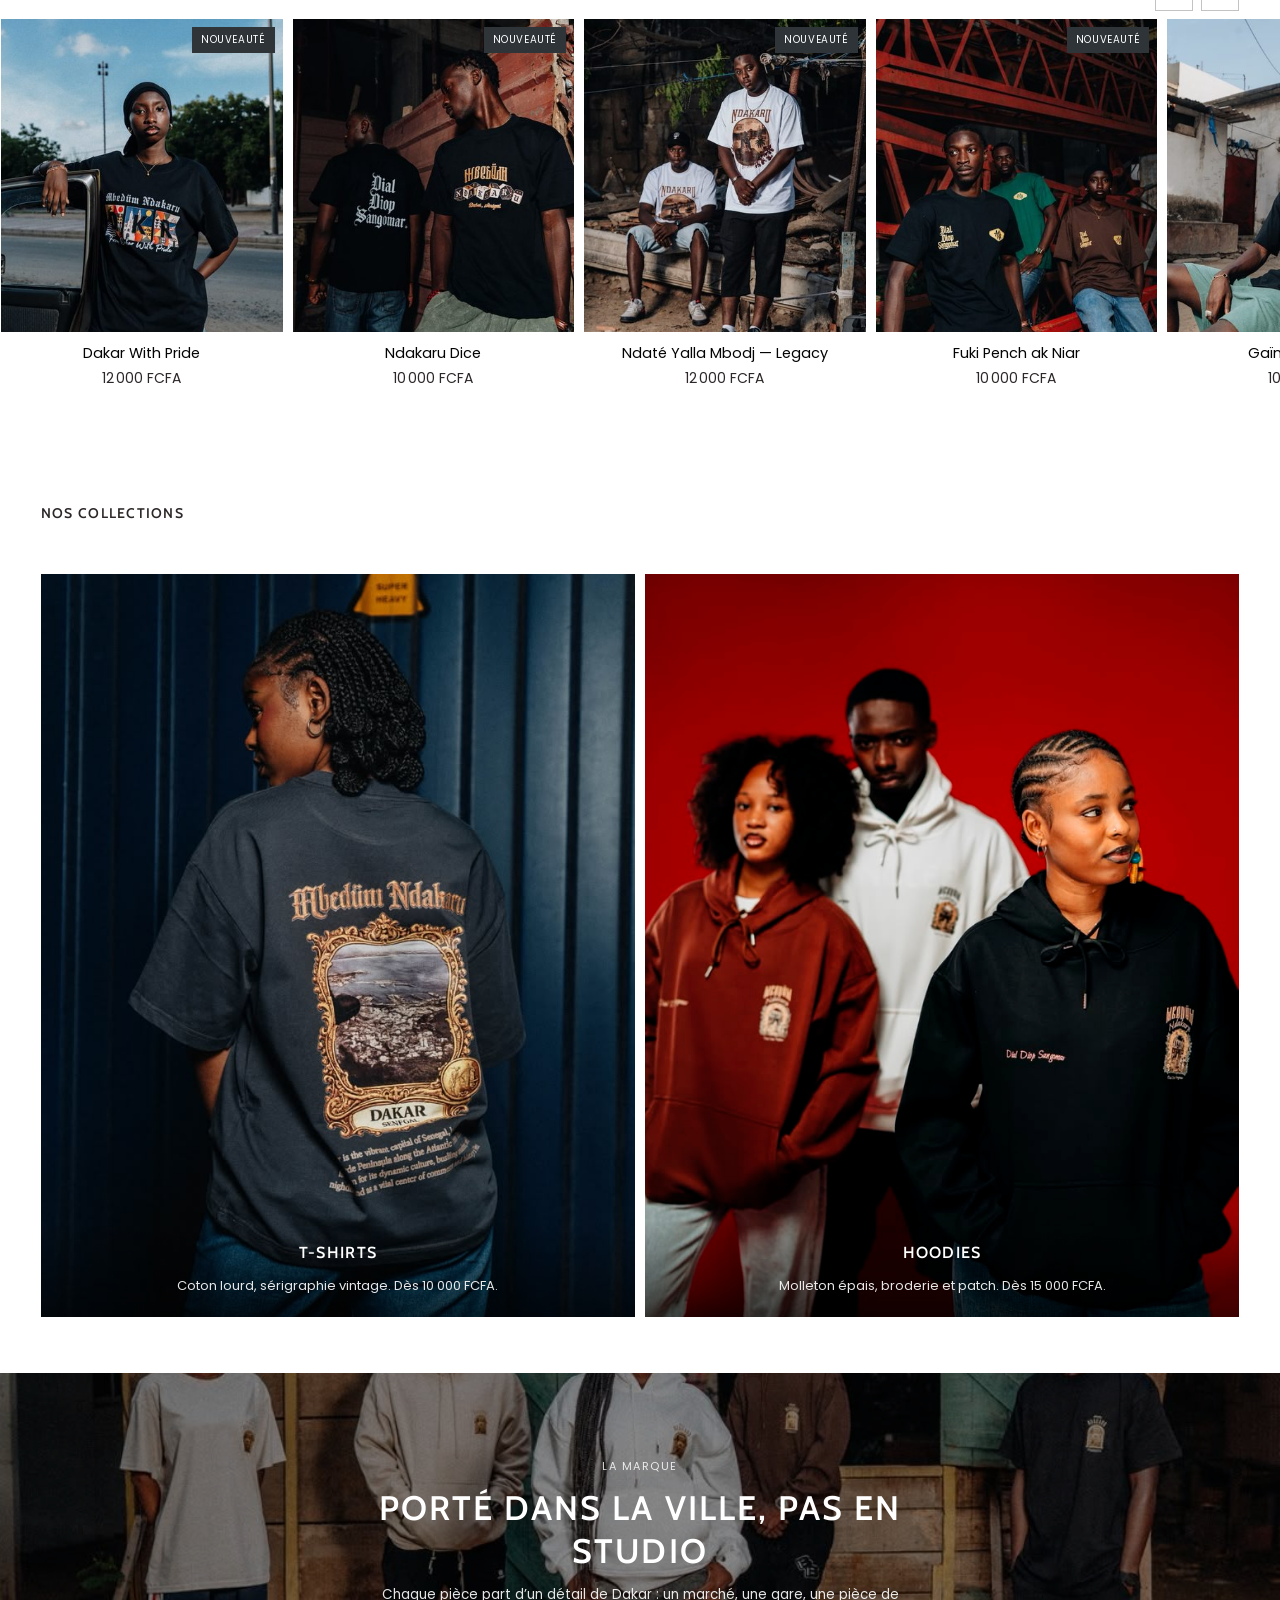
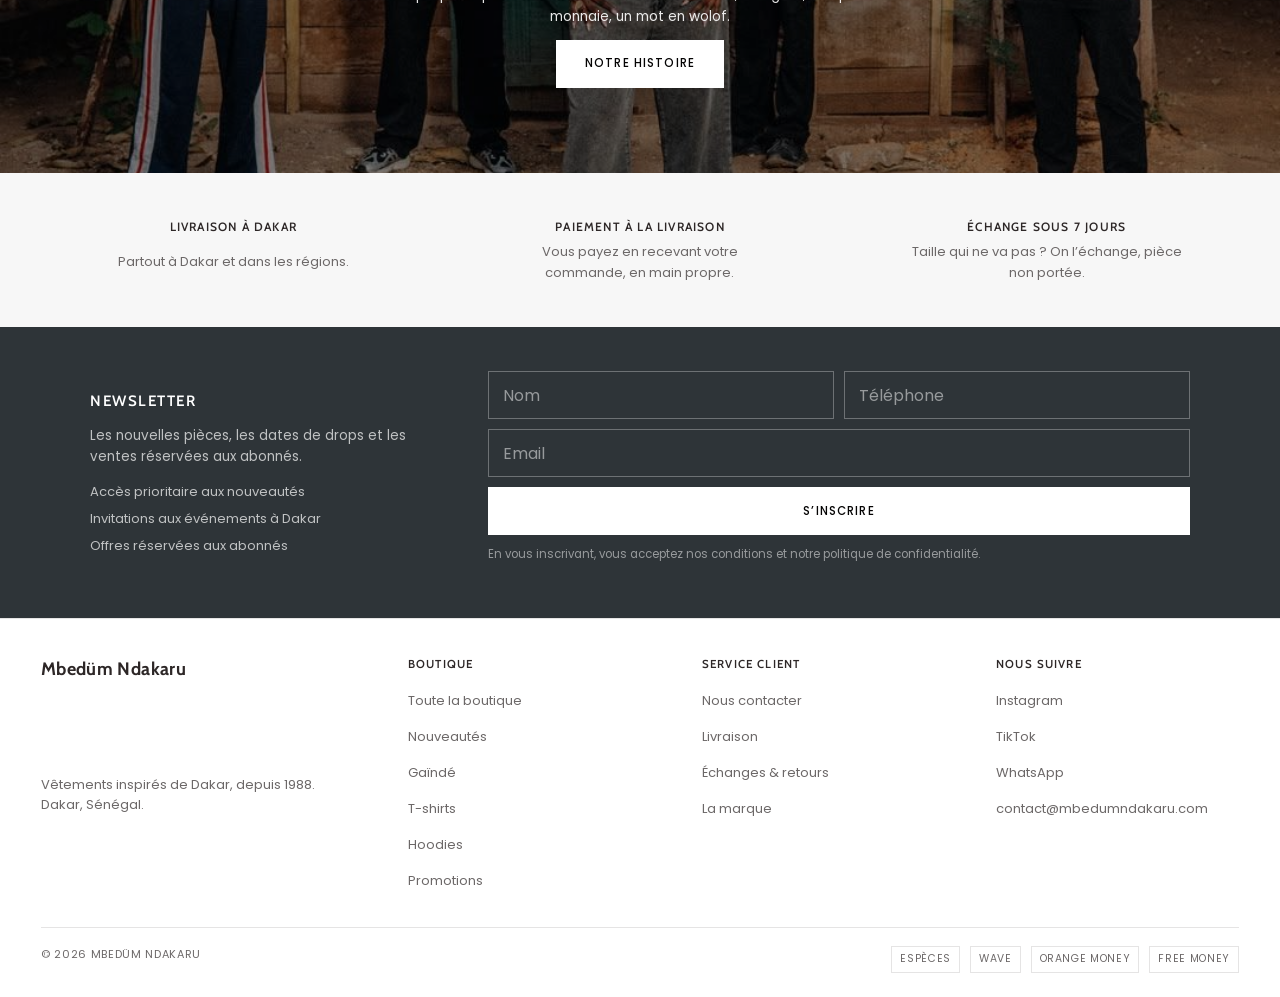
==== commit d15d937c: "Quatre nouveaux modèles et allègement du chargement Ajout de Dakar With Pride, Ndakaru Dice, Ndaté Y" ====
--- a/index.html
+++ b/index.html
@@ -26,6 +26,7 @@
   <nav class="header__nav">
     <button class="burger" type="button" data-open="data-menu" aria-label="Ouvrir le menu"><svg class="icon" viewBox="0 0 24 24" aria-hidden="true"><path d="M4 7h16M4 12h16M4 17h10"/></svg></button>
     <a href="boutique.html">Boutique</a>
+    <a href="boutique.html?cat=nouveau">Nouveautés</a>
     <a href="boutique.html?cat=gainde">Gaïndé</a>
     <a href="boutique.html?cat=tshirts">T-shirts</a>
     <a href="boutique.html?cat=hoodies">Hoodies</a>
@@ -177,6 +178,7 @@
       <h4>Boutique</h4>
       <ul>
         <li><a href="boutique.html">Toute la boutique</a></li>
+        <li><a href="boutique.html?cat=nouveau">Nouveautés</a></li>
         <li><a href="boutique.html?cat=gainde">Gaïndé</a></li>
         <li><a href="boutique.html?cat=tshirts">T-shirts</a></li>
         <li><a href="boutique.html?cat=hoodies">Hoodies</a></li>
@@ -232,6 +234,7 @@
   <div class="menu__body">
     <a href="index.html">Accueil</a>
     <a href="boutique.html">Toute la boutique</a>
+    <a href="boutique.html?cat=nouveau">Nouveautés</a>
     <a href="boutique.html?cat=gainde">Gaïndé</a>
     <a href="boutique.html?cat=tshirts">T-shirts</a>
     <a href="boutique.html?cat=hoodies">Hoodies</a>
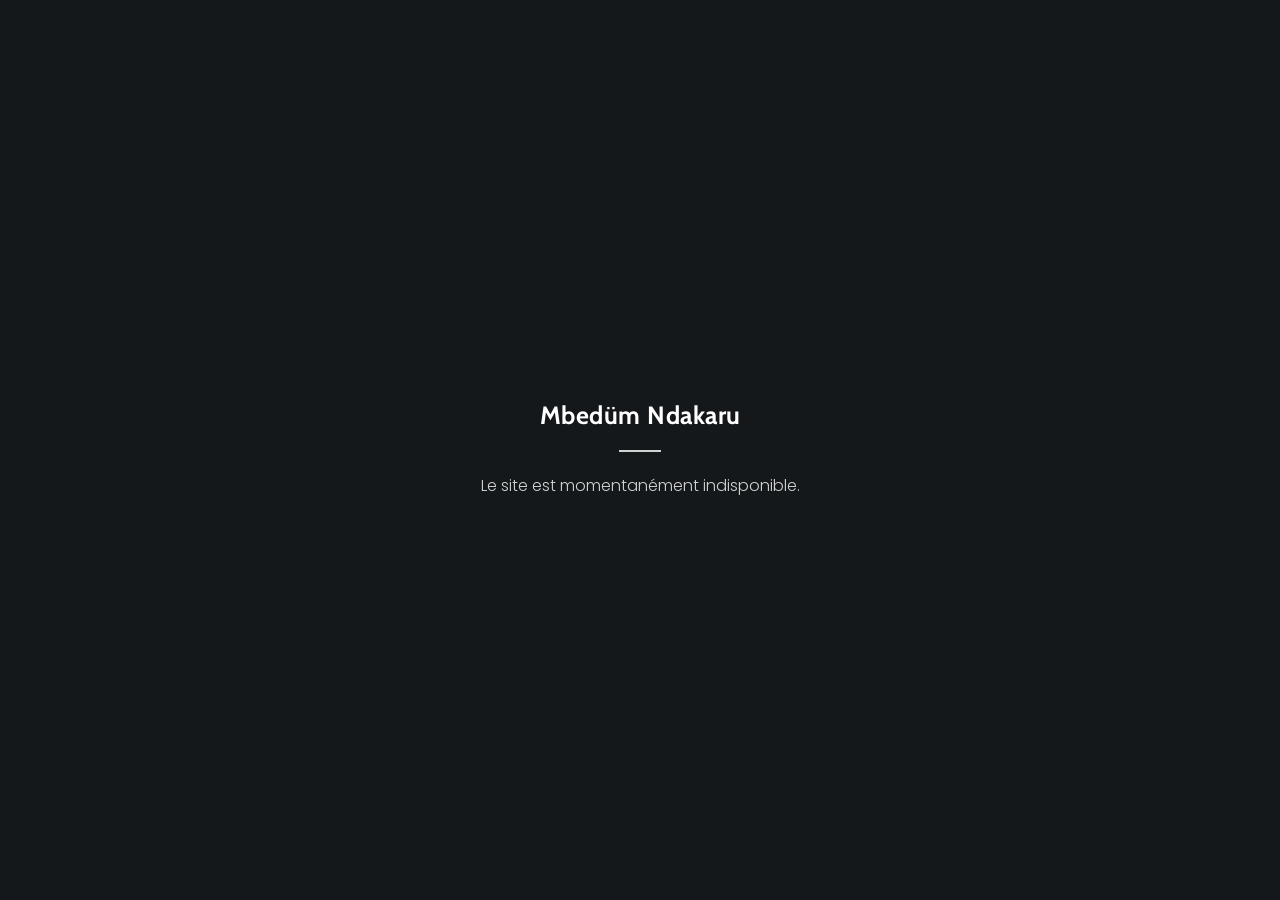
==== commit c362c4aa: "Mise en maintenance du site L'accueil n'affiche plus qu'un avis « Le site est momentanément indispon" ====
--- a/index.html
+++ b/index.html
@@ -3,258 +3,48 @@
 <head>
 <meta charset="utf-8">
 <meta name="viewport" content="width=device-width, initial-scale=1">
-<title>Mbedüm Ndakaru — vêtements inspirés de Dakar</title>
-<meta name="description" content="Mbedüm Ndakaru : t-shirts et hoodies sérigraphiés inspirés de Dakar depuis 1988. Collection Gaïndé, livraison à Dakar, paiement à la livraison.">
-<meta property="og:title" content="Mbedüm Ndakaru — vêtements inspirés de Dakar">
-<meta property="og:description" content="T-shirts et hoodies sérigraphiés, inspirés des rues de Dakar.">
-<meta property="og:image" content="assets/img/site/look-hero.jpg">
-<meta property="og:type" content="website">
+<title>Mbedüm Ndakaru</title>
+<meta name="robots" content="noindex">
 <link rel="preconnect" href="https://fonts.googleapis.com">
 <link rel="preconnect" href="https://fonts.gstatic.com" crossorigin>
-<link href="https://fonts.googleapis.com/css2?family=Cabin:wght@500;600;700&family=Poppins:wght@300;400;500;600&display=swap" rel="stylesheet">
-<link rel="stylesheet" href="assets/css/style.css">
+<link href="https://fonts.googleapis.com/css2?family=Cabin:wght@600;700&family=Poppins:wght@300;400&display=swap" rel="stylesheet">
+<style>
+  * { box-sizing: border-box; }
+  html { -webkit-text-size-adjust: 100%; }
+  body {
+    margin: 0;
+    min-height: 100svh;
+    display: grid;
+    place-items: center;
+    padding: 32px 22px;
+    background: #14181a;
+    color: #fff;
+    font-family: "Poppins", -apple-system, BlinkMacSystemFont, "Helvetica Neue", Arial, sans-serif;
+    text-align: center;
+    -webkit-font-smoothing: antialiased;
+  }
+  .bloc { display: grid; gap: 20px; justify-items: center; max-width: 460px; }
+  .logo {
+    font-family: "Cabin", "Poppins", Arial, sans-serif;
+    font-size: clamp(19px, 5.6vw, 25px);
+    font-weight: 700;
+    letter-spacing: .02em;
+  }
+  .rule { width: 42px; height: 2px; background: #fff; opacity: .8; }
+  p {
+    margin: 0;
+    font-size: clamp(14.5px, 4vw, 16px);
+    font-weight: 300;
+    line-height: 1.7;
+    color: rgba(255, 255, 255, .8);
+  }
+</style>
 </head>
 <body>
-
-<!-- barre d'annonce -->
-<div class="bar" data-bar>
-  <div class="bar__marquee"><span>Promo été : jusqu’à 2 000 FCFA d’économie</span><span>Livraison partout à Dakar · paiement à la livraison</span><span>Gaïndé — nouvelle collection disponible</span><span>Promo été : jusqu’à 2 000 FCFA d’économie</span><span>Livraison partout à Dakar · paiement à la livraison</span><span>Gaïndé — nouvelle collection disponible</span></div>
-</div>
-
-<!-- en-tête -->
-<header class="header">
-  <nav class="header__nav">
-    <button class="burger" type="button" data-open="data-menu" aria-label="Ouvrir le menu"><svg class="icon" viewBox="0 0 24 24" aria-hidden="true"><path d="M4 7h16M4 12h16M4 17h10"/></svg></button>
-    <a href="boutique.html">Boutique</a>
-    <a href="boutique.html?cat=nouveau">Nouveautés</a>
-    <a href="boutique.html?cat=gainde">Gaïndé</a>
-    <a href="boutique.html?cat=tshirts">T-shirts</a>
-    <a href="boutique.html?cat=hoodies">Hoodies</a>
-    <a href="marque.html">La marque</a>
-  </nav>
-  <a class="logo" href="index.html">Mbedüm Ndakaru</a>
-  <div class="header__utils">
-    <a href="contact.html">Contact</a>
-    <button type="button" data-open="data-search" aria-label="Rechercher"><svg class="icon" viewBox="0 0 24 24" aria-hidden="true"><circle cx="11" cy="11" r="7"/><path d="m20 20-3.5-3.5"/></svg></button>
-    <button type="button" data-open="data-cart-drawer" aria-label="Ouvrir le panier"><svg class="icon" viewBox="0 0 24 24" aria-hidden="true"><path d="M6 7h12l1 13H5L6 7Z"/><path d="M9 7a3 3 0 0 1 6 0"/></svg><span class="count" data-cart-count></span></button>
-  </div>
-</header>
-
-<main>
-
-  <!-- hero -->
-  <section class="hero">
-    <div class="hero__media">
-      <img src="assets/img/site/hero-promo.jpg" alt="Trois jeunes entourés de t-shirts Mbedüm Ndakaru suspendus sur des portants, à Dakar" srcset="assets/img/site/hero-promo-400w.jpg 400w, assets/img/site/hero-promo-800w.jpg 800w, assets/img/site/hero-promo.jpg 1400w" sizes="100vw" width="1400" fetchpriority="high">
-    </div>
-    <div class="hero__inner">
-      <h1 class="hero__title">Promo été sur la sélection</h1>
-      <span class="hero__rule"></span>
-      <p class="hero__sub">Jusqu’à 2 000 FCFA d’économie sur les pièces signalées.</p>
-      <a class="btn btn--light" href="boutique.html?cat=promo">Voir les promotions</a>
-    </div>
-  </section>
-
-  <!-- les plus populaires -->
-  <section class="section">
-    <div class="section__head">
-      <h2 class="section__title">Les plus populaires</h2>
-      <a class="link-more" href="boutique.html">Tout voir</a>
-    </div>
-    <div class="grid" data-grid="all" data-slugs="t-shirt-mariam-dicoh,t-shirt-dakar-heritage-mosquee-gare,t-shirt-renaissance-x-teranga" data-collection-tile="boutique.html|Toute la boutique"></div>
-  </section>
-
-  <!-- collection gaïndé -->
-  <section class="banner" id="gainde">
-    <img src="assets/img/site/look-gainde-contreplongee.jpg" alt="Trois modèles portant les maillots Gaïndé crème, noir et blanc dans un quartier de Dakar" srcset="assets/img/site/look-gainde-contreplongee-400w.jpg 400w, assets/img/site/look-gainde-contreplongee-800w.jpg 800w, assets/img/site/look-gainde-contreplongee.jpg 1124w" sizes="100vw" width="1124" loading="lazy" decoding="async">
-    <div class="banner__body">
-      <span class="banner__kicker">Nouvelle collection</span>
-      <h2 class="banner__title">Gaïndé</h2>
-      <p class="banner__text">Le maillot du Lion. Écusson Sunugaal FSF, monogramme Maison Ndakaru, lettrage ton sur ton.</p>
-      <a class="btn btn--light" href="boutique.html?cat=gainde">Découvrir la collection</a>
-    </div>
-  </section>
-
-  <!-- carrousel -->
-  <section class="section section--flush">
-    <div class="section__head">
-      <h2 class="section__title">L’incontournable</h2>
-      <a class="link-more" href="boutique.html">Tout voir</a>
-    </div>
-    <div class="carousel" data-carousel="all">
-      <div class="carousel__nav">
-        <button type="button" data-carousel-prev aria-label="Précédent">‹</button>
-        <button type="button" data-carousel-next aria-label="Suivant">›</button>
-      </div>
-      <div class="carousel__track" data-carousel-track></div>
-    </div>
-  </section>
-
-  <!-- nos collections -->
-  <section class="section section--flush">
-    <div class="section__head">
-      <h2 class="section__title">Nos collections</h2>
-    </div>
-    <div class="split">
-      <a class="tile" href="boutique.html?cat=tshirts">
-        <img src="assets/img/site/look-dos-dakar.jpg" alt="Dos d’un t-shirt Mbedüm Ndakaru imprimé Dakar, devant un conteneur bleu" srcset="assets/img/site/look-dos-dakar-400w.jpg 400w, assets/img/site/look-dos-dakar.jpg 720w" sizes="(min-width: 720px) 50vw, 100vw" width="720" loading="lazy" decoding="async">
-        <div class="tile__body">
-          <h3 class="tile__title">T-shirts</h3>
-          <p class="tile__text">Coton lourd, sérigraphie vintage. Dès 10 000 FCFA.</p>
-        </div>
-      </a>
-      <a class="tile" href="boutique.html?cat=hoodies">
-        <img src="assets/img/site/look-hoodies-rouge.jpg" alt="Trois hoodies Mbedüm Ndakaru bordeaux, blanc et noir sur fond rouge" srcset="assets/img/site/look-hoodies-rouge-400w.jpg 400w, assets/img/site/look-hoodies-rouge.jpg 720w" sizes="(min-width: 720px) 50vw, 100vw" width="720" loading="lazy" decoding="async">
-        <div class="tile__body">
-          <h3 class="tile__title">Hoodies</h3>
-          <p class="tile__text">Molleton épais, broderie et patch. Dès 15 000 FCFA.</p>
-        </div>
-      </a>
-    </div>
-  </section>
-
-  <!-- la marque -->
-  <section class="banner">
-    <img src="assets/img/site/look-groupe.jpg" alt="Cinq modèles en t-shirts et hoodies Mbedüm Ndakaru devant une devanture en bois à Dakar" srcset="assets/img/site/look-groupe-400w.jpg 400w, assets/img/site/look-groupe-800w.jpg 800w, assets/img/site/look-groupe.jpg 1080w" sizes="100vw" width="1080" loading="lazy" decoding="async">
-    <div class="banner__body">
-      <span class="banner__kicker">La marque</span>
-      <h2 class="banner__title">Porté dans la ville, pas en studio</h2>
-      <p class="banner__text">Chaque pièce part d’un détail de Dakar : un marché, une gare, une pièce de monnaie, un mot en wolof.</p>
-      <a class="btn btn--light" href="marque.html">Notre histoire</a>
-    </div>
-  </section>
-
-</main>
-
-<!-- réassurance -->
-<section class="assurance">
-  <div class="assurance__item">
-    <h3 class="assurance__title">Livraison à Dakar</h3>
-    <p class="assurance__text">Partout à Dakar et dans les régions.</p>
-  </div>
-  <div class="assurance__item">
-    <h3 class="assurance__title">Paiement à la livraison</h3>
-    <p class="assurance__text">Vous payez en recevant votre commande, en main propre.</p>
-  </div>
-  <div class="assurance__item">
-    <h3 class="assurance__title">Échange sous 7 jours</h3>
-    <p class="assurance__text">Taille qui ne va pas ? On l’échange, pièce non portée.</p>
-  </div>
-</section>
-
-<!-- newsletter -->
-<section class="member">
-  <div class="member__inner">
-    <div>
-      <h2 class="member__title">Newsletter</h2>
-      <p class="member__text">Les nouvelles pièces, les dates de drops et les ventes réservées aux abonnés.</p>
-      <ul class="member__list">
-        <li>Accès prioritaire aux nouveautés</li>
-        <li>Invitations aux événements à Dakar</li>
-        <li>Offres réservées aux abonnés</li>
-      </ul>
-    </div>
-    <form class="form" data-fake-form data-ok="Merci, votre inscription est enregistrée.">
-      <div class="form__row">
-        <input class="field" type="text" name="nom" placeholder="Nom" required>
-        <input class="field" type="tel" name="tel" placeholder="Téléphone">
-      </div>
-      <input class="field" type="email" name="email" placeholder="Email" required>
-      <button class="btn btn--wide" type="submit">S’inscrire</button>
-      <p class="form__note">En vous inscrivant, vous acceptez nos conditions et notre politique de confidentialité.</p>
-      <p class="form__ok" data-form-ok></p>
-    </form>
-  </div>
-</section>
-
-<!-- pied de page -->
-<footer class="footer">
-  <div class="footer__cols">
-    <div class="footer__brand">
-      <div class="footer__word">Mbedüm Ndakaru</div>
-      <p class="footer__tag">Vêtements inspirés de Dakar, depuis 1988.<br>Dakar, Sénégal.</p>
-    </div>
-    <div>
-      <h4>Boutique</h4>
-      <ul>
-        <li><a href="boutique.html">Toute la boutique</a></li>
-        <li><a href="boutique.html?cat=nouveau">Nouveautés</a></li>
-        <li><a href="boutique.html?cat=gainde">Gaïndé</a></li>
-        <li><a href="boutique.html?cat=tshirts">T-shirts</a></li>
-        <li><a href="boutique.html?cat=hoodies">Hoodies</a></li>
-        <li><a href="boutique.html?cat=promo">Promotions</a></li>
-      </ul>
-    </div>
-    <div>
-      <h4>Service client</h4>
-      <ul>
-        <li><a href="contact.html">Nous contacter</a></li>
-        <li><a href="contact.html#livraison">Livraison</a></li>
-        <li><a href="contact.html#retours">Échanges &amp; retours</a></li>
-        <li><a href="marque.html">La marque</a></li>
-      </ul>
-    </div>
-    <div>
-      <h4>Nous suivre</h4>
-      <ul>
-        <li><a href="https://www.instagram.com/mbedum_ndakaru" target="_blank" rel="noopener">Instagram</a></li>
-        <li><a href="https://www.tiktok.com/@mbedum_ndakaru" target="_blank" rel="noopener">TikTok</a></li>
-        <li><a href="https://wa.me/221789271531" target="_blank" rel="noopener">WhatsApp</a></li>
-        <li><a href="mailto:contact@mbedumndakaru.com">contact@mbedumndakaru.com</a></li>
-      </ul>
-    </div>
-  </div>
-  <div class="footer__bottom">
-    <span>© <span data-year>2025</span> Mbedüm Ndakaru</span>
-    <span class="footer__pay"><span>Espèces</span><span>Wave</span><span>Orange Money</span><span>Free Money</span></span>
-  </div>
-</footer>
-
-<!-- panneaux -->
-<div class="scrim" data-scrim></div>
-
-<aside class="drawer" data-cart-drawer aria-label="Panier">
-  <div class="drawer__head">
-    <span>Panier <span class="count" data-cart-count></span></span>
-    <button type="button" data-close aria-label="Fermer">✕</button>
-  </div>
-  <div class="drawer__body" data-cart-body></div>
-  <div class="drawer__foot">
-    <div class="drawer__total"><span>Total</span><span data-cart-total>0 FCFA</span></div>
-    <button class="btn btn--wide" type="button" data-checkout disabled>Commander sur WhatsApp</button>
-    <p class="drawer__note">Frais de livraison confirmés lors de la commande.</p>
-  </div>
-</aside>
-
-<nav class="menu" data-menu aria-label="Menu">
-  <div class="drawer__head">
-    <span>Menu</span>
-    <button type="button" data-close aria-label="Fermer">✕</button>
-  </div>
-  <div class="menu__body">
-    <a href="index.html">Accueil</a>
-    <a href="boutique.html">Toute la boutique</a>
-    <a href="boutique.html?cat=nouveau">Nouveautés</a>
-    <a href="boutique.html?cat=gainde">Gaïndé</a>
-    <a href="boutique.html?cat=tshirts">T-shirts</a>
-    <a href="boutique.html?cat=hoodies">Hoodies</a>
-    <a href="boutique.html?cat=promo">Promotions</a>
-    <a href="marque.html">La marque</a>
-    <a href="contact.html">Contact</a>
-  </div>
-</nav>
-
-<div class="search" data-search aria-label="Recherche">
-  <div class="search__bar">
-    <input class="search__input" type="search" placeholder="Rechercher une pièce" aria-label="Rechercher">
-    <button type="button" data-close aria-label="Fermer">✕</button>
-  </div>
-  <div class="search__results" data-search-results></div>
-</div>
-
-<script src="assets/js/config.js"></script>
-<script src="data/images.js"></script>
-<script src="data/products.js"></script>
-<script src="assets/js/app.js"></script>
+  <main class="bloc">
+    <div class="logo">Mbedüm Ndakaru</div>
+    <span class="rule"></span>
+    <p>Le site est momentanément indisponible.</p>
+  </main>
 </body>
 </html>
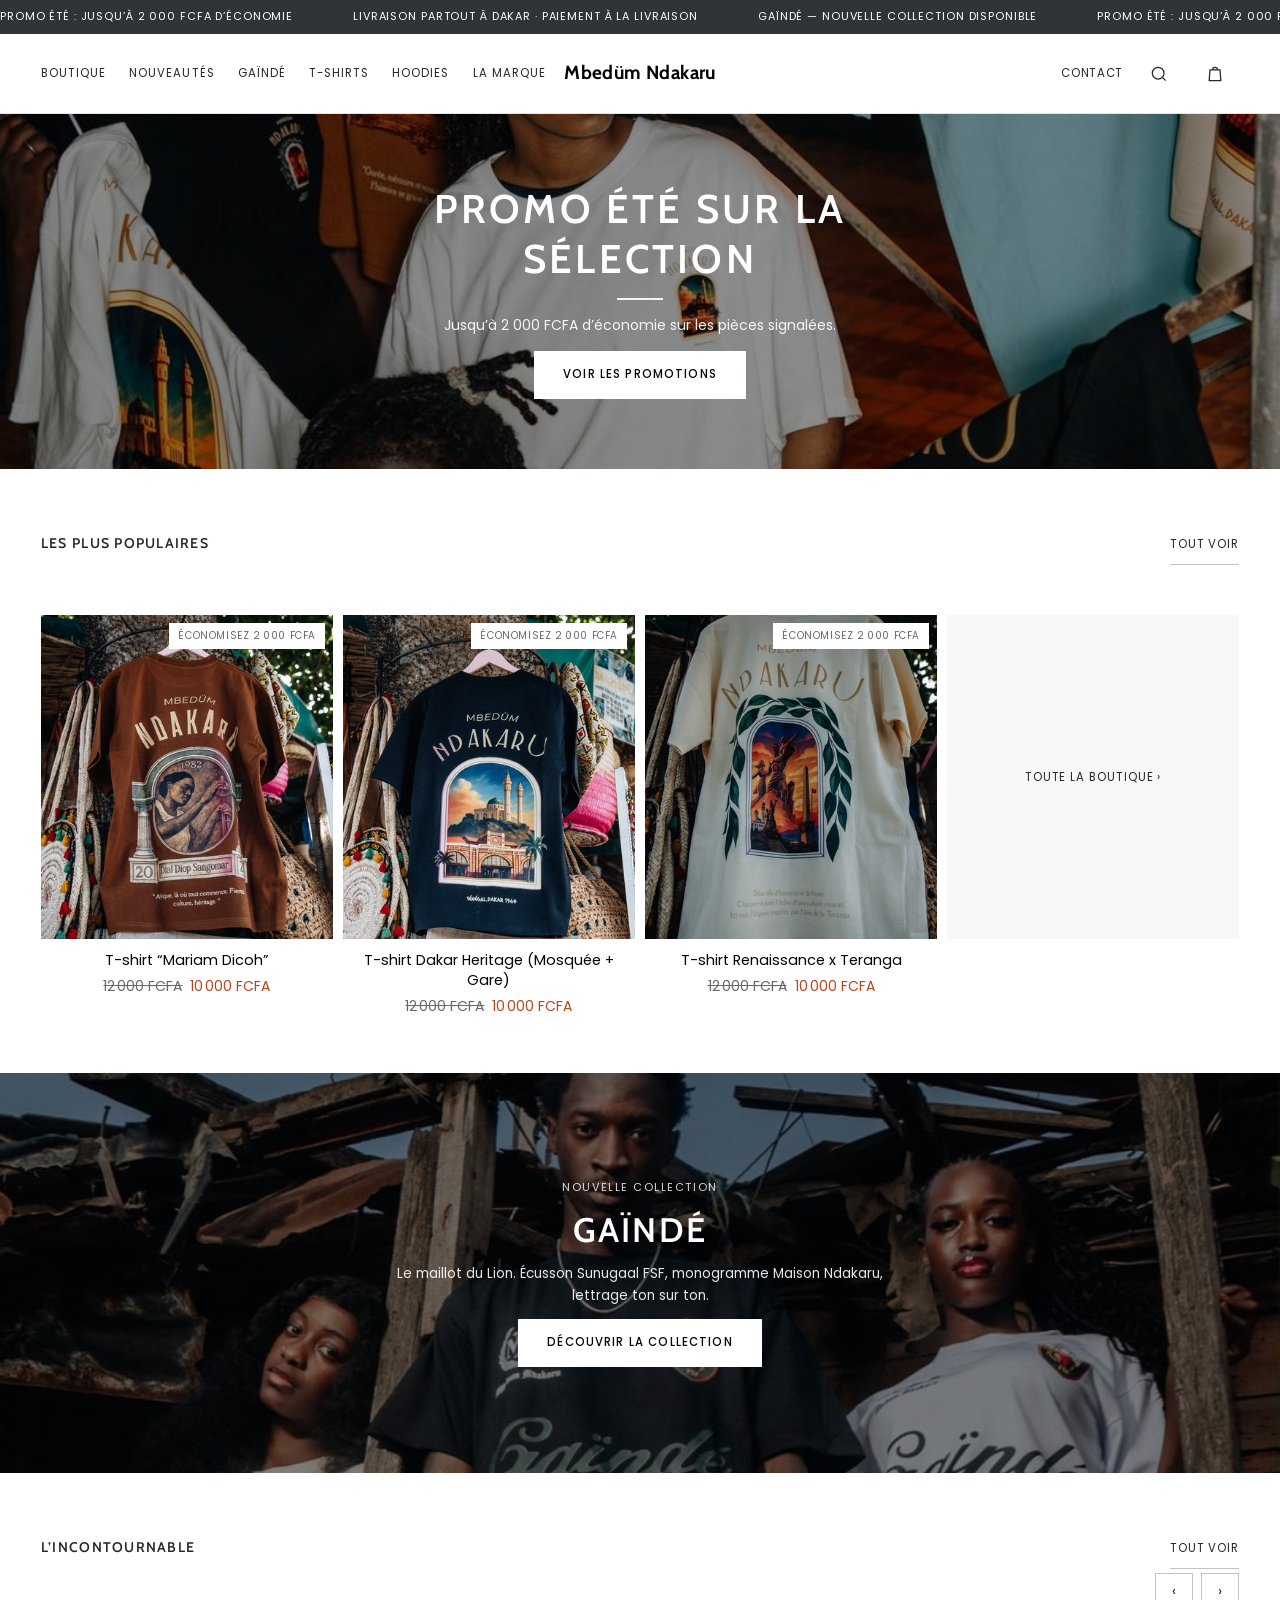
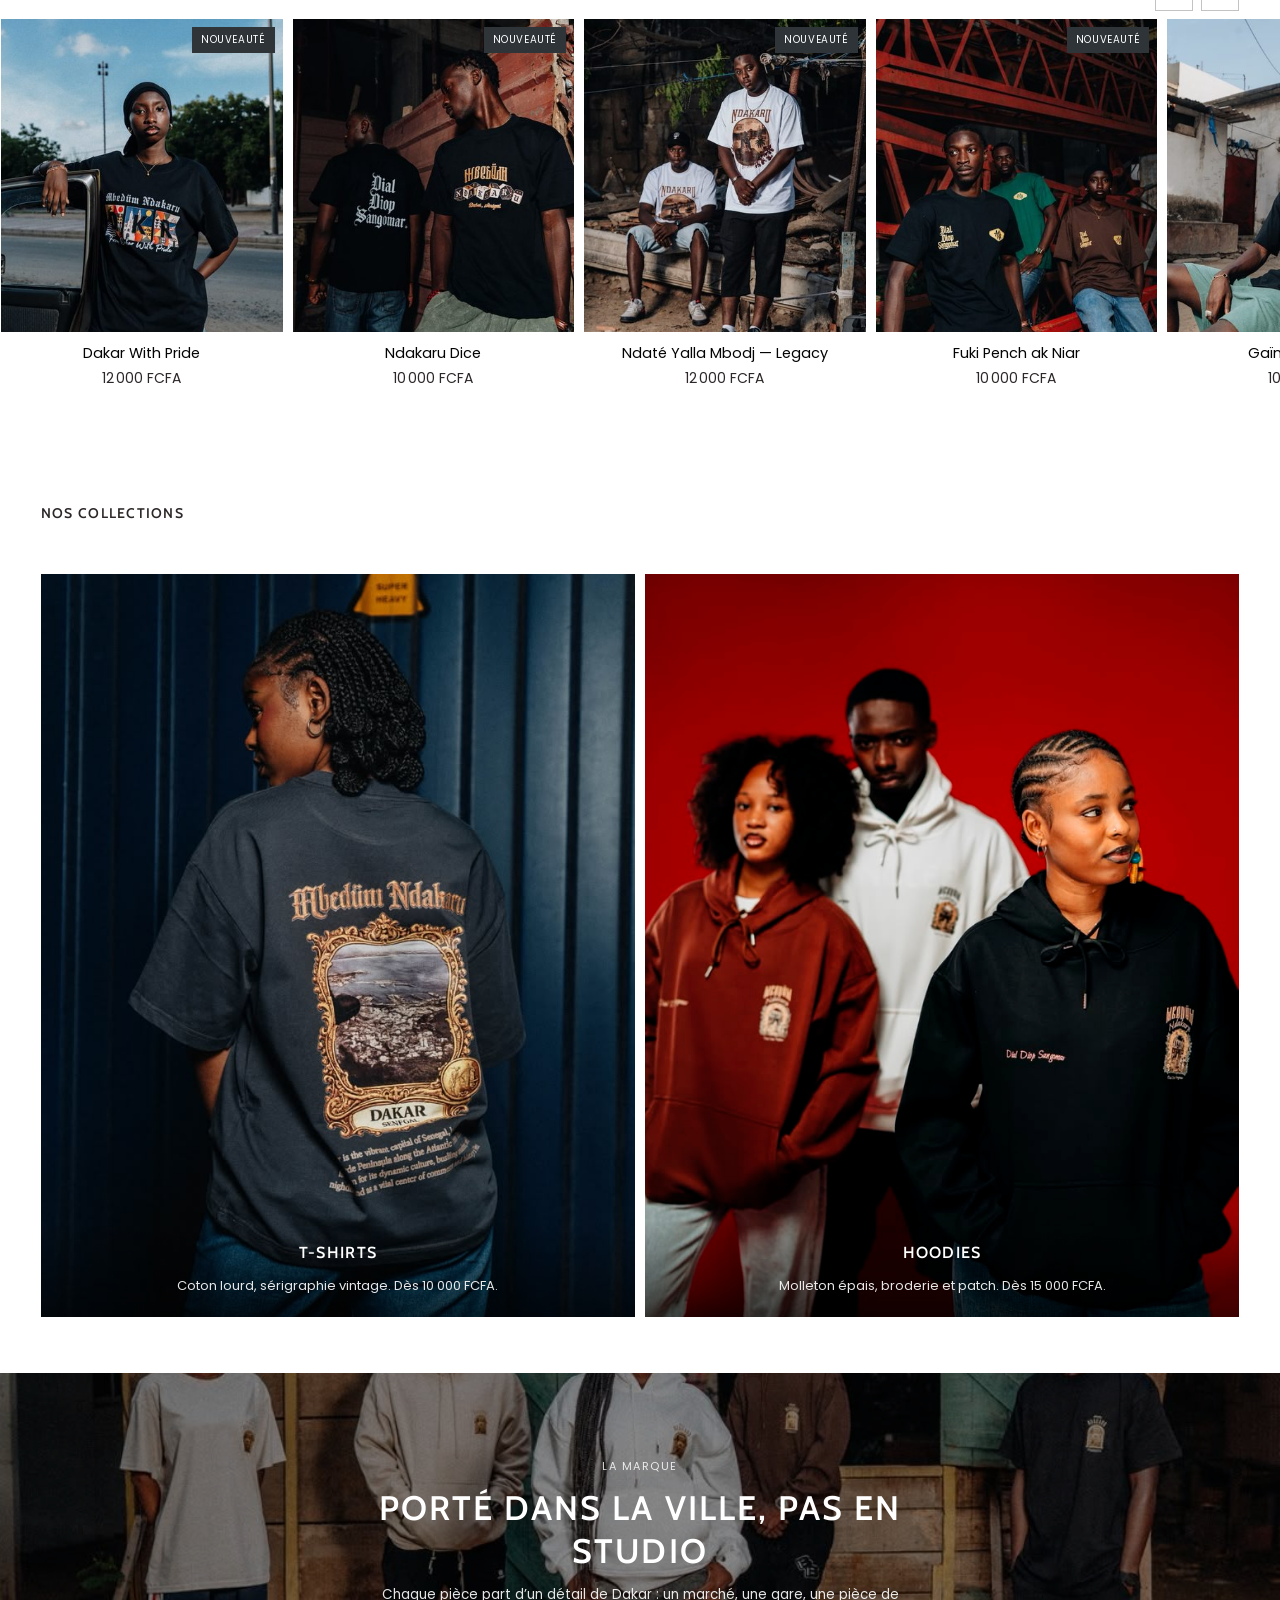
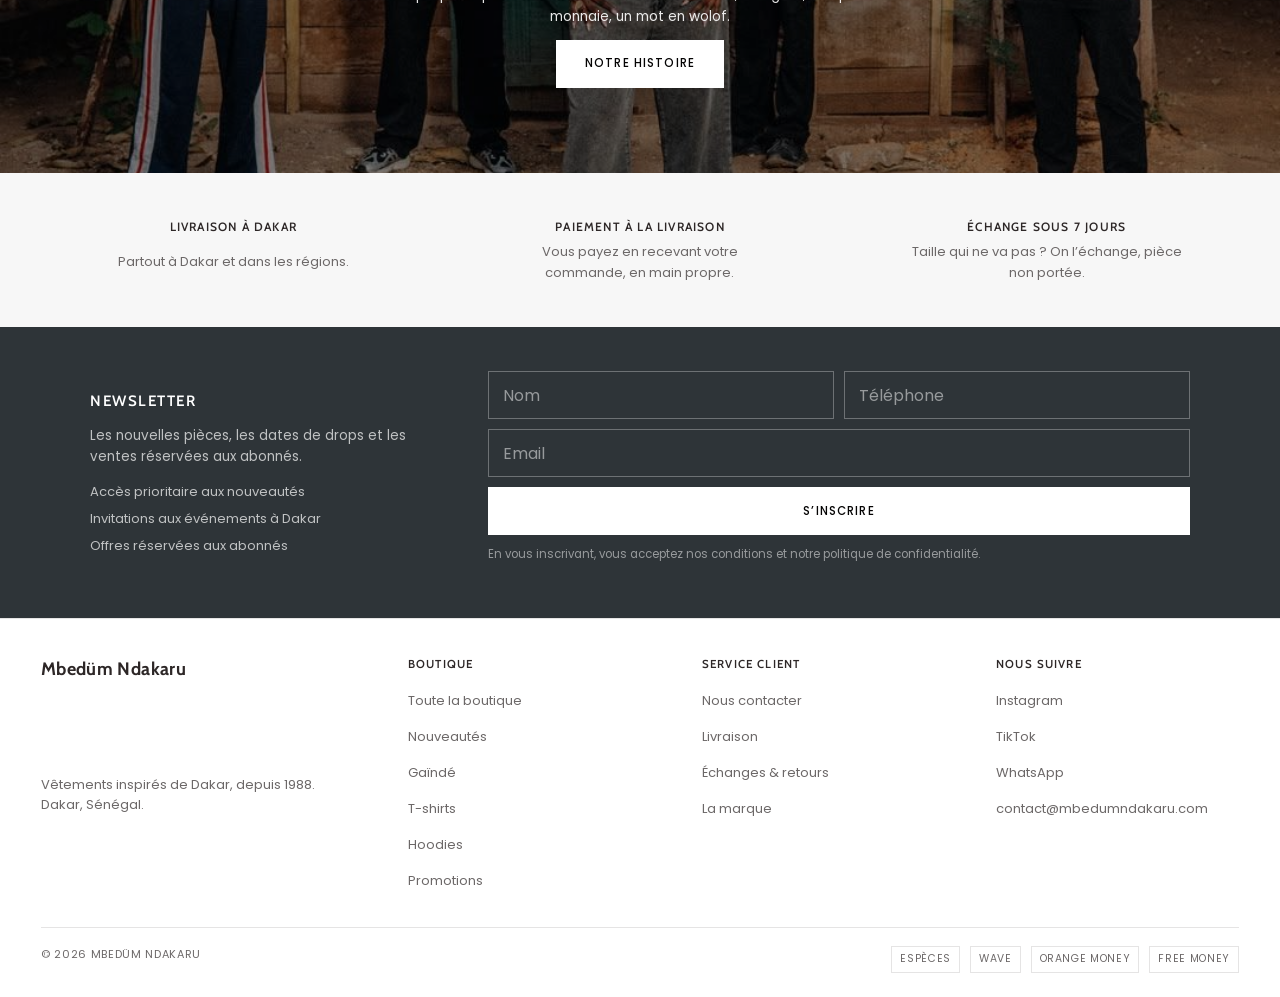
==== commit 1821a64f: "Réouverture du site Restaure accueil, boutique, fiche produit, marque et contact dans leur état de d" ====
--- a/index.html
+++ b/index.html
@@ -3,48 +3,258 @@
 <head>
 <meta charset="utf-8">
 <meta name="viewport" content="width=device-width, initial-scale=1">
-<title>Mbedüm Ndakaru</title>
-<meta name="robots" content="noindex">
+<title>Mbedüm Ndakaru — vêtements inspirés de Dakar</title>
+<meta name="description" content="Mbedüm Ndakaru : t-shirts et hoodies sérigraphiés inspirés de Dakar depuis 1988. Collection Gaïndé, livraison à Dakar, paiement à la livraison.">
+<meta property="og:title" content="Mbedüm Ndakaru — vêtements inspirés de Dakar">
+<meta property="og:description" content="T-shirts et hoodies sérigraphiés, inspirés des rues de Dakar.">
+<meta property="og:image" content="assets/img/site/look-hero.jpg">
+<meta property="og:type" content="website">
 <link rel="preconnect" href="https://fonts.googleapis.com">
 <link rel="preconnect" href="https://fonts.gstatic.com" crossorigin>
-<link href="https://fonts.googleapis.com/css2?family=Cabin:wght@600;700&family=Poppins:wght@300;400&display=swap" rel="stylesheet">
-<style>
-  * { box-sizing: border-box; }
-  html { -webkit-text-size-adjust: 100%; }
-  body {
-    margin: 0;
-    min-height: 100svh;
-    display: grid;
-    place-items: center;
-    padding: 32px 22px;
-    background: #14181a;
-    color: #fff;
-    font-family: "Poppins", -apple-system, BlinkMacSystemFont, "Helvetica Neue", Arial, sans-serif;
-    text-align: center;
-    -webkit-font-smoothing: antialiased;
-  }
-  .bloc { display: grid; gap: 20px; justify-items: center; max-width: 460px; }
-  .logo {
-    font-family: "Cabin", "Poppins", Arial, sans-serif;
-    font-size: clamp(19px, 5.6vw, 25px);
-    font-weight: 700;
-    letter-spacing: .02em;
-  }
-  .rule { width: 42px; height: 2px; background: #fff; opacity: .8; }
-  p {
-    margin: 0;
-    font-size: clamp(14.5px, 4vw, 16px);
-    font-weight: 300;
-    line-height: 1.7;
-    color: rgba(255, 255, 255, .8);
-  }
-</style>
+<link href="https://fonts.googleapis.com/css2?family=Cabin:wght@500;600;700&family=Poppins:wght@300;400;500;600&display=swap" rel="stylesheet">
+<link rel="stylesheet" href="assets/css/style.css">
 </head>
 <body>
-  <main class="bloc">
-    <div class="logo">Mbedüm Ndakaru</div>
-    <span class="rule"></span>
-    <p>Le site est momentanément indisponible.</p>
-  </main>
+
+<!-- barre d'annonce -->
+<div class="bar" data-bar>
+  <div class="bar__marquee"><span>Promo été : jusqu’à 2 000 FCFA d’économie</span><span>Livraison partout à Dakar · paiement à la livraison</span><span>Gaïndé — nouvelle collection disponible</span><span>Promo été : jusqu’à 2 000 FCFA d’économie</span><span>Livraison partout à Dakar · paiement à la livraison</span><span>Gaïndé — nouvelle collection disponible</span></div>
+</div>
+
+<!-- en-tête -->
+<header class="header">
+  <nav class="header__nav">
+    <button class="burger" type="button" data-open="data-menu" aria-label="Ouvrir le menu"><svg class="icon" viewBox="0 0 24 24" aria-hidden="true"><path d="M4 7h16M4 12h16M4 17h10"/></svg></button>
+    <a href="boutique.html">Boutique</a>
+    <a href="boutique.html?cat=nouveau">Nouveautés</a>
+    <a href="boutique.html?cat=gainde">Gaïndé</a>
+    <a href="boutique.html?cat=tshirts">T-shirts</a>
+    <a href="boutique.html?cat=hoodies">Hoodies</a>
+    <a href="marque.html">La marque</a>
+  </nav>
+  <a class="logo" href="index.html">Mbedüm Ndakaru</a>
+  <div class="header__utils">
+    <a href="contact.html">Contact</a>
+    <button type="button" data-open="data-search" aria-label="Rechercher"><svg class="icon" viewBox="0 0 24 24" aria-hidden="true"><circle cx="11" cy="11" r="7"/><path d="m20 20-3.5-3.5"/></svg></button>
+    <button type="button" data-open="data-cart-drawer" aria-label="Ouvrir le panier"><svg class="icon" viewBox="0 0 24 24" aria-hidden="true"><path d="M6 7h12l1 13H5L6 7Z"/><path d="M9 7a3 3 0 0 1 6 0"/></svg><span class="count" data-cart-count></span></button>
+  </div>
+</header>
+
+<main>
+
+  <!-- hero -->
+  <section class="hero">
+    <div class="hero__media">
+      <img src="assets/img/site/hero-promo.jpg" alt="Trois jeunes entourés de t-shirts Mbedüm Ndakaru suspendus sur des portants, à Dakar" srcset="assets/img/site/hero-promo-400w.jpg 400w, assets/img/site/hero-promo-800w.jpg 800w, assets/img/site/hero-promo.jpg 1400w" sizes="100vw" width="1400" fetchpriority="high">
+    </div>
+    <div class="hero__inner">
+      <h1 class="hero__title">Promo été sur la sélection</h1>
+      <span class="hero__rule"></span>
+      <p class="hero__sub">Jusqu’à 2 000 FCFA d’économie sur les pièces signalées.</p>
+      <a class="btn btn--light" href="boutique.html?cat=promo">Voir les promotions</a>
+    </div>
+  </section>
+
+  <!-- les plus populaires -->
+  <section class="section">
+    <div class="section__head">
+      <h2 class="section__title">Les plus populaires</h2>
+      <a class="link-more" href="boutique.html">Tout voir</a>
+    </div>
+    <div class="grid" data-grid="all" data-slugs="t-shirt-mariam-dicoh,t-shirt-dakar-heritage-mosquee-gare,t-shirt-renaissance-x-teranga" data-collection-tile="boutique.html|Toute la boutique"></div>
+  </section>
+
+  <!-- collection gaïndé -->
+  <section class="banner" id="gainde">
+    <img src="assets/img/site/look-gainde-contreplongee.jpg" alt="Trois modèles portant les maillots Gaïndé crème, noir et blanc dans un quartier de Dakar" srcset="assets/img/site/look-gainde-contreplongee-400w.jpg 400w, assets/img/site/look-gainde-contreplongee-800w.jpg 800w, assets/img/site/look-gainde-contreplongee.jpg 1124w" sizes="100vw" width="1124" loading="lazy" decoding="async">
+    <div class="banner__body">
+      <span class="banner__kicker">Nouvelle collection</span>
+      <h2 class="banner__title">Gaïndé</h2>
+      <p class="banner__text">Le maillot du Lion. Écusson Sunugaal FSF, monogramme Maison Ndakaru, lettrage ton sur ton.</p>
+      <a class="btn btn--light" href="boutique.html?cat=gainde">Découvrir la collection</a>
+    </div>
+  </section>
+
+  <!-- carrousel -->
+  <section class="section section--flush">
+    <div class="section__head">
+      <h2 class="section__title">L’incontournable</h2>
+      <a class="link-more" href="boutique.html">Tout voir</a>
+    </div>
+    <div class="carousel" data-carousel="all">
+      <div class="carousel__nav">
+        <button type="button" data-carousel-prev aria-label="Précédent">‹</button>
+        <button type="button" data-carousel-next aria-label="Suivant">›</button>
+      </div>
+      <div class="carousel__track" data-carousel-track></div>
+    </div>
+  </section>
+
+  <!-- nos collections -->
+  <section class="section section--flush">
+    <div class="section__head">
+      <h2 class="section__title">Nos collections</h2>
+    </div>
+    <div class="split">
+      <a class="tile" href="boutique.html?cat=tshirts">
+        <img src="assets/img/site/look-dos-dakar.jpg" alt="Dos d’un t-shirt Mbedüm Ndakaru imprimé Dakar, devant un conteneur bleu" srcset="assets/img/site/look-dos-dakar-400w.jpg 400w, assets/img/site/look-dos-dakar.jpg 720w" sizes="(min-width: 720px) 50vw, 100vw" width="720" loading="lazy" decoding="async">
+        <div class="tile__body">
+          <h3 class="tile__title">T-shirts</h3>
+          <p class="tile__text">Coton lourd, sérigraphie vintage. Dès 10 000 FCFA.</p>
+        </div>
+      </a>
+      <a class="tile" href="boutique.html?cat=hoodies">
+        <img src="assets/img/site/look-hoodies-rouge.jpg" alt="Trois hoodies Mbedüm Ndakaru bordeaux, blanc et noir sur fond rouge" srcset="assets/img/site/look-hoodies-rouge-400w.jpg 400w, assets/img/site/look-hoodies-rouge.jpg 720w" sizes="(min-width: 720px) 50vw, 100vw" width="720" loading="lazy" decoding="async">
+        <div class="tile__body">
+          <h3 class="tile__title">Hoodies</h3>
+          <p class="tile__text">Molleton épais, broderie et patch. Dès 15 000 FCFA.</p>
+        </div>
+      </a>
+    </div>
+  </section>
+
+  <!-- la marque -->
+  <section class="banner">
+    <img src="assets/img/site/look-groupe.jpg" alt="Cinq modèles en t-shirts et hoodies Mbedüm Ndakaru devant une devanture en bois à Dakar" srcset="assets/img/site/look-groupe-400w.jpg 400w, assets/img/site/look-groupe-800w.jpg 800w, assets/img/site/look-groupe.jpg 1080w" sizes="100vw" width="1080" loading="lazy" decoding="async">
+    <div class="banner__body">
+      <span class="banner__kicker">La marque</span>
+      <h2 class="banner__title">Porté dans la ville, pas en studio</h2>
+      <p class="banner__text">Chaque pièce part d’un détail de Dakar : un marché, une gare, une pièce de monnaie, un mot en wolof.</p>
+      <a class="btn btn--light" href="marque.html">Notre histoire</a>
+    </div>
+  </section>
+
+</main>
+
+<!-- réassurance -->
+<section class="assurance">
+  <div class="assurance__item">
+    <h3 class="assurance__title">Livraison à Dakar</h3>
+    <p class="assurance__text">Partout à Dakar et dans les régions.</p>
+  </div>
+  <div class="assurance__item">
+    <h3 class="assurance__title">Paiement à la livraison</h3>
+    <p class="assurance__text">Vous payez en recevant votre commande, en main propre.</p>
+  </div>
+  <div class="assurance__item">
+    <h3 class="assurance__title">Échange sous 7 jours</h3>
+    <p class="assurance__text">Taille qui ne va pas ? On l’échange, pièce non portée.</p>
+  </div>
+</section>
+
+<!-- newsletter -->
+<section class="member">
+  <div class="member__inner">
+    <div>
+      <h2 class="member__title">Newsletter</h2>
+      <p class="member__text">Les nouvelles pièces, les dates de drops et les ventes réservées aux abonnés.</p>
+      <ul class="member__list">
+        <li>Accès prioritaire aux nouveautés</li>
+        <li>Invitations aux événements à Dakar</li>
+        <li>Offres réservées aux abonnés</li>
+      </ul>
+    </div>
+    <form class="form" data-fake-form data-ok="Merci, votre inscription est enregistrée.">
+      <div class="form__row">
+        <input class="field" type="text" name="nom" placeholder="Nom" required>
+        <input class="field" type="tel" name="tel" placeholder="Téléphone">
+      </div>
+      <input class="field" type="email" name="email" placeholder="Email" required>
+      <button class="btn btn--wide" type="submit">S’inscrire</button>
+      <p class="form__note">En vous inscrivant, vous acceptez nos conditions et notre politique de confidentialité.</p>
+      <p class="form__ok" data-form-ok></p>
+    </form>
+  </div>
+</section>
+
+<!-- pied de page -->
+<footer class="footer">
+  <div class="footer__cols">
+    <div class="footer__brand">
+      <div class="footer__word">Mbedüm Ndakaru</div>
+      <p class="footer__tag">Vêtements inspirés de Dakar, depuis 1988.<br>Dakar, Sénégal.</p>
+    </div>
+    <div>
+      <h4>Boutique</h4>
+      <ul>
+        <li><a href="boutique.html">Toute la boutique</a></li>
+        <li><a href="boutique.html?cat=nouveau">Nouveautés</a></li>
+        <li><a href="boutique.html?cat=gainde">Gaïndé</a></li>
+        <li><a href="boutique.html?cat=tshirts">T-shirts</a></li>
+        <li><a href="boutique.html?cat=hoodies">Hoodies</a></li>
+        <li><a href="boutique.html?cat=promo">Promotions</a></li>
+      </ul>
+    </div>
+    <div>
+      <h4>Service client</h4>
+      <ul>
+        <li><a href="contact.html">Nous contacter</a></li>
+        <li><a href="contact.html#livraison">Livraison</a></li>
+        <li><a href="contact.html#retours">Échanges &amp; retours</a></li>
+        <li><a href="marque.html">La marque</a></li>
+      </ul>
+    </div>
+    <div>
+      <h4>Nous suivre</h4>
+      <ul>
+        <li><a href="https://www.instagram.com/mbedum_ndakaru" target="_blank" rel="noopener">Instagram</a></li>
+        <li><a href="https://www.tiktok.com/@mbedum_ndakaru" target="_blank" rel="noopener">TikTok</a></li>
+        <li><a href="https://wa.me/221789271531" target="_blank" rel="noopener">WhatsApp</a></li>
+        <li><a href="mailto:contact@mbedumndakaru.com">contact@mbedumndakaru.com</a></li>
+      </ul>
+    </div>
+  </div>
+  <div class="footer__bottom">
+    <span>© <span data-year>2025</span> Mbedüm Ndakaru</span>
+    <span class="footer__pay"><span>Espèces</span><span>Wave</span><span>Orange Money</span><span>Free Money</span></span>
+  </div>
+</footer>
+
+<!-- panneaux -->
+<div class="scrim" data-scrim></div>
+
+<aside class="drawer" data-cart-drawer aria-label="Panier">
+  <div class="drawer__head">
+    <span>Panier <span class="count" data-cart-count></span></span>
+    <button type="button" data-close aria-label="Fermer">✕</button>
+  </div>
+  <div class="drawer__body" data-cart-body></div>
+  <div class="drawer__foot">
+    <div class="drawer__total"><span>Total</span><span data-cart-total>0 FCFA</span></div>
+    <button class="btn btn--wide" type="button" data-checkout disabled>Commander sur WhatsApp</button>
+    <p class="drawer__note">Frais de livraison confirmés lors de la commande.</p>
+  </div>
+</aside>
+
+<nav class="menu" data-menu aria-label="Menu">
+  <div class="drawer__head">
+    <span>Menu</span>
+    <button type="button" data-close aria-label="Fermer">✕</button>
+  </div>
+  <div class="menu__body">
+    <a href="index.html">Accueil</a>
+    <a href="boutique.html">Toute la boutique</a>
+    <a href="boutique.html?cat=nouveau">Nouveautés</a>
+    <a href="boutique.html?cat=gainde">Gaïndé</a>
+    <a href="boutique.html?cat=tshirts">T-shirts</a>
+    <a href="boutique.html?cat=hoodies">Hoodies</a>
+    <a href="boutique.html?cat=promo">Promotions</a>
+    <a href="marque.html">La marque</a>
+    <a href="contact.html">Contact</a>
+  </div>
+</nav>
+
+<div class="search" data-search aria-label="Recherche">
+  <div class="search__bar">
+    <input class="search__input" type="search" placeholder="Rechercher une pièce" aria-label="Rechercher">
+    <button type="button" data-close aria-label="Fermer">✕</button>
+  </div>
+  <div class="search__results" data-search-results></div>
+</div>
+
+<script src="assets/js/config.js"></script>
+<script src="data/images.js"></script>
+<script src="data/products.js"></script>
+<script src="assets/js/app.js"></script>
 </body>
 </html>
--- a/assets/css/style.css
+++ b/assets/css/style.css
@@ -0,0 +1,744 @@
+/* ==========================================================================
+   mbedüm:ndakaru — boutique
+
+   MOBILE FIRST : la base s'écrit pour le téléphone, les media queries
+   n'élargissent qu'ensuite (min-width 720px puis 1000px).
+   ========================================================================== */
+
+:root {
+  --bg: #ffffff;
+  --bg-accent: #f7f7f7;
+  --text: #2d2727;
+  --text-dark: #040303;
+  --text-light: #6c6868;
+  --line: rgba(45, 39, 39, .12);
+  --line-strong: rgba(45, 39, 39, .28);
+  --a5: rgba(45, 39, 39, .05);
+
+  --primary: #2e3438;                /* boutons pleins, sections sombres */
+  --primary-hover: #1b2023;
+  --inverse-bg: #2e3438;
+  --inverse-text: #ffffff;
+  --inverse-text-light: #c0c2c3;
+
+  --sale: #b4471f;                   /* prix remisé, badges promo */
+  --accent: #d2815f;                 /* terracotta, rappels chauds */
+
+  --font: "Poppins", -apple-system, BlinkMacSystemFont, "Helvetica Neue", Arial, sans-serif;
+  --font-head: "Cabin", "Poppins", -apple-system, "Helvetica Neue", Arial, sans-serif;
+
+  --header-h: 56px;
+  --bar-h: 34px;
+  --gap: 10px;
+  --pad: 16px;
+  --tap: 44px;
+  --safe-b: env(safe-area-inset-bottom, 0px);
+  --ease: cubic-bezier(.22, .61, .36, 1);
+}
+
+*, *::before, *::after { box-sizing: border-box; }
+
+html { -webkit-text-size-adjust: 100%; scroll-behavior: smooth; }
+
+body {
+  margin: 0;
+  background: var(--bg);
+  color: var(--text);
+  font-family: var(--font);
+  font-size: 14.5px;
+  line-height: 1.6;
+  font-weight: 400;
+  -webkit-font-smoothing: antialiased;
+  overflow-x: hidden;
+}
+
+body.is-locked { overflow: hidden; }
+
+img { display: block; max-width: 100%; }
+a { color: inherit; text-decoration: none; -webkit-tap-highlight-color: rgba(45, 39, 39, .08); }
+button {
+  font: inherit; color: inherit; background: none; border: 0; cursor: pointer;
+  -webkit-tap-highlight-color: rgba(45, 39, 39, .08);
+}
+input, select, textarea { font: inherit; color: inherit; font-size: 16px; }
+h1, h2, h3, h4 { margin: 0; font-family: var(--font-head); font-weight: 600; }
+p { margin: 0; }
+ul { margin: 0; padding: 0; list-style: none; }
+
+::selection { background: var(--primary); color: #fff; }
+:focus-visible { outline: 2px solid var(--primary); outline-offset: 2px; }
+
+/* Titres de section : capitales espacées, discrets — la marque parle par l'image */
+.h-sec {
+  font-family: var(--font-head);
+  font-size: 14px;
+  font-weight: 600;
+  letter-spacing: .09em;
+  text-transform: uppercase;
+}
+
+/* ---------- barre d'annonce défilante ---------- */
+
+.bar {
+  position: relative;
+  z-index: 60;
+  height: var(--bar-h);
+  display: flex;
+  align-items: center;
+  overflow: hidden;
+  background: var(--primary);
+  color: #fff;
+  font-size: 11px;
+  letter-spacing: .08em;
+  text-transform: uppercase;
+}
+.bar__marquee { display: flex; gap: 60px; white-space: nowrap; will-change: transform; animation: marquee 26s linear infinite; }
+.bar:hover .bar__marquee { animation-play-state: paused; }
+.bar__marquee span { flex: 0 0 auto; }
+@keyframes marquee { from { transform: translateX(0); } to { transform: translateX(-50%); } }
+.bar.is-hidden { display: none; }
+
+/* ---------- en-tête ---------- */
+
+.header {
+  position: sticky;
+  top: 0;
+  z-index: 50;
+  height: var(--header-h);
+  display: grid;
+  grid-template-columns: auto 1fr auto;
+  align-items: center;
+  gap: 10px;
+  padding: 0 var(--pad);
+  background: var(--bg);
+  border-bottom: 1px solid var(--line);
+}
+
+.header__nav, .header__utils { display: flex; align-items: center; gap: 14px; }
+.header__utils { justify-content: flex-end; }
+.header__nav a {
+  display: none;
+  font-size: 11.5px;
+  letter-spacing: .09em;
+  text-transform: uppercase;
+  color: var(--text);
+  padding: 4px 0;
+  border-bottom: 1px solid transparent;
+}
+.header__nav a.is-active { border-color: var(--text); }
+.header__utils button, .header__utils a {
+  display: inline-flex; align-items: center; justify-content: center; gap: 5px;
+  min-width: var(--tap); min-height: var(--tap);
+  font-size: 11.5px; letter-spacing: .06em; text-transform: uppercase;
+}
+.header__utils > a[href="contact.html"] { display: none; }
+.icon { width: 20px; height: 20px; stroke: currentColor; fill: none; stroke-width: 1.5; }
+.count { font-variant-numeric: tabular-nums; font-size: 11px; }
+
+.burger { display: inline-flex; align-items: center; justify-content: center; width: var(--tap); height: var(--tap); margin-left: -10px; }
+
+.logo {
+  justify-self: center;
+  display: inline-flex; align-items: center;
+  min-height: var(--tap);
+  font-family: var(--font-head);
+  font-size: 17px; font-weight: 700; letter-spacing: .02em;
+  color: var(--text-dark);
+  white-space: nowrap;
+}
+
+/* ---------- hero ---------- */
+
+.hero {
+  position: relative;
+  min-height: 300px;
+  display: grid;
+  place-items: center;
+  overflow: hidden;
+  background: var(--bg-accent);
+  text-align: center;
+}
+.hero__media { position: absolute; inset: 0; }
+.hero__media img { width: 100%; height: 100%; object-fit: cover; }
+.hero__media::after { content: ""; position: absolute; inset: 0; background: rgba(0, 0, 0, .42); }
+.hero__inner {
+  position: relative;
+  padding: 56px var(--pad);
+  color: #fff;
+  display: grid;
+  justify-items: center;
+  gap: 14px;
+  max-width: 720px;
+}
+.hero__title {
+  font-size: clamp(21px, 6vw, 40px);
+  line-height: 1.25;
+  letter-spacing: .06em;
+  text-transform: uppercase;
+  font-weight: 600;
+}
+.hero__rule { width: 46px; height: 2px; background: #fff; opacity: .9; }
+.hero__sub { font-size: 14px; opacity: .92; }
+
+/* ---------- boutons ---------- */
+
+.btn {
+  display: inline-flex;
+  align-items: center;
+  justify-content: center;
+  min-height: 48px;
+  padding: 0 28px;
+  border: 1px solid var(--primary);
+  background: var(--primary);
+  color: #fff;
+  font-size: 11.5px;
+  font-weight: 500;
+  letter-spacing: .1em;
+  text-transform: uppercase;
+  white-space: nowrap;
+  transition: background .25s var(--ease), color .25s var(--ease), border-color .25s var(--ease);
+}
+.btn--outline { background: transparent; color: var(--text); border-color: var(--line-strong); }
+.btn--light { background: #fff; color: var(--text-dark); border-color: #fff; }
+.btn--wide { width: 100%; }
+.btn[disabled] { opacity: .4; pointer-events: none; }
+.btn:active { transform: scale(.99); }
+
+.link-more {
+  display: inline-flex; align-items: center; gap: 6px;
+  min-height: 40px;
+  font-size: 11.5px; letter-spacing: .08em; text-transform: uppercase;
+  border-bottom: 1px solid var(--line-strong);
+}
+
+/* ---------- sections ---------- */
+
+.section { padding: 44px var(--pad); }
+.section--flush { padding-left: 0; padding-right: 0; }
+.section--accent { background: var(--bg-accent); }
+.section__head {
+  display: flex; align-items: baseline; justify-content: space-between;
+  gap: 16px; margin-bottom: 28px;
+}
+.section--flush .section__head { padding: 0 var(--pad); }
+.section__title { font-size: 14px; letter-spacing: .09em; text-transform: uppercase; }
+
+/* ---------- grille produits ---------- */
+
+.grid { display: grid; grid-template-columns: repeat(2, minmax(0, 1fr)); gap: 26px var(--gap); }
+
+.card { position: relative; display: block; text-align: center; }
+.card__frame { position: relative; overflow: hidden; background: var(--bg-accent); }
+.card__media { display: block; position: relative; aspect-ratio: 9 / 10; }
+.card__media img {
+  position: absolute; inset: 0;
+  width: 100%; height: 100%;
+  object-fit: cover;
+  transition: opacity .45s var(--ease);
+}
+.card__media img.card__alt { opacity: 0; }
+
+.card__badge {
+  position: absolute;
+  top: 8px; right: 8px;
+  z-index: 2;
+  max-width: calc(100% - 16px);
+  background: #fff;
+  color: var(--text-light);
+  padding: 5px 9px;
+  font-size: 10px;
+  letter-spacing: .06em;
+  text-transform: uppercase;
+  overflow: hidden;
+  text-overflow: ellipsis;
+  white-space: nowrap;
+}
+.card__badge--new { background: var(--primary); color: #fff; }
+
+.card__quick { display: none; }
+
+.card__info { display: grid; gap: 4px; padding-top: 12px; }
+.card__name { font-size: 14.5px; color: var(--text-dark); line-height: 1.35; }
+.card__price { display: flex; justify-content: center; gap: 8px; align-items: baseline; font-size: 14px; }
+.card__price s { color: var(--text-light); }
+.card__price .now { color: var(--sale); }
+
+/* tuile « voir la collection » en fin de rangée */
+.card--collection {
+  display: grid; place-items: center;
+  background: var(--bg-accent);
+  aspect-ratio: 9 / 10;
+  font-size: 11.5px; letter-spacing: .08em; text-transform: uppercase;
+  color: var(--text);
+  padding: 20px;
+  text-align: center;
+}
+
+/* ---------- carrousel ---------- */
+
+.carousel { position: relative; }
+.carousel__track {
+  display: flex;
+  gap: var(--gap);
+  overflow-x: auto;
+  scroll-snap-type: x mandatory;
+  -webkit-overflow-scrolling: touch;
+  scrollbar-width: none;
+  padding: 0 var(--pad);
+}
+.carousel__track::-webkit-scrollbar { display: none; }
+.carousel__track > * { flex: 0 0 62%; scroll-snap-align: start; }
+.carousel__nav { display: none; }
+
+/* ---------- éditorial ---------- */
+
+.split { display: grid; grid-template-columns: 1fr; gap: var(--gap); padding: 0 var(--pad); }
+.tile { display: block; position: relative; overflow: hidden; background: var(--bg-accent); }
+.tile img { width: 100%; aspect-ratio: 4 / 5; object-fit: cover; }
+.tile__body {
+  position: absolute; inset: auto 0 0 0;
+  padding: 20px;
+  color: #fff;
+  background: linear-gradient(0deg, rgba(0,0,0,.6), rgba(0,0,0,0));
+  display: grid; gap: 10px; justify-items: center;
+  text-align: center;
+}
+.tile__title { font-size: 16px; letter-spacing: .08em; text-transform: uppercase; }
+.tile__text { font-size: 13px; opacity: .9; }
+
+/* ---------- bandeau pleine largeur ---------- */
+
+.banner {
+  position: relative;
+  min-height: 340px;
+  display: grid; place-items: center;
+  overflow: hidden;
+  background: var(--bg-accent);
+  text-align: center;
+}
+.banner img { position: absolute; inset: 0; width: 100%; height: 100%; object-fit: cover; }
+.banner::after { content: ""; position: absolute; inset: 0; background: rgba(0, 0, 0, .45); }
+.banner__body {
+  position: relative; z-index: 2;
+  padding: 48px var(--pad);
+  color: #fff;
+  display: grid; gap: 12px; justify-items: center;
+  max-width: 620px;
+}
+.banner__kicker { font-size: 11px; letter-spacing: .14em; text-transform: uppercase; opacity: .85; }
+.banner__title { font-size: clamp(20px, 5.5vw, 34px); letter-spacing: .06em; text-transform: uppercase; line-height: 1.25; }
+.banner__text { font-size: 13.5px; opacity: .9; }
+
+/* ---------- mosaïque ---------- */
+
+.mosaic {
+  display: grid; grid-template-columns: repeat(2, 1fr);
+  grid-auto-rows: 44vw; gap: var(--gap); padding: 0 var(--pad);
+}
+.mosaic figure { margin: 0; position: relative; overflow: hidden; background: var(--bg-accent); }
+.mosaic img { width: 100%; height: 100%; object-fit: cover; }
+.mosaic figcaption {
+  position: absolute; left: 10px; bottom: 10px;
+  background: #fff; padding: 4px 9px;
+  font-size: 10px; letter-spacing: .06em; text-transform: uppercase;
+}
+.mosaic .m-tall { grid-row: span 2; }
+.mosaic .m-wide, .mosaic .m-big { grid-column: span 2; }
+
+/* ---------- bandeau d'en-tête ---------- */
+
+.pagehead {
+  position: relative; min-height: 200px;
+  display: grid; place-items: center;
+  overflow: hidden; background: var(--bg-accent);
+  text-align: center;
+}
+.pagehead img { position: absolute; inset: 0; width: 100%; height: 100%; object-fit: cover; }
+.pagehead::after { content: ""; position: absolute; inset: 0; background: rgba(0, 0, 0, .45); }
+.pagehead__body { position: relative; z-index: 2; padding: 36px var(--pad); color: #fff; display: grid; gap: 10px; justify-items: center; }
+.pagehead__title { font-size: clamp(20px, 6vw, 34px); letter-spacing: .07em; text-transform: uppercase; }
+.pagehead__sub { font-size: 13.5px; opacity: .9; max-width: 46ch; }
+
+/* ---------- réassurance ---------- */
+
+.assurance {
+  display: grid; grid-template-columns: 1fr; gap: 22px;
+  padding: 36px var(--pad);
+  background: var(--bg-accent);
+  text-align: center;
+}
+.assurance__item { display: grid; gap: 6px; justify-items: center; }
+.assurance__title { font-size: 12px; letter-spacing: .1em; text-transform: uppercase; }
+.assurance__text { font-size: 13px; color: var(--text-light); max-width: 34ch; }
+
+/* ---------- newsletter ---------- */
+
+.member { background: var(--inverse-bg); color: var(--inverse-text); padding: 44px var(--pad); }
+.member__inner { display: grid; grid-template-columns: 1fr; gap: 24px; align-items: center; max-width: 1100px; margin: 0 auto; text-align: center; }
+.member__title { font-size: 15px; letter-spacing: .1em; text-transform: uppercase; margin-bottom: 12px; }
+.member__text { font-size: 13.5px; color: var(--inverse-text-light); }
+.member__list { display: grid; gap: 6px; font-size: 13px; color: var(--inverse-text-light); margin-top: 14px; }
+
+.form { display: grid; gap: 10px; }
+.form__row { display: grid; grid-template-columns: 1fr; gap: 10px; }
+.field {
+  min-height: 48px;
+  padding: 0 14px;
+  background: transparent;
+  border: 1px solid rgba(255, 255, 255, .3);
+  color: #fff;
+  outline: none;
+  border-radius: 0;
+  -webkit-appearance: none;
+}
+.field::placeholder { color: rgba(255, 255, 255, .5); }
+.field:focus { border-color: #fff; }
+.form .btn { background: #fff; color: var(--text-dark); border-color: #fff; }
+.form__note { font-size: 11.5px; color: rgba(255, 255, 255, .5); }
+.form__ok { font-size: 13px; }
+
+.form--light .field { border-color: var(--line-strong); color: var(--text); }
+.form--light .field::placeholder { color: var(--text-light); }
+.form--light .field:focus { border-color: var(--text); }
+.form--light .btn { background: var(--primary); color: #fff; border-color: var(--primary); }
+.form--light .form__note { color: var(--text-light); }
+textarea.field { min-height: 140px; padding: 14px; resize: vertical; }
+
+/* ---------- pied de page ---------- */
+
+.footer { border-top: 1px solid var(--line); padding: 36px var(--pad) calc(24px + var(--safe-b)); }
+.footer__cols { display: grid; grid-template-columns: 1fr; gap: 26px; }
+.footer h4 { font-size: 11.5px; letter-spacing: .1em; text-transform: uppercase; margin-bottom: 10px; }
+.footer li a { display: inline-flex; align-items: center; min-height: 36px; font-size: 13px; color: var(--text-light); }
+.footer__brand { display: grid; gap: 8px; }
+.footer__word { font-family: var(--font-head); font-size: 18px; font-weight: 700; letter-spacing: .02em; }
+.footer__tag { font-size: 13px; color: var(--text-light); }
+.footer__bottom {
+  margin-top: 28px; padding-top: 18px;
+  border-top: 1px solid var(--line);
+  display: flex; flex-wrap: wrap; gap: 10px 20px; justify-content: space-between;
+  font-size: 11px; letter-spacing: .06em; text-transform: uppercase; color: var(--text-light);
+}
+.footer__pay { display: flex; gap: 10px; flex-wrap: wrap; font-size: 10.5px; }
+.footer__pay span { border: 1px solid var(--line); padding: 4px 8px; }
+
+/* ---------- tiroirs / superpositions ---------- */
+
+.scrim {
+  position: fixed; inset: 0; z-index: 90;
+  background: rgba(4, 3, 3, .45);
+  opacity: 0; pointer-events: none;
+  transition: opacity .3s var(--ease);
+}
+.scrim.is-open { opacity: 1; pointer-events: auto; }
+
+.drawer {
+  position: fixed; top: 0; right: 0; bottom: 0; z-index: 100;
+  width: 100vw;
+  background: var(--bg);
+  display: flex; flex-direction: column;
+  transform: translateX(101%);
+  transition: transform .38s var(--ease);
+}
+.drawer.is-open { transform: none; }
+.drawer__head {
+  display: flex; align-items: center; justify-content: space-between;
+  padding: 12px var(--pad);
+  min-height: var(--header-h);
+  border-bottom: 1px solid var(--line);
+  font-size: 12px; letter-spacing: .1em; text-transform: uppercase;
+}
+.drawer__head button { width: var(--tap); height: var(--tap); display: grid; place-items: center; margin-right: -10px; }
+.drawer__body { flex: 1; overflow-y: auto; padding: 8px var(--pad); }
+.drawer__foot { border-top: 1px solid var(--line); padding: 14px var(--pad) calc(18px + var(--safe-b)); display: grid; gap: 12px; }
+.drawer__total { display: flex; justify-content: space-between; font-size: 14px; font-weight: 500; }
+.drawer__note { font-size: 11.5px; color: var(--text-light); text-align: center; }
+.drawer__empty { color: var(--text-light); font-size: 13.5px; padding: 40px 0; text-align: center; }
+
+.line-item { display: grid; grid-template-columns: 72px 1fr; gap: 14px; padding: 14px 0; border-bottom: 1px solid var(--line); }
+.line-item:last-child { border-bottom: 0; }
+.line-item img { width: 72px; aspect-ratio: 3/4; object-fit: cover; background: var(--bg-accent); }
+.line-item__body { display: grid; gap: 3px; align-content: start; }
+.line-item__name { display: inline-flex; align-items: center; min-height: 34px; font-size: 13.5px; }
+.line-item__meta { font-size: 12px; color: var(--text-light); }
+.line-item__row { display: flex; align-items: center; justify-content: space-between; margin-top: 8px; }
+.qty { display: inline-flex; align-items: center; border: 1px solid var(--line); }
+.qty button { width: 42px; height: 42px; display: grid; place-items: center; font-size: 16px; }
+.qty span { min-width: 30px; text-align: center; font-size: 14px; font-variant-numeric: tabular-nums; }
+.line-item__remove {
+  display: inline-flex; align-items: center; min-height: 42px;
+  font-size: 11.5px; letter-spacing: .06em; text-transform: uppercase; color: var(--text-light);
+  border-bottom: 1px solid var(--line);
+}
+
+/* recherche */
+.search {
+  position: fixed; inset: 0; z-index: 100;
+  background: var(--bg);
+  padding: 0 var(--pad) var(--pad);
+  overflow-y: auto;
+  opacity: 0; pointer-events: none;
+  transition: opacity .25s var(--ease);
+}
+.search.is-open { opacity: 1; pointer-events: auto; }
+.search__bar { display: flex; align-items: center; gap: 12px; min-height: var(--header-h); border-bottom: 1px solid var(--line); }
+.search__input { flex: 1; min-width: 0; border: 0; background: transparent; outline: none; font-size: 18px; }
+.search__input::placeholder { color: var(--text-light); }
+.search__bar button { width: var(--tap); height: var(--tap); display: grid; place-items: center; margin-right: -10px; }
+.search__results { padding-top: 22px; }
+.search__empty { color: var(--text-light); font-size: 13.5px; padding: 30px 0; }
+
+/* notification */
+.toast {
+  position: fixed; left: var(--pad); right: var(--pad); bottom: calc(20px + var(--safe-b));
+  transform: translateY(20px);
+  z-index: 110;
+  background: var(--primary); color: #fff;
+  padding: 14px 18px;
+  font-size: 12px; letter-spacing: .04em;
+  text-align: center;
+  opacity: 0; pointer-events: none;
+  transition: opacity .3s var(--ease), transform .3s var(--ease);
+}
+.toast.is-open { opacity: 1; transform: none; }
+
+/* ---------- boutique ---------- */
+
+.filters {
+  position: sticky; top: var(--header-h); z-index: 20;
+  background: var(--bg);
+  border-bottom: 1px solid var(--line);
+  padding: 10px 0;
+}
+.filters__chips {
+  display: flex; gap: 8px;
+  overflow-x: auto; scrollbar-width: none;
+  padding: 0 var(--pad);
+}
+.filters__chips::-webkit-scrollbar { display: none; }
+.chip {
+  flex: 0 0 auto;
+  min-height: 40px;
+  border: 1px solid var(--line-strong);
+  padding: 0 16px;
+  font-size: 11.5px; letter-spacing: .08em; text-transform: uppercase;
+  transition: background .2s var(--ease), color .2s var(--ease), border-color .2s var(--ease);
+}
+.chip.is-on { background: var(--primary); border-color: var(--primary); color: #fff; }
+.filters__row { display: flex; align-items: center; justify-content: space-between; gap: 12px; padding: 10px var(--pad) 0; }
+.filters__spacer { display: none; }
+.filters__count { font-size: 11.5px; letter-spacing: .06em; text-transform: uppercase; color: var(--text-light); }
+.select { border: 1px solid var(--line-strong); min-height: 40px; padding: 0 10px; background: transparent; outline: none; font-size: 13px; border-radius: 0; }
+
+/* ---------- fiche produit ---------- */
+
+.pdp { display: grid; grid-template-columns: 1fr; gap: 22px; padding: 16px var(--pad) 48px; align-items: start; }
+.pdp__gallery {
+  display: flex; gap: var(--gap);
+  overflow-x: auto; scroll-snap-type: x mandatory;
+  scrollbar-width: none;
+  margin: 0 calc(-1 * var(--pad)); padding: 0 var(--pad);
+}
+.pdp__gallery::-webkit-scrollbar { display: none; }
+.pdp__gallery img {
+  flex: 0 0 88%; width: 88%;
+  scroll-snap-align: center;
+  aspect-ratio: 3/4; object-fit: cover; background: var(--bg-accent);
+}
+.pdp__gallery img:last-child { margin-right: var(--pad); }
+
+.pdp__panel { display: grid; gap: 16px; padding-bottom: 130px; }
+.pdp__crumb { font-size: 11px; letter-spacing: .06em; text-transform: uppercase; color: var(--text-light); }
+.pdp__crumb a { display: inline-block; padding: 10px 0; }
+.pdp__title { font-size: clamp(17px, 5vw, 24px); letter-spacing: .05em; text-transform: uppercase; line-height: 1.3; }
+.pdp__price { display: flex; gap: 10px; align-items: baseline; font-size: 17px; }
+.pdp__price s { color: var(--text-light); font-size: 14px; }
+.pdp__price .now { color: var(--sale); }
+.pdp__save { font-size: 11px; letter-spacing: .06em; text-transform: uppercase; color: var(--sale); }
+.pdp__desc { font-size: 14px; color: var(--text-light); line-height: 1.7; max-width: 48ch; white-space: pre-line; }
+.pdp__group { display: grid; gap: 9px; }
+.pdp__label { font-size: 11px; letter-spacing: .08em; text-transform: uppercase; color: var(--text-light); display: flex; justify-content: space-between; }
+.opts { display: flex; flex-wrap: wrap; gap: 8px; }
+.opt {
+  min-width: 52px; min-height: var(--tap);
+  padding: 0 14px;
+  border: 1px solid var(--line-strong);
+  font-size: 12.5px; letter-spacing: .04em; text-transform: uppercase;
+  transition: background .2s var(--ease), color .2s var(--ease), border-color .2s var(--ease);
+}
+.opt.is-on { background: var(--primary); border-color: var(--primary); color: #fff; }
+
+.pdp__actions {
+  position: sticky; bottom: 0; z-index: 15;
+  display: grid; gap: 8px;
+  padding: 10px 0 calc(10px + var(--safe-b));
+  background: var(--bg);
+  box-shadow: 0 -12px 18px -12px rgba(45, 39, 39, .2);
+}
+
+.acc { border-top: 1px solid var(--line); }
+.acc__btn {
+  width: 100%; display: flex; justify-content: space-between; align-items: center;
+  min-height: 52px; font-size: 11.5px; letter-spacing: .08em; text-transform: uppercase;
+}
+.acc__panel { display: none; padding-bottom: 16px; font-size: 13.5px; color: var(--text-light); line-height: 1.7; }
+.acc.is-open .acc__panel { display: block; }
+.acc.is-open .acc__btn span:last-child { transform: rotate(45deg); }
+.acc__btn span:last-child { transition: transform .3s var(--ease); display: inline-block; }
+
+/* ---------- page marque ---------- */
+
+.prose { max-width: 64ch; margin: 0 auto; display: grid; gap: 16px; }
+.prose p { font-size: 14.5px; color: var(--text-light); line-height: 1.8; }
+.prose h3 { font-size: 13px; letter-spacing: .1em; text-transform: uppercase; margin-top: 12px; color: var(--text); }
+.lede { font-size: clamp(16px, 4.6vw, 21px) !important; color: var(--text) !important; line-height: 1.5; }
+
+.facts { display: grid; grid-template-columns: 1fr; gap: var(--gap); padding: 0 var(--pad); }
+.fact { border: 1px solid var(--line); padding: 22px; display: grid; gap: 8px; justify-items: center; text-align: center; }
+.fact__k { font-family: var(--font-head); font-size: 26px; font-weight: 600; letter-spacing: .04em; }
+.fact__v { font-size: 13px; color: var(--text-light); }
+
+.contact-grid { display: grid; grid-template-columns: 1fr; gap: 30px; padding: 28px var(--pad) 48px; }
+.contact-list { display: grid; gap: 20px; align-content: start; }
+.contact-list__item { display: grid; gap: 4px; }
+.contact-list__k { font-size: 11px; letter-spacing: .1em; text-transform: uppercase; color: var(--text-light); }
+.contact-list__v { font-size: 16px; }
+.contact-list__v a { border-bottom: 1px solid var(--line); }
+
+/* menu coulissant */
+.menu {
+  position: fixed; top: 0; left: 0; bottom: 0; z-index: 100;
+  width: min(340px, 90vw);
+  background: var(--bg);
+  transform: translateX(-101%);
+  transition: transform .38s var(--ease);
+  display: flex; flex-direction: column;
+}
+.menu.is-open { transform: none; }
+.menu__body { padding: 8px var(--pad) var(--pad); display: grid; gap: 2px; align-content: start; overflow-y: auto; }
+.menu__body a {
+  display: flex; align-items: center; min-height: 52px;
+  font-size: 12.5px; letter-spacing: .09em; text-transform: uppercase;
+  border-bottom: 1px solid var(--line);
+}
+
+/* ==========================================================================
+   ≥ 720px — tablette
+   ========================================================================== */
+
+@media (min-width: 720px) {
+  :root { --header-h: 80px; --pad: clamp(20px, 3.2vw, 44px); }
+
+  .header { grid-template-columns: 1fr auto 1fr; }
+  .header__nav a { display: inline-flex; }
+  .header__utils > a[href="contact.html"] { display: inline-flex; }
+  .burger { display: none; }
+  .header__nav { gap: clamp(12px, 1.8vw, 26px); }
+  .header__nav a:hover { border-color: var(--text); }
+  .logo { font-size: 19px; }
+
+  .hero { min-height: 355px; }
+  .section { padding: 56px var(--pad); }
+  .section__head { margin-bottom: 50px; }
+  .section--flush { padding-left: 0; padding-right: 0; }
+
+  .grid { grid-template-columns: repeat(3, minmax(0, 1fr)); gap: 34px var(--gap); }
+
+  .carousel__track > * { flex: 0 0 30%; }
+  .carousel__nav {
+    display: flex; gap: 8px;
+    position: absolute; top: -46px; right: var(--pad);
+  }
+  .carousel__nav button {
+    width: 38px; height: 38px;
+    display: grid; place-items: center;
+    border: 1px solid var(--line-strong);
+    transition: background .2s var(--ease), color .2s var(--ease);
+  }
+  .carousel__nav button:hover { background: var(--primary); border-color: var(--primary); color: #fff; }
+
+  .split { grid-template-columns: 1fr 1fr; }
+  .banner { min-height: 400px; }
+  .mosaic { grid-template-columns: repeat(4, 1fr); grid-auto-rows: clamp(150px, 17vw, 250px); }
+  .mosaic .m-big { grid-column: span 2; grid-row: span 2; }
+  .pagehead { min-height: 260px; }
+
+  .assurance { grid-template-columns: repeat(3, 1fr); padding: 44px var(--pad); }
+
+  .member__inner { grid-template-columns: 1.1fr 1fr; gap: 44px; text-align: left; }
+  .member__inner > div:first-child { justify-self: start; }
+  .form__row { grid-template-columns: 1fr 1fr; }
+
+  .footer__cols { grid-template-columns: repeat(2, 1fr); gap: 30px; }
+  .footer li a:hover { color: var(--text); }
+
+  .drawer { width: min(420px, 100vw); }
+
+  .filters { display: flex; align-items: center; gap: 12px; padding: 14px var(--pad); }
+  .filters__chips { padding: 0; overflow: visible; flex-wrap: wrap; }
+  .filters__row { padding: 0; gap: 14px; }
+  .filters__spacer { display: block; flex: 1; }
+  .chip:hover { border-color: var(--text); }
+
+  .pdp { padding: 28px var(--pad) 70px; gap: 40px; }
+  .pdp__gallery { display: grid; grid-template-columns: 1fr; overflow: visible; margin: 0; padding: 0; }
+  .pdp__gallery img { flex: none; width: 100%; margin-right: 0; }
+  .pdp__gallery--multi { grid-template-columns: 1fr 1fr; }
+  .pdp__gallery--multi img:first-child { grid-column: 1 / -1; }
+  .pdp__actions { position: static; padding: 0; box-shadow: none; background: none; }
+  .pdp__panel { padding-bottom: 0; }
+  .opt:hover { border-color: var(--text); }
+
+  .facts { grid-template-columns: repeat(3, 1fr); }
+  .contact-grid { padding: 40px var(--pad) 70px; }
+  .search__input { font-size: 24px; }
+  .toast { left: 50%; right: auto; transform: translate(-50%, 20px); bottom: 26px; }
+  .toast.is-open { transform: translate(-50%, 0); }
+}
+
+/* ==========================================================================
+   ≥ 1000px — ordinateur
+   ========================================================================== */
+
+@media (min-width: 1000px) {
+  .grid { grid-template-columns: repeat(4, minmax(0, 1fr)); }
+  .carousel__track > * { flex: 0 0 23.5%; }
+  .footer__cols { grid-template-columns: 1.3fr repeat(3, 1fr); gap: clamp(24px, 4vw, 60px); }
+  .pdp { grid-template-columns: 1.2fr 1fr; }
+  .pdp__panel { position: sticky; top: calc(var(--header-h) + 24px); }
+  .contact-grid { grid-template-columns: 1fr 1fr; gap: 60px; }
+  .hero__title { letter-spacing: .08em; }
+}
+
+/* ==========================================================================
+   Pointeur fin — survols
+   ========================================================================== */
+
+@media (hover: hover) and (pointer: fine) {
+  .card__quick {
+    display: block;
+    position: absolute; left: 0; right: 0; bottom: 0;
+    z-index: 2;
+    opacity: 0; transform: translateY(6px);
+    transition: opacity .25s var(--ease), transform .25s var(--ease);
+  }
+  .card:hover .card__quick, .card:focus-within .card__quick { opacity: 1; transform: none; }
+  .card__quick .btn { width: 100%; min-height: 42px; background: #fff; color: var(--text-dark); border-color: #fff; }
+  .card__quick .btn:hover { background: var(--primary); border-color: var(--primary); color: #fff; }
+
+  .card:hover .card__media img.card__main { opacity: 0; }
+  .card:hover .card__media img.card__alt { opacity: 1; }
+
+  .btn:hover { background: var(--primary-hover); border-color: var(--primary-hover); color: #fff; }
+  .btn--outline:hover { background: var(--primary); border-color: var(--primary); color: #fff; }
+  .btn--light:hover { background: rgba(255, 255, 255, .85); }
+  .form .btn:hover { background: rgba(255, 255, 255, .85); color: var(--text-dark); }
+  .link-more:hover { border-color: var(--text); }
+  .card--collection:hover { background: var(--a5); }
+}
+
+@media (prefers-reduced-motion: reduce) {
+  html { scroll-behavior: auto; }
+  *, *::before, *::after { transition-duration: .01ms !important; animation-duration: .01ms !important; }
+  .bar__marquee { animation: none; }
+}
